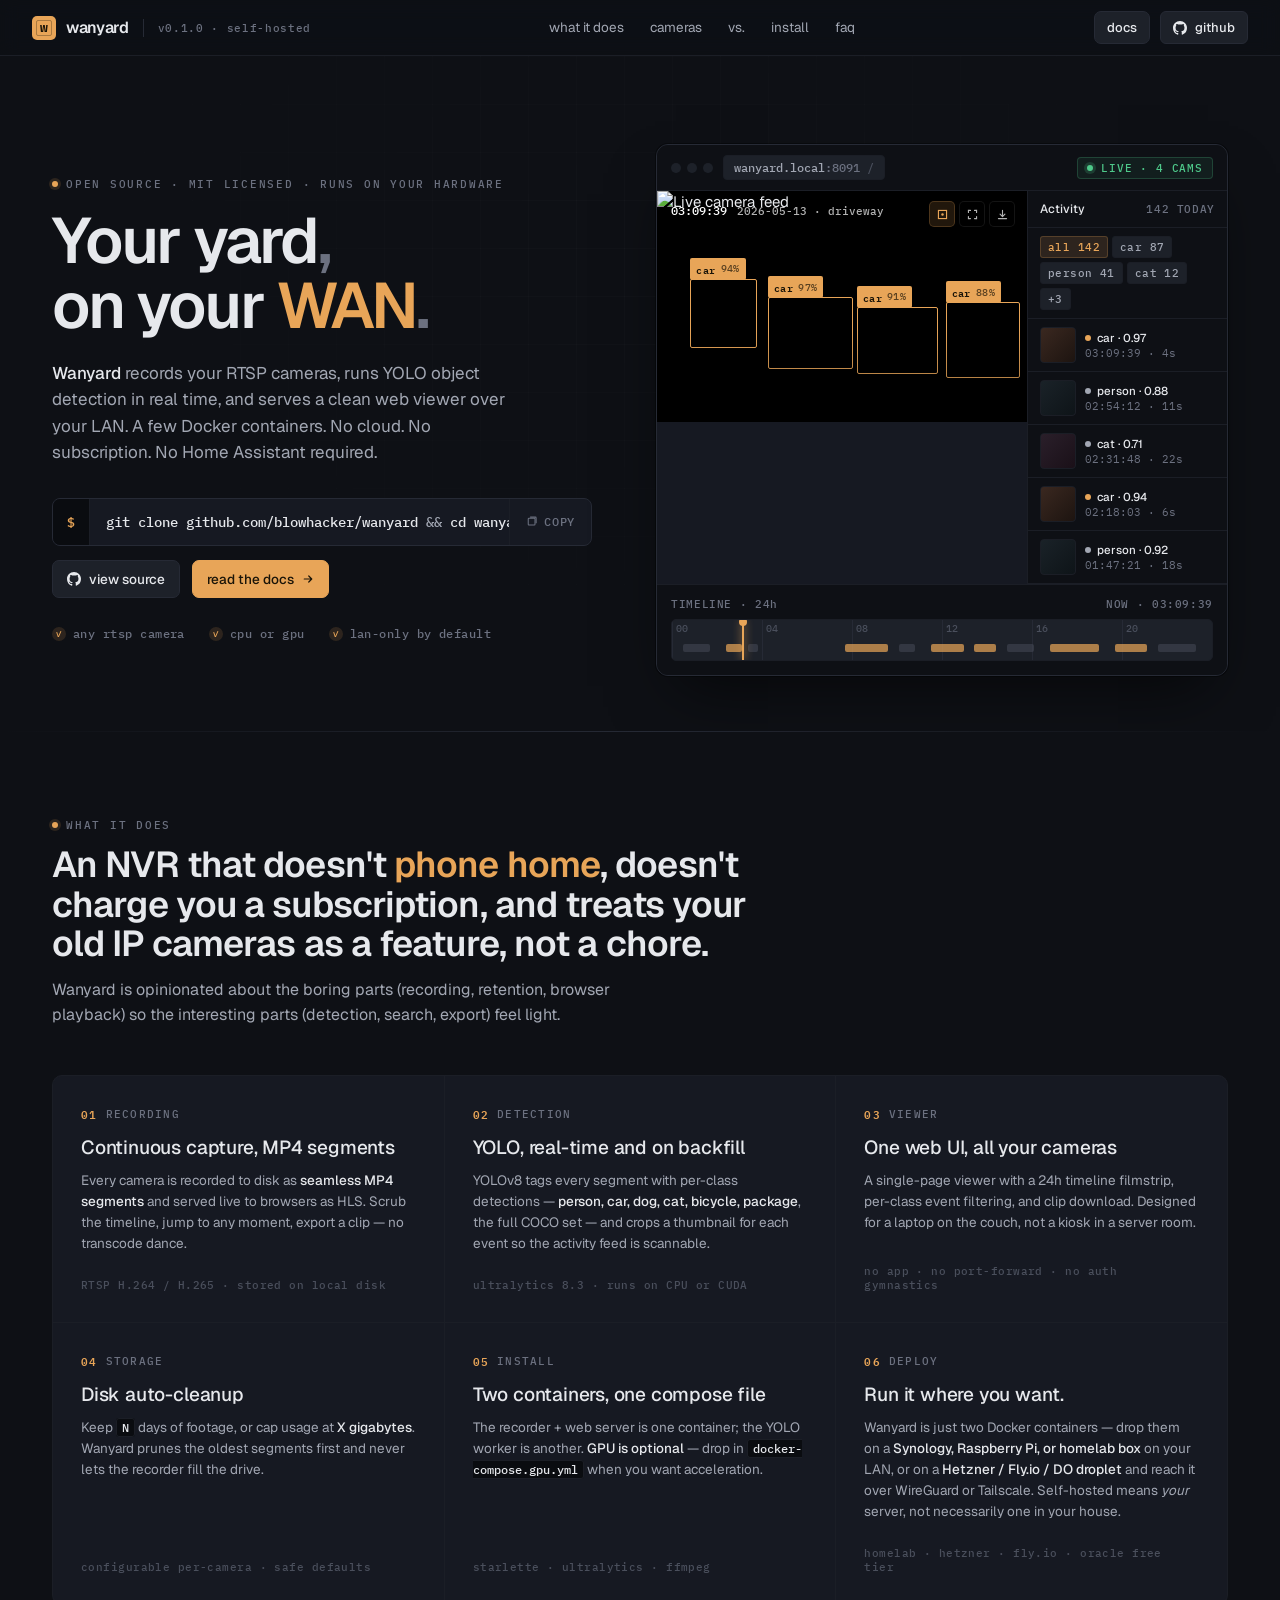
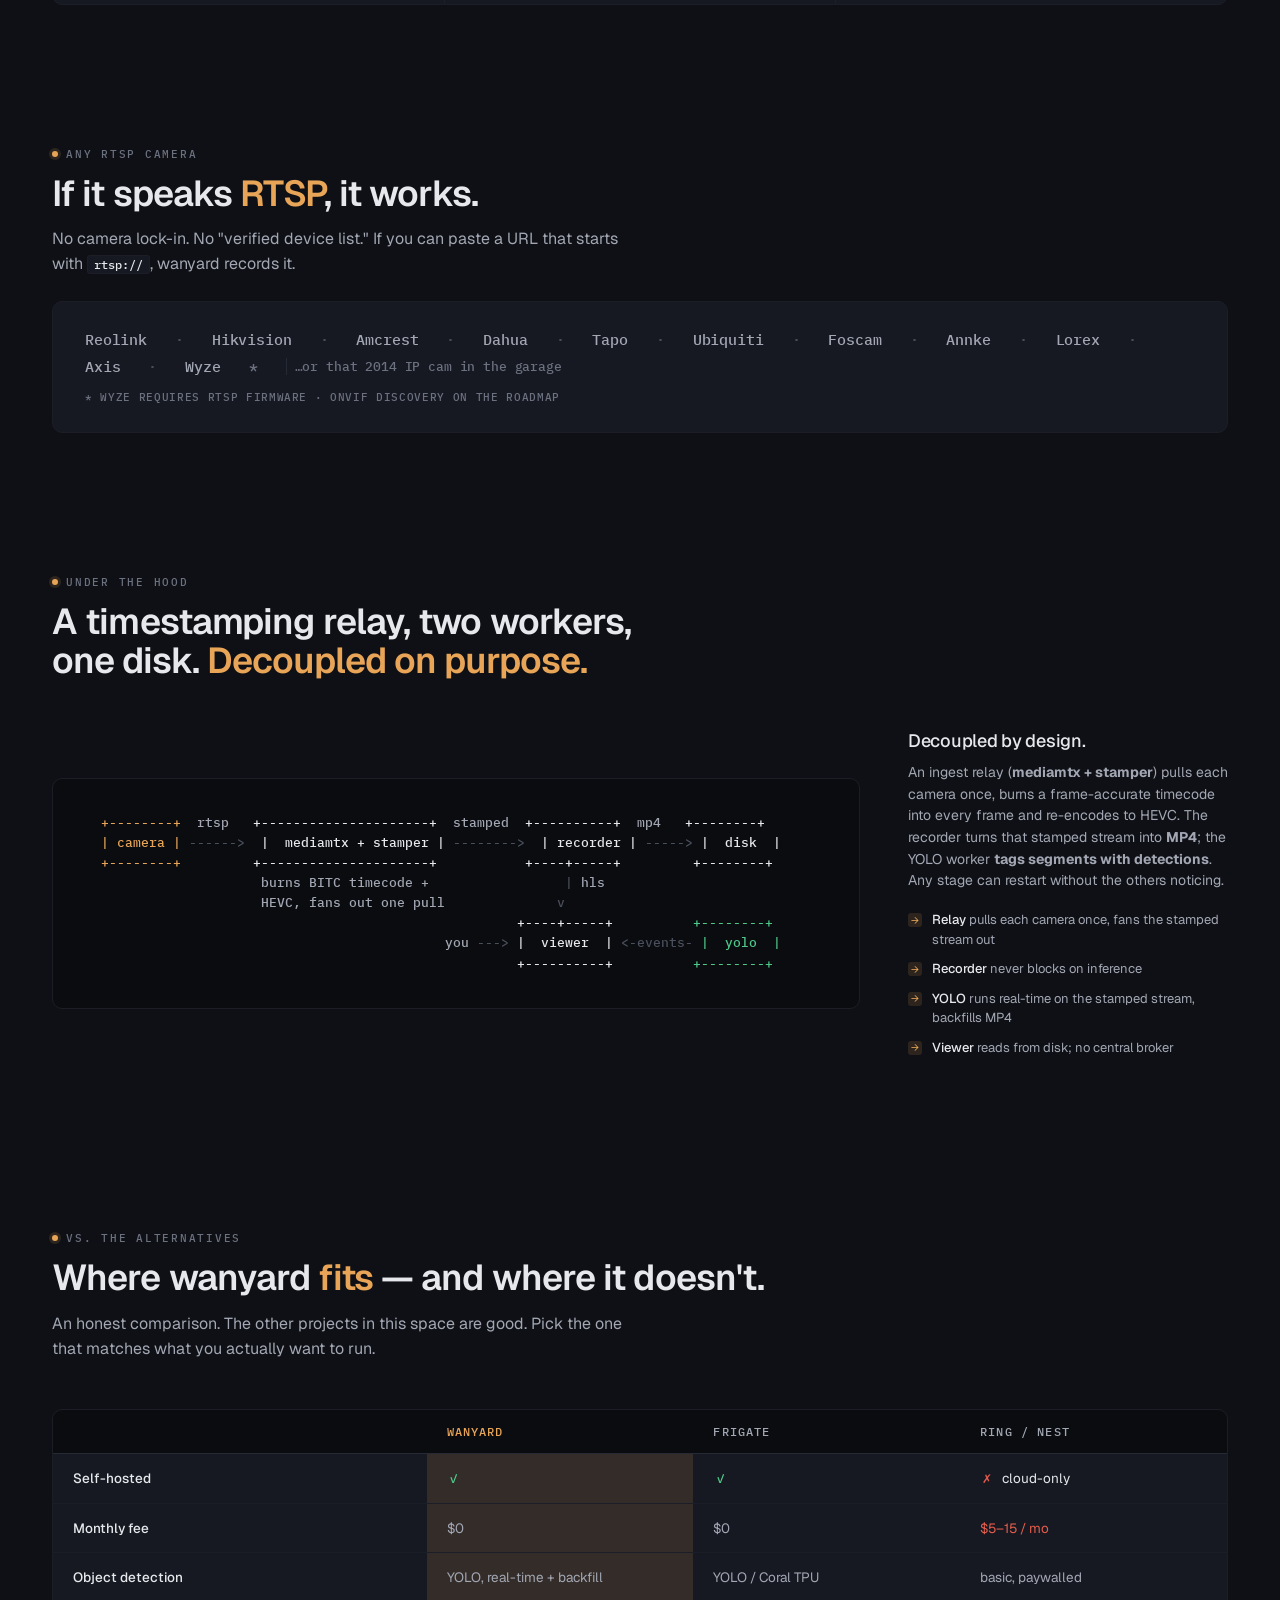
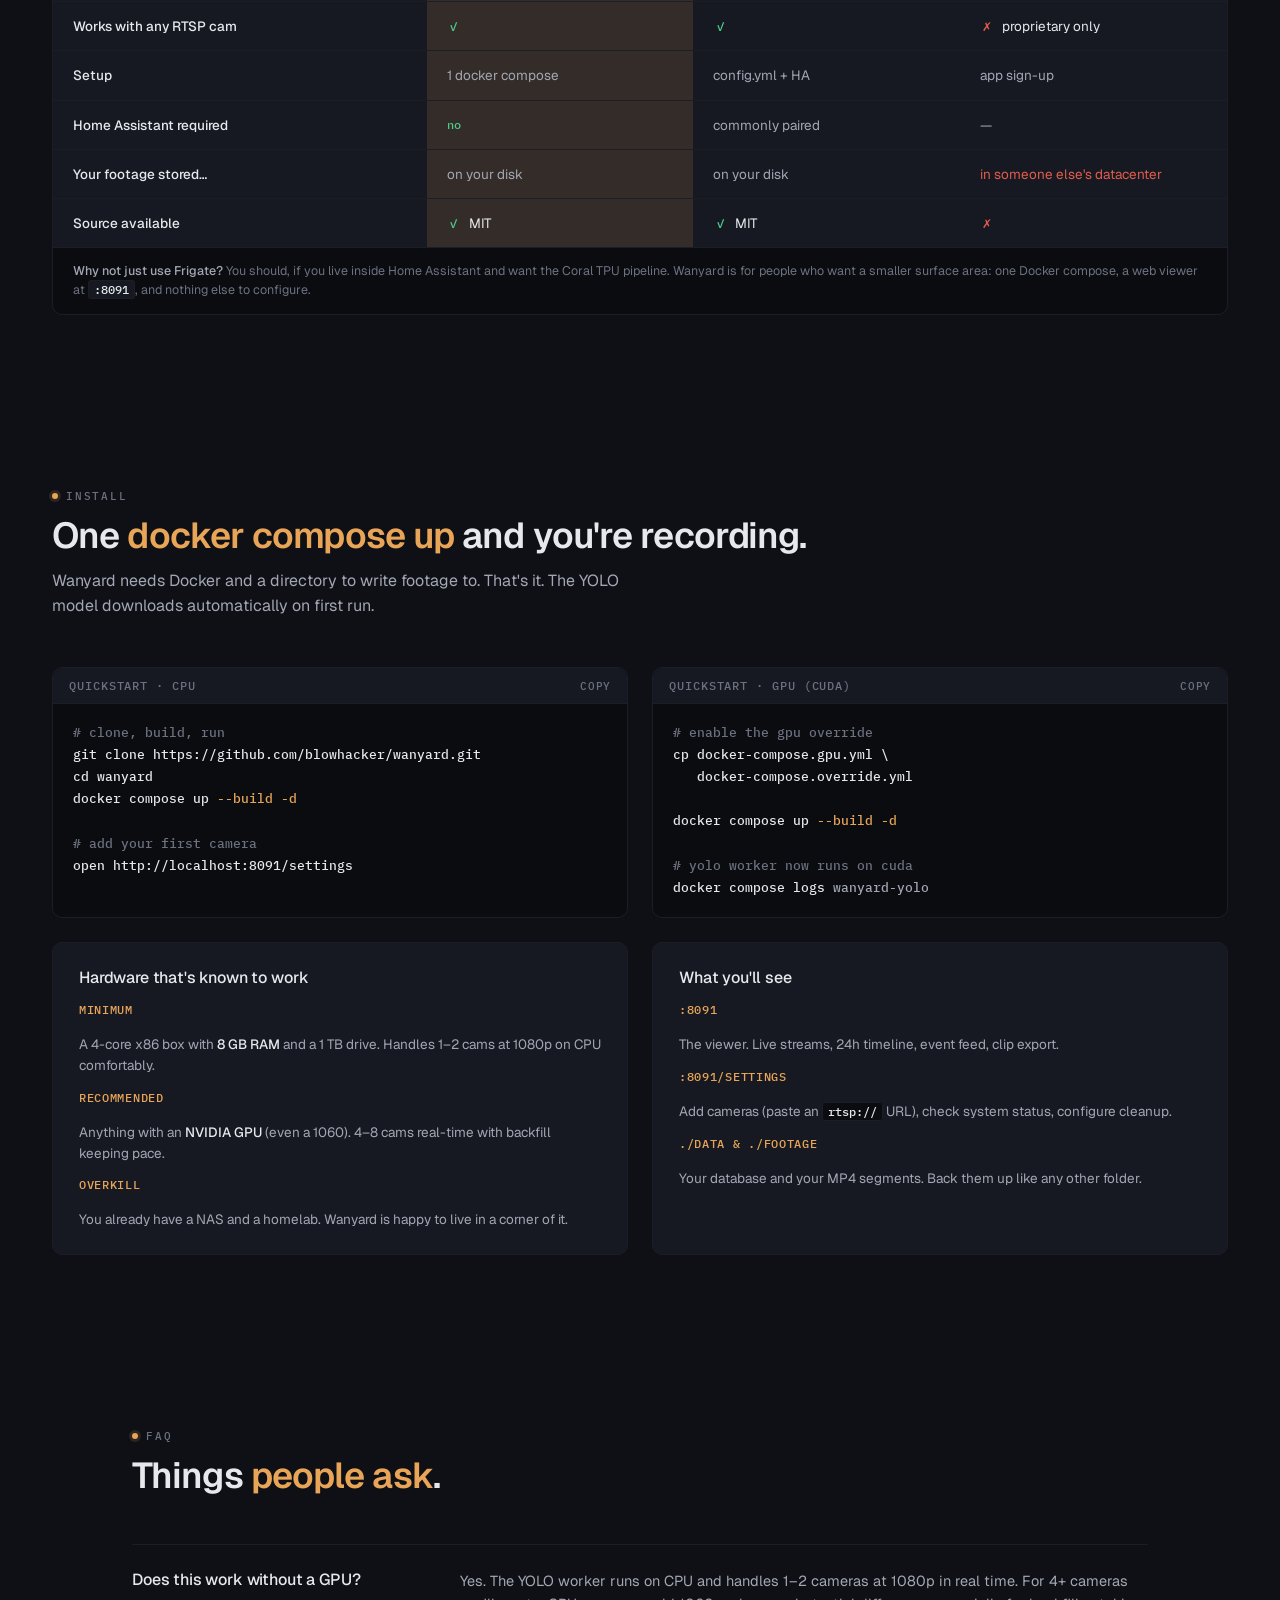
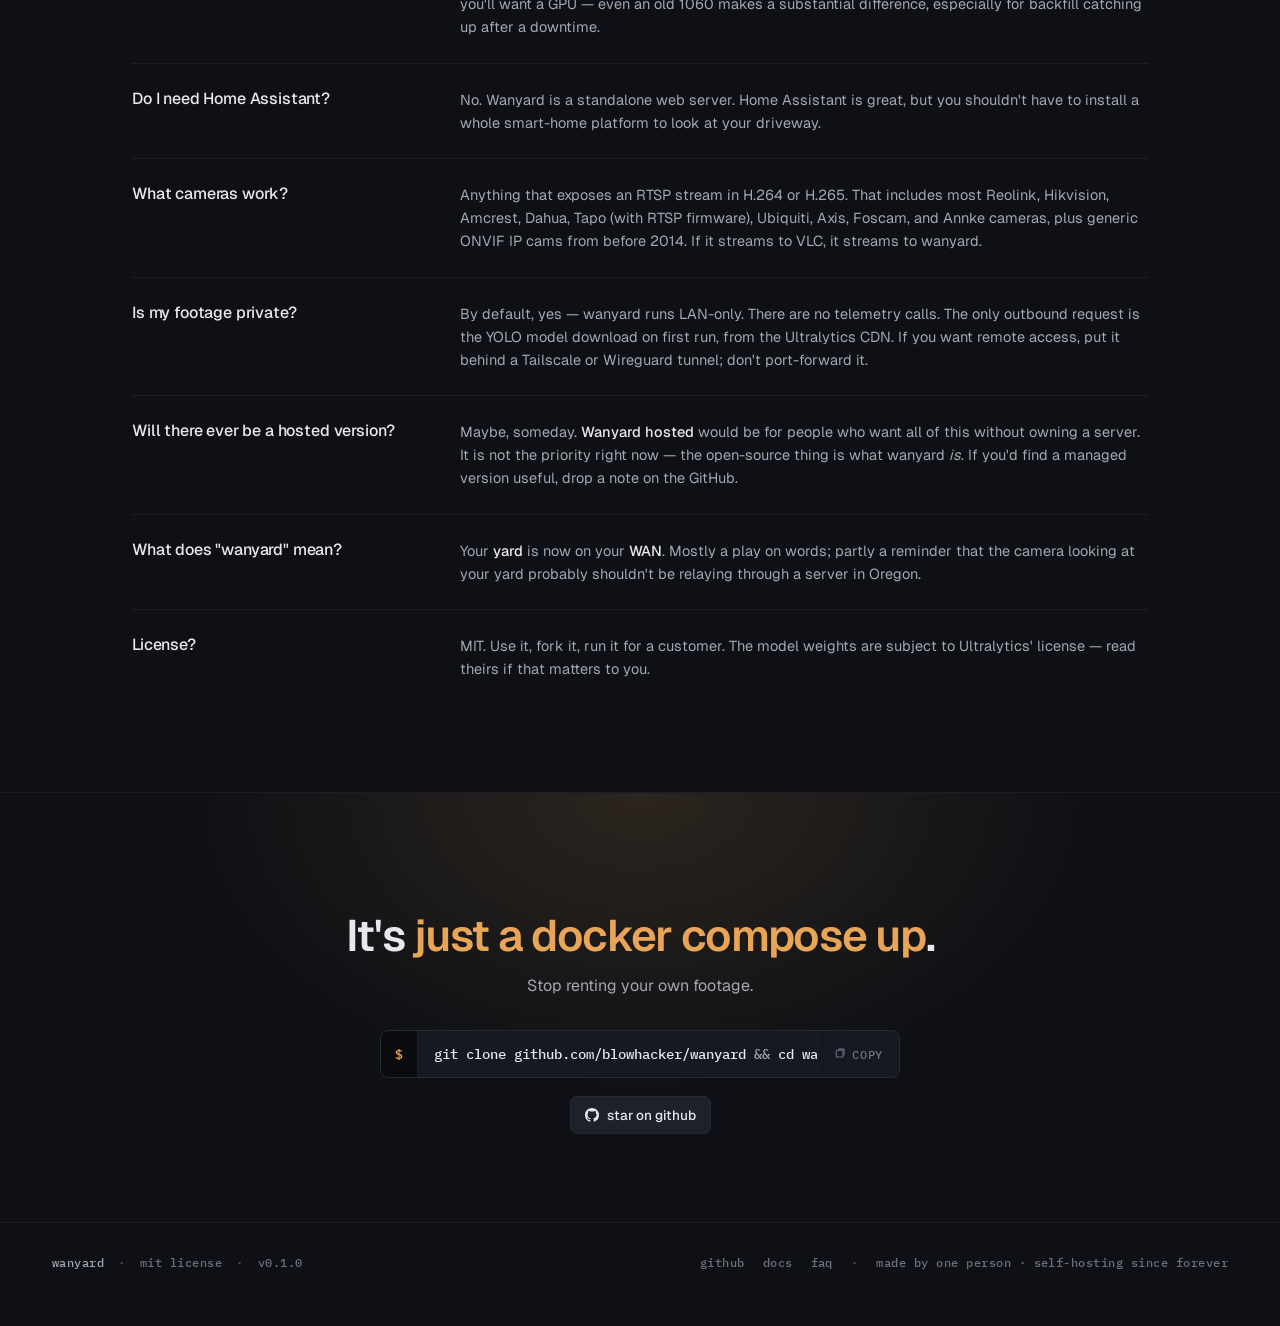
==== site/index.html @ 299e64e2 "site: style horizontal-scroll scrollbars; fix stale architecture docs CSS: the .cmd/.flow/.code-bloc" ====
<!doctype html>
<html lang="en">
<head>
<meta charset="utf-8">
<meta name="viewport" content="width=1440">
<title>wanyard — self-hosted NVR with YOLO detection</title>
<meta name="description" content="Wanyard records your RTSP cameras, runs YOLO object detection in real time, and serves a clean web viewer over your LAN. Self-hosted. No cloud. No subscription.">
<meta name="theme-color" content="#e8a558">

<!-- Favicons -->
<link rel="icon" href="favicon.ico" sizes="any">
<link rel="icon" type="image/svg+xml" href="assets/favicon.svg">
<link rel="apple-touch-icon" href="assets/apple-touch-icon.png">
<link rel="manifest" href="site.webmanifest">

<!-- Open Graph / social -->
<meta property="og:title" content="wanyard — self-hosted NVR with YOLO detection">
<meta property="og:description" content="Records your RTSP cameras, runs YOLO in real time, serves a clean web viewer over your LAN. One docker compose up.">
<meta property="og:type" content="website">
<meta property="og:url" content="https://wanyard.com">
<meta property="og:image" content="https://wanyard.com/assets/og-mark.png">
<meta name="twitter:card" content="summary">

<link rel="preconnect" href="https://fonts.googleapis.com">
<link rel="preconnect" href="https://fonts.gstatic.com" crossorigin>
<link href="https://fonts.googleapis.com/css2?family=IBM+Plex+Mono:wght@400;500;600&family=Geist:wght@400;500;600;700&display=swap" rel="stylesheet">
<link rel="stylesheet" href="style.css">
</head>
<body>

  <!-- ─────────── Top bar ─────────── -->
  <header class="topbar" data-comment-anchor="topbar">
    <div class="tb-l">
      <a href="#" class="brand">
        <div class="mark">w</div>
        <div class="word">wanyard</div>
      </a>
      <div class="tb-sep"></div>
      <div class="ver">v0.1.0 · self-hosted</div>
    </div>
    <nav class="tb-nav">
      <a href="#what">what it does</a>
      <a href="#cameras">cameras</a>
      <a href="#compare">vs.</a>
      <a href="#install">install</a>
      <a href="#faq">faq</a>
    </nav>
    <div class="tb-r">
      <a href="#install" class="btn" style="padding:7px 12px;font-size:13px">docs</a>
      <a href="https://github.com/blowhacker/wanyard" class="gh">
        <svg width="14" height="14" viewBox="0 0 16 16" fill="currentColor" aria-hidden="true"><path d="M8 0C3.58 0 0 3.58 0 8a8 8 0 0 0 5.47 7.59c.4.07.55-.17.55-.38 0-.19-.01-.82-.01-1.49-2.01.37-2.53-.49-2.69-.94-.09-.23-.48-.94-.82-1.13-.28-.15-.68-.52-.01-.53.63-.01 1.08.58 1.23.82.72 1.21 1.87.87 2.33.66.07-.52.28-.87.51-1.07-1.78-.2-3.64-.89-3.64-3.95 0-.87.31-1.59.82-2.15-.08-.2-.36-1.02.08-2.12 0 0 .67-.21 2.2.82.64-.18 1.32-.27 2-.27.68 0 1.36.09 2 .27 1.53-1.04 2.2-.82 2.2-.82.44 1.1.16 1.92.08 2.12.51.56.82 1.27.82 2.15 0 3.07-1.87 3.75-3.65 3.95.29.25.54.73.54 1.48 0 1.07-.01 1.93-.01 2.2 0 .21.15.46.55.38A8.01 8.01 0 0 0 16 8c0-4.42-3.58-8-8-8Z"/></svg>
        github
      </a>
    </div>
  </header>

  <!-- ─────────── Hero ─────────── -->
  <section class="hero" data-screen-label="01 Hero" data-comment-anchor="hero">
    <div class="wrap">
      <div class="hero-grid">
        <div class="hero-copy">
          <div class="eyebrow"><span class="dot"></span>open source · mit licensed · runs on your hardware</div>
          <h1 class="h1">
            Your yard<span class="punct">,</span><br>
            on your <span class="accent">WAN</span><span class="punct">.</span>
          </h1>
          <p class="h-sub">
            <b>Wanyard</b> records your RTSP cameras, runs YOLO object detection in real time, and serves a clean web viewer over your LAN. A few Docker containers. No cloud. No subscription. No Home Assistant required.
          </p>

          <div class="cta-block">
            <div class="cmd" data-copy-target="install-cmd">
              <span class="prompt">$</span>
              <code id="install-cmd">git clone github.com/blowhacker/wanyard <span class="arg">&amp;&amp;</span> cd wanyard <span class="arg">&amp;&amp;</span> docker compose up <span class="flag">-d</span></code>
              <button class="copy" data-copy="install-cmd">
                <svg width="12" height="12" viewBox="0 0 16 16" fill="none" aria-hidden="true"><rect x="3" y="3" width="9" height="9" rx="1" stroke="currentColor" stroke-width="1.4"/><path d="M5.5 1.5h7a1 1 0 0 1 1 1v7" stroke="currentColor" stroke-width="1.4"/></svg>
                <span>COPY</span>
              </button>
            </div>
            <div class="cta-row">
              <a href="https://github.com/blowhacker/wanyard" class="btn">
                <svg width="14" height="14" viewBox="0 0 16 16" fill="currentColor" aria-hidden="true"><path d="M8 0C3.58 0 0 3.58 0 8a8 8 0 0 0 5.47 7.59c.4.07.55-.17.55-.38 0-.19-.01-.82-.01-1.49-2.01.37-2.53-.49-2.69-.94-.09-.23-.48-.94-.82-1.13-.28-.15-.68-.52-.01-.53.63-.01 1.08.58 1.23.82.72 1.21 1.87.87 2.33.66.07-.52.28-.87.51-1.07-1.78-.2-3.64-.89-3.64-3.95 0-.87.31-1.59.82-2.15-.08-.2-.36-1.02.08-2.12 0 0 .67-.21 2.2.82.64-.18 1.32-.27 2-.27.68 0 1.36.09 2 .27 1.53-1.04 2.2-.82 2.2-.82.44 1.1.16 1.92.08 2.12.51.56.82 1.27.82 2.15 0 3.07-1.87 3.75-3.65 3.95.29.25.54.73.54 1.48 0 1.07-.01 1.93-.01 2.2 0 .21.15.46.55.38A8.01 8.01 0 0 0 16 8c0-4.42-3.58-8-8-8Z"/></svg>
                view source
              </a>
              <a href="#install" class="btn primary">
                read the docs
                <svg width="12" height="12" viewBox="0 0 16 16" fill="none" aria-hidden="true"><path d="M3 8h10M9 4l4 4-4 4" stroke="currentColor" stroke-width="1.6" stroke-linecap="round" stroke-linejoin="round"/></svg>
              </a>
            </div>
          </div>

          <ul class="h-foot">
            <li><span class="tick">✓</span> any rtsp camera</li>
            <li><span class="tick">✓</span> cpu or gpu</li>
            <li><span class="tick">✓</span> lan-only by default</li>
          </ul>
        </div>

        <!-- viewer mockup -->
        <div class="viewer" data-comment-anchor="hero-viewer">
          <div class="v-bar">
            <div class="v-bar-l">
              <div class="v-traffic"><span></span><span></span><span></span></div>
              <div class="v-url"><b>wanyard.local</b>:8091<span style="color:var(--txt-4)"> /</span></div>
            </div>
            <div class="v-bar-r"><span class="pulse"></span>LIVE · 4 CAMS</div>
          </div>
          <div class="v-body">
            <div class="v-stage">
              <img src="assets/feed.jpg" alt="Live camera feed">
              <!-- YOLO detection boxes overlaid -->
              <div class="v-box" style="left:9%;top:38%;width:18%;height:30%">
                <div class="lbl">car <span class="pct">94%</span></div>
              </div>
              <div class="v-box" style="left:30%;top:46%;width:23%;height:31%">
                <div class="lbl">car <span class="pct">97%</span></div>
              </div>
              <div class="v-box" style="left:54%;top:50%;width:22%;height:29%">
                <div class="lbl">car <span class="pct">91%</span></div>
              </div>
              <div class="v-box" style="left:78%;top:48%;width:20%;height:33%">
                <div class="lbl">car <span class="pct">88%</span></div>
              </div>
              <div class="v-ts">
                <span>03:09:39</span>
                <span class="sub">2026-05-13 · driveway</span>
              </div>
              <div class="v-tools">
                <div class="b active" title="Boxes">
                  <svg width="13" height="13" viewBox="0 0 16 16" fill="none"><rect x="3" y="3" width="10" height="10" stroke="currentColor" stroke-width="1.4"/><circle cx="8" cy="8" r="1.5" fill="currentColor"/></svg>
                </div>
                <div class="b" title="Fullscreen">
                  <svg width="13" height="13" viewBox="0 0 16 16" fill="none"><path d="M3 5.5V3h2.5M13 5.5V3h-2.5M3 10.5V13h2.5M13 10.5V13h-2.5" stroke="currentColor" stroke-width="1.4" stroke-linecap="round"/></svg>
                </div>
                <div class="b" title="Clip">
                  <svg width="13" height="13" viewBox="0 0 16 16" fill="none"><path d="M8 3v7M5 7.5l3 3 3-3M3 13h10" stroke="currentColor" stroke-width="1.4" stroke-linecap="round" stroke-linejoin="round"/></svg>
                </div>
              </div>
            </div>
            <div class="v-events">
              <div class="ev-h">
                <h4>Activity</h4>
                <div class="ct">142 TODAY</div>
              </div>
              <div class="chips">
                <span class="chip on">all 142</span>
                <span class="chip">car 87</span>
                <span class="chip">person 41</span>
                <span class="chip">cat 12</span>
                <span class="chip">+3</span>
              </div>
              <div class="ev-list">
                <div class="ev">
                  <div class="thumb car"></div>
                  <div class="meta"><div class="cls"><span class="sw"></span>car · 0.97</div><div class="time">03:09:39 · 4s</div></div>
                </div>
                <div class="ev">
                  <div class="thumb person"></div>
                  <div class="meta"><div class="cls"><span class="sw" style="background:var(--txt-2)"></span>person · 0.88</div><div class="time">02:54:12 · 11s</div></div>
                </div>
                <div class="ev">
                  <div class="thumb cat"></div>
                  <div class="meta"><div class="cls"><span class="sw" style="background:var(--txt-2)"></span>cat · 0.71</div><div class="time">02:31:48 · 22s</div></div>
                </div>
                <div class="ev">
                  <div class="thumb car"></div>
                  <div class="meta"><div class="cls"><span class="sw"></span>car · 0.94</div><div class="time">02:18:03 · 6s</div></div>
                </div>
                <div class="ev">
                  <div class="thumb person"></div>
                  <div class="meta"><div class="cls"><span class="sw" style="background:var(--txt-2)"></span>person · 0.92</div><div class="time">01:47:21 · 18s</div></div>
                </div>
              </div>
            </div>
          </div>
          <div class="v-tl">
            <div class="v-tl-h">
              <span>TIMELINE · 24h</span>
              <span>NOW · 03:09:39</span>
            </div>
            <div class="v-ruler">
              <div class="tick" style="left:0%"><span class="lbl">00</span></div>
              <div class="tick" style="left:16.6%"><span class="lbl">04</span></div>
              <div class="tick" style="left:33.3%"><span class="lbl">08</span></div>
              <div class="tick" style="left:50%"><span class="lbl">12</span></div>
              <div class="tick" style="left:66.6%"><span class="lbl">16</span></div>
              <div class="tick" style="left:83.3%"><span class="lbl">20</span></div>
              <div class="seg dim" style="left:2%;width:5%"></div>
              <div class="seg" style="left:10%;width:3%"></div>
              <div class="seg dim" style="left:14%;width:2%"></div>
              <div class="seg" style="left:32%;width:8%"></div>
              <div class="seg dim" style="left:42%;width:3%"></div>
              <div class="seg" style="left:48%;width:6%"></div>
              <div class="seg" style="left:56%;width:4%"></div>
              <div class="seg dim" style="left:62%;width:5%"></div>
              <div class="seg" style="left:70%;width:9%"></div>
              <div class="seg" style="left:82%;width:6%"></div>
              <div class="seg dim" style="left:90%;width:7%"></div>
              <div class="playhead" style="left:13%"></div>
            </div>
          </div>
        </div>
      </div>
    </div>
  </section>

  <!-- ─────────── What it does ─────────── -->
  <section class="sec" id="what" data-screen-label="02 What">
    <div class="wrap">
      <div class="sec-h">
        <span class="eyebrow"><span class="dot"></span>what it does</span>
        <h2>An NVR that doesn't <span class="accent">phone home</span>, doesn't charge you a subscription, and treats your old IP cameras as a feature, not a chore.</h2>
        <p class="lede">Wanyard is opinionated about the boring parts (recording, retention, browser playback) so the interesting parts (detection, search, export) feel light.</p>
      </div>

      <div class="feat-grid">
        <div class="feat">
          <div class="lbl"><span class="n">01</span> RECORDING</div>
          <h3>Continuous capture, MP4 segments</h3>
          <p>Every camera is recorded to disk as <b>seamless MP4 segments</b> and served live to browsers as HLS. Scrub the timeline, jump to any moment, export a clip — no transcode dance.</p>
          <div class="gloss">RTSP H.264 / H.265 · stored on local disk</div>
        </div>
        <div class="feat">
          <div class="lbl"><span class="n">02</span> DETECTION</div>
          <h3>YOLO, real-time and on backfill</h3>
          <p>YOLOv8 tags every segment with per-class detections — <b>person, car, dog, cat, bicycle, package</b>, the full COCO set — and crops a thumbnail for each event so the activity feed is scannable.</p>
          <div class="gloss">ultralytics 8.3 · runs on CPU or CUDA</div>
        </div>
        <div class="feat">
          <div class="lbl"><span class="n">03</span> VIEWER</div>
          <h3>One web UI, all your cameras</h3>
          <p>A single-page viewer with a 24h timeline filmstrip, per-class event filtering, and clip download. Designed for a laptop on the couch, not a kiosk in a server room.</p>
          <div class="gloss">no app · no port-forward · no auth gymnastics</div>
        </div>
        <div class="feat">
          <div class="lbl"><span class="n">04</span> STORAGE</div>
          <h3>Disk auto-cleanup</h3>
          <p>Keep <code style="font:500 11.5px var(--font-mono);background:var(--bg-2);padding:1px 5px;border-radius:3px;border:1px solid var(--line-soft);color:var(--txt)">N</code> days of footage, or cap usage at <b>X gigabytes</b>. Wanyard prunes the oldest segments first and never lets the recorder fill the drive.</p>
          <div class="gloss">configurable per-camera · safe defaults</div>
        </div>
        <div class="feat">
          <div class="lbl"><span class="n">05</span> INSTALL</div>
          <h3>Two containers, one compose file</h3>
          <p>The recorder + web server is one container; the YOLO worker is another. <b>GPU is optional</b> — drop in <code style="font:500 11.5px var(--font-mono);background:var(--bg-2);padding:1px 5px;border-radius:3px;border:1px solid var(--line-soft);color:var(--txt)">docker-compose.gpu.yml</code> when you want acceleration.</p>
          <div class="gloss">starlette · ultralytics · ffmpeg</div>
        </div>
        <div class="feat">
          <div class="lbl"><span class="n">06</span> DEPLOY</div>
          <h3>Run it where you want.</h3>
          <p>Wanyard is just two Docker containers — drop them on a <b>Synology, Raspberry Pi, or homelab box</b> on your LAN, or on a <b>Hetzner / Fly.io / DO droplet</b> and reach it over WireGuard or Tailscale. Self-hosted means <i>your</i> server, not necessarily one in your house.</p>
          <div class="gloss">homelab · hetzner · fly.io · oracle free tier</div>
        </div>
      </div>
    </div>
  </section>

  <!-- ─────────── Cameras strip ─────────── -->
  <section class="sec thin" id="cameras" data-screen-label="03 Cameras">
    <div class="wrap">
      <div class="sec-h" style="margin-bottom:24px">
        <span class="eyebrow"><span class="dot"></span>any rtsp camera</span>
        <h2>If it speaks <span class="accent">RTSP</span>, it works.</h2>
        <p class="lede">No camera lock-in. No "verified device list." If you can paste a URL that starts with <code style="font:500 12px var(--font-mono);color:var(--txt);background:var(--surf);padding:1px 6px;border-radius:3px;border:1px solid var(--line-soft)">rtsp://</code>, wanyard records it.</p>
      </div>
      <div class="cams">
        <div class="row">
          <span>Reolink</span><span class="dot">·</span>
          <span>Hikvision</span><span class="dot">·</span>
          <span>Amcrest</span><span class="dot">·</span>
          <span>Dahua</span><span class="dot">·</span>
          <span>Tapo</span><span class="dot">·</span>
          <span>Ubiquiti</span><span class="dot">·</span>
          <span>Foscam</span><span class="dot">·</span>
          <span>Annke</span><span class="dot">·</span>
          <span>Lorex</span><span class="dot">·</span>
          <span>Axis</span><span class="dot">·</span>
          <span>Wyze</span><span style="color:var(--txt-3)">*</span>
          <span class="more">…or that 2014 IP cam in the garage</span>
        </div>
        <div class="hint">* wyze requires rtsp firmware · onvif discovery on the roadmap</div>
      </div>
    </div>
  </section>

  <!-- ─────────── Flow ASCII ─────────── -->
  <section class="sec" id="how" data-screen-label="04 How">
    <div class="wrap">
      <div class="sec-h">
        <span class="eyebrow"><span class="dot"></span>under the hood</span>
        <h2>A timestamping relay, two workers, one disk. <span class="accent">Decoupled on purpose.</span></h2>
      </div>
      <div class="flow-wrap">
        <pre class="flow">  <span class="cam">+--------+</span>  rtsp   <span class="core">+---------------------+</span>  stamped  <span class="core">+----------+</span>  mp4   <span class="core">+--------+</span>
  <span class="cam">| camera |</span> <span class="arrow">------&gt;</span>  <span class="core">|  mediamtx + stamper |</span> <span class="arrow">--------&gt;</span>  <span class="core">| recorder |</span> <span class="arrow">-----&gt;</span> <span class="core">|  disk  |</span>
  <span class="cam">+--------+</span>         <span class="core">+---------------------+</span>           <span class="core">+----+-----+</span>         <span class="core">+--------+</span>
                      burns BITC timecode +                 <span class="arrow">|</span> hls
                      HEVC, fans out one pull              <span class="arrow">v</span>
                                                      <span class="core">+----+-----+</span>          <span class="yolo">+--------+</span>
                                             you <span class="arrow">---&gt;</span> <span class="core">|  viewer  |</span> <span class="arrow">&lt;-events-</span> <span class="yolo">|  yolo  |</span>
                                                      <span class="core">+----------+</span>          <span class="yolo">+--------+</span></pre>

        <div class="flow-side">
          <h3>Decoupled by design.</h3>
          <p>An ingest relay (<b>mediamtx + stamper</b>) pulls each camera once, burns a frame-accurate timecode into every frame and re-encodes to HEVC. The recorder turns that stamped stream into <b>MP4</b>; the YOLO worker <b>tags segments with detections</b>. Any stage can restart without the others noticing.</p>
          <ul>
            <li><span class="tick">→</span><span><b>Relay</b> pulls each camera once, fans the stamped stream out</span></li>
            <li><span class="tick">→</span><span><b>Recorder</b> never blocks on inference</span></li>
            <li><span class="tick">→</span><span><b>YOLO</b> runs real-time on the stamped stream, backfills MP4</span></li>
            <li><span class="tick">→</span><span><b>Viewer</b> reads from disk; no central broker</span></li>
          </ul>
        </div>
      </div>
    </div>
  </section>

  <!-- ─────────── Comparison ─────────── -->
  <section class="sec" id="compare" data-screen-label="05 Compare">
    <div class="wrap">
      <div class="sec-h">
        <span class="eyebrow"><span class="dot"></span>vs. the alternatives</span>
        <h2>Where wanyard <span class="accent">fits</span> — and where it doesn't.</h2>
        <p class="lede">An honest comparison. The other projects in this space are good. Pick the one that matches what you actually want to run.</p>
      </div>

      <div class="cmp">
        <div class="cmp-tbl">
          <div class="head">&nbsp;</div>
          <div class="head">wanyard</div>
          <div class="head" style="color:var(--txt-2)">Frigate</div>
          <div class="head" style="color:var(--txt-2)">Ring / Nest</div>

          <div class="row-l">Self-hosted</div>
          <div><span class="sym yes">✓</span></div>
          <div><span class="sym yes">✓</span></div>
          <div><span class="sym no">✗</span> cloud-only</div>

          <div class="row-l">Monthly fee</div>
          <div><span class="mid">$0</span></div>
          <div><span class="mid">$0</span></div>
          <div><span class="mid" style="color:var(--red)">$5–15 / mo</span></div>

          <div class="row-l">Object detection</div>
          <div><span class="mid">YOLO, real-time + backfill</span></div>
          <div><span class="mid">YOLO / Coral TPU</span></div>
          <div><span class="mid">basic, paywalled</span></div>

          <div class="row-l">Works with any RTSP cam</div>
          <div><span class="sym yes">✓</span></div>
          <div><span class="sym yes">✓</span></div>
          <div><span class="sym no">✗</span> proprietary only</div>

          <div class="row-l">Setup</div>
          <div><span class="mid">1 docker compose</span></div>
          <div><span class="mid">config.yml + HA</span></div>
          <div><span class="mid">app sign-up</span></div>

          <div class="row-l">Home Assistant required</div>
          <div><span class="sym no" style="color:var(--green)">no</span></div>
          <div><span class="mid">commonly paired</span></div>
          <div><span class="mid">—</span></div>

          <div class="row-l">Your footage stored…</div>
          <div><span class="mid">on your disk</span></div>
          <div><span class="mid">on your disk</span></div>
          <div><span class="mid" style="color:var(--red)">in someone else's datacenter</span></div>

          <div class="row-l" style="border-bottom:none">Source available</div>
          <div style="border-bottom:none"><span class="sym yes">✓</span> MIT</div>
          <div style="border-bottom:none"><span class="sym yes">✓</span> MIT</div>
          <div style="border-bottom:none"><span class="sym no">✗</span></div>
        </div>
        <div class="cmp-foot">
          <b>Why not just use Frigate?</b> You should, if you live inside Home Assistant and want the Coral TPU pipeline. Wanyard is for people who want a smaller surface area: one Docker compose, a web viewer at <code style="font:500 12px var(--font-mono);color:var(--txt);background:var(--surf);padding:1px 5px;border-radius:3px;border:1px solid var(--line-soft)">:8091</code>, and nothing else to configure.
        </div>
      </div>
    </div>
  </section>

  <!-- ─────────── Quickstart ─────────── -->
  <section class="sec" id="install" data-screen-label="06 Install">
    <div class="wrap">
      <div class="sec-h">
        <span class="eyebrow"><span class="dot"></span>install</span>
        <h2>One <span class="accent">docker compose up</span> and you're recording.</h2>
        <p class="lede">Wanyard needs Docker and a directory to write footage to. That's it. The YOLO model downloads automatically on first run.</p>
      </div>

      <div class="qs">
        <div class="code-block">
          <div class="head">
            <span class="ttl">QUICKSTART · CPU</span>
            <button class="copy" data-copy="qs-cpu">COPY</button>
          </div>
          <pre id="qs-cpu"><span class="cmt"># clone, build, run</span>
git clone https://github.com/blowhacker/wanyard.git
cd wanyard
docker compose up <span class="prm">--build</span> <span class="prm">-d</span>

<span class="cmt"># add your first camera</span>
open http://localhost:8091/settings</pre>
        </div>

        <div class="code-block">
          <div class="head">
            <span class="ttl">QUICKSTART · GPU (CUDA)</span>
            <button class="copy" data-copy="qs-gpu">COPY</button>
          </div>
          <pre id="qs-gpu"><span class="cmt"># enable the gpu override</span>
cp docker-compose.gpu.yml \
   docker-compose.override.yml

docker compose up <span class="prm">--build</span> <span class="prm">-d</span>

<span class="cmt"># yolo worker now runs on cuda</span>
docker compose logs <span class="arg">wanyard-yolo</span></pre>
        </div>
      </div>

      <div class="qs" style="margin-top:24px">
        <div class="qs-notes">
          <h3>Hardware that's known to work</h3>
          <dl>
            <dt>MINIMUM</dt>
            <dd>A 4-core x86 box with <b>8 GB RAM</b> and a 1 TB drive. Handles 1–2 cams at 1080p on CPU comfortably.</dd>
            <dt>RECOMMENDED</dt>
            <dd>Anything with an <b>NVIDIA GPU</b> (even a 1060). 4–8 cams real-time with backfill keeping pace.</dd>
            <dt>OVERKILL</dt>
            <dd>You already have a NAS and a homelab. Wanyard is happy to live in a corner of it.</dd>
          </dl>
        </div>

        <div class="qs-notes">
          <h3>What you'll see</h3>
          <dl>
            <dt>:8091</dt>
            <dd>The viewer. Live streams, 24h timeline, event feed, clip export.</dd>
            <dt>:8091/settings</dt>
            <dd>Add cameras (paste an <code>rtsp://</code> URL), check system status, configure cleanup.</dd>
            <dt>./data &amp; ./footage</dt>
            <dd>Your database and your MP4 segments. Back them up like any other folder.</dd>
          </dl>
        </div>
      </div>
    </div>
  </section>

  <!-- ─────────── FAQ ─────────── -->
  <section class="sec" id="faq" data-screen-label="07 FAQ">
    <div class="wrap" style="max-width:1080px">
      <div class="sec-h">
        <span class="eyebrow"><span class="dot"></span>faq</span>
        <h2>Things <span class="accent">people ask</span>.</h2>
      </div>

      <div class="faq">
        <div class="faq-row">
          <div class="q">Does this work without a GPU?</div>
          <div class="a">Yes. The YOLO worker runs on CPU and handles 1–2 cameras at 1080p in real time. For 4+ cameras you'll want a GPU — even an old 1060 makes a substantial difference, especially for backfill catching up after a downtime.</div>
        </div>
        <div class="faq-row">
          <div class="q">Do I need Home Assistant?</div>
          <div class="a">No. Wanyard is a standalone web server. Home Assistant is great, but you shouldn't have to install a whole smart-home platform to look at your driveway.</div>
        </div>
        <div class="faq-row">
          <div class="q">What cameras work?</div>
          <div class="a">Anything that exposes an RTSP stream in H.264 or H.265. That includes most Reolink, Hikvision, Amcrest, Dahua, Tapo (with RTSP firmware), Ubiquiti, Axis, Foscam, and Annke cameras, plus generic ONVIF IP cams from before 2014. If it streams to VLC, it streams to wanyard.</div>
        </div>
        <div class="faq-row">
          <div class="q">Is my footage private?</div>
          <div class="a">By default, yes — wanyard runs LAN-only. There are no telemetry calls. The only outbound request is the YOLO model download on first run, from the Ultralytics CDN. If you want remote access, put it behind a Tailscale or Wireguard tunnel; don't port-forward it.</div>
        </div>
        <div class="faq-row">
          <div class="q">Will there ever be a hosted version?</div>
          <div class="a">Maybe, someday. <b>Wanyard hosted</b> would be for people who want all of this without owning a server. It is not the priority right now — the open-source thing is what wanyard <em>is</em>. If you'd find a managed version useful, drop a note on the GitHub.</div>
        </div>
        <div class="faq-row">
          <div class="q">What does "wanyard" mean?</div>
          <div class="a">Your <b>yard</b> is now on your <b>WAN</b>. Mostly a play on words; partly a reminder that the camera looking at your yard probably shouldn't be relaying through a server in Oregon.</div>
        </div>
        <div class="faq-row" style="border-bottom:none">
          <div class="q">License?</div>
          <div class="a">MIT. Use it, fork it, run it for a customer. The model weights are subject to Ultralytics' license — read theirs if that matters to you.</div>
        </div>
      </div>
    </div>
  </section>

  <!-- ─────────── Closer ─────────── -->
  <section class="closer" data-screen-label="08 Closer">
    <div class="wrap">
      <h2>It's <span class="accent">just a docker compose up</span>.</h2>
      <p>Stop renting your own footage.</p>
      <div class="cmd" data-copy-target="closer-cmd">
        <span class="prompt">$</span>
        <code id="closer-cmd">git clone github.com/blowhacker/wanyard <span style="color:var(--txt-2)">&amp;&amp;</span> cd wanyard <span style="color:var(--txt-2)">&amp;&amp;</span> docker compose up <span style="color:var(--accent)">-d</span></code>
        <button class="copy" data-copy="closer-cmd">
          <svg width="12" height="12" viewBox="0 0 16 16" fill="none" aria-hidden="true"><rect x="3" y="3" width="9" height="9" rx="1" stroke="currentColor" stroke-width="1.4"/><path d="M5.5 1.5h7a1 1 0 0 1 1 1v7" stroke="currentColor" stroke-width="1.4"/></svg>
          <span>COPY</span>
        </button>
      </div>
      <div class="cta-row">
        <a href="https://github.com/blowhacker/wanyard" class="btn">
          <svg width="14" height="14" viewBox="0 0 16 16" fill="currentColor" aria-hidden="true"><path d="M8 0C3.58 0 0 3.58 0 8a8 8 0 0 0 5.47 7.59c.4.07.55-.17.55-.38 0-.19-.01-.82-.01-1.49-2.01.37-2.53-.49-2.69-.94-.09-.23-.48-.94-.82-1.13-.28-.15-.68-.52-.01-.53.63-.01 1.08.58 1.23.82.72 1.21 1.87.87 2.33.66.07-.52.28-.87.51-1.07-1.78-.2-3.64-.89-3.64-3.95 0-.87.31-1.59.82-2.15-.08-.2-.36-1.02.08-2.12 0 0 .67-.21 2.2.82.64-.18 1.32-.27 2-.27.68 0 1.36.09 2 .27 1.53-1.04 2.2-.82 2.2-.82.44 1.1.16 1.92.08 2.12.51.56.82 1.27.82 2.15 0 3.07-1.87 3.75-3.65 3.95.29.25.54.73.54 1.48 0 1.07-.01 1.93-.01 2.2 0 .21.15.46.55.38A8.01 8.01 0 0 0 16 8c0-4.42-3.58-8-8-8Z"/></svg>
          star on github
        </a>
      </div>
    </div>
  </section>

  <!-- ─────────── Footer ─────────── -->
  <footer class="foot">
    <div class="wrap" style="display:flex;align-items:center;justify-content:space-between;width:100%">
      <div class="l">
        <span style="color:var(--txt-2)">wanyard</span>
        <span style="color:var(--txt-4)">·</span>
        <span>mit license</span>
        <span style="color:var(--txt-4)">·</span>
        <span>v0.1.0</span>
      </div>
      <div class="r">
        <a href="https://github.com/blowhacker/wanyard">github</a>
        <a href="#install">docs</a>
        <a href="#faq">faq</a>
        <span style="color:var(--txt-4)">·</span>
        <span>made by one person · self-hosting since forever</span>
      </div>
    </div>
  </footer>

  <!-- copy buttons -->
  <script>
    document.querySelectorAll('[data-copy]').forEach(btn=>{
      btn.addEventListener('click', ()=>{
        const id = btn.getAttribute('data-copy');
        const el = document.getElementById(id);
        if(!el) return;
        const text = el.innerText.replace(/\s+/g,' ').trim();
        navigator.clipboard.writeText(text).then(()=>{
          btn.classList.add('copied');
          const span = btn.querySelector('span');
          const old = span ? span.textContent : btn.textContent;
          if(span){ span.textContent = 'COPIED'; } else { btn.textContent = 'COPIED'; }
          setTimeout(()=>{
            btn.classList.remove('copied');
            if(span){ span.textContent = old; } else { btn.textContent = old; }
          }, 1400);
        });
      });
    });
  </script>

  </body>
</html>
---- site/style.css ----
:root{
  --bg:#0e1015;
  --bg-2:#0a0c10;
  --surf:#161922;
  --surf-2:#1d2129;
  --line:#262a35;
  --line-soft:#1b1e26;
  --txt:#e6e8ec;
  --txt-2:#a2a7b3;
  --txt-3:#6c7180;
  --txt-4:#4a4f5c;

  --accent:#e8a558;
  --accent-ink:#1a1408;
  --accent-soft:rgba(232,165,88,0.14);
  --accent-ring:rgba(232,165,88,0.40);
  --accent-line:rgba(232,165,88,0.22);

  --green:#4ec98a;
  --red:#e25c4c;

  --font-ui:'Geist',system-ui,-apple-system,sans-serif;
  --font-mono:'IBM Plex Mono',ui-monospace,monospace;
}
[data-accent="green"]{
  --accent:#4ec98a; --accent-ink:#06180e;
  --accent-soft:rgba(78,201,138,0.13);
  --accent-ring:rgba(78,201,138,0.38);
  --accent-line:rgba(78,201,138,0.22);
}
[data-accent="blue"]{
  --accent:#6aa7f2; --accent-ink:#06121e;
  --accent-soft:rgba(106,167,242,0.13);
  --accent-ring:rgba(106,167,242,0.38);
  --accent-line:rgba(106,167,242,0.22);
}
[data-accent="red"]{
  --accent:#e25c4c; --accent-ink:#1a0606;
  --accent-soft:rgba(226,92,76,0.13);
  --accent-ring:rgba(226,92,76,0.38);
  --accent-line:rgba(226,92,76,0.22);
}

*,*::before,*::after{box-sizing:border-box;margin:0;padding:0}
html{scroll-behavior:smooth}
body{
  background:var(--bg); color:var(--txt);
  font:15px/1.5 var(--font-ui);
  -webkit-font-smoothing:antialiased;
  text-rendering:optimizeLegibility;
  overflow-x:hidden;
}
a{color:inherit;text-decoration:none}
img{display:block;max-width:100%}
button{font:inherit;cursor:pointer;color:inherit;background:none;border:none}
hr{border:none;border-top:1px solid var(--line-soft);margin:0}

.wrap{max-width:1240px;margin:0 auto;padding:0 32px}
.eyebrow{
  font:500 11px/1 var(--font-mono);
  letter-spacing:0.16em; text-transform:uppercase;
  color:var(--txt-3);
}
.eyebrow .dot{
  display:inline-block;width:6px;height:6px;border-radius:50%;
  background:var(--accent); margin-right:8px; vertical-align:1px;
  box-shadow:0 0 0 3px var(--accent-soft);
}
.mono{font-family:var(--font-mono)}

/* ─────────── Top bar ─────────── */
.topbar{
  position:sticky; top:0; z-index:50;
  height:56px;
  display:flex; align-items:center; justify-content:space-between;
  padding:0 32px;
  background:rgba(14,16,21,0.78);
  backdrop-filter:blur(10px) saturate(140%);
  -webkit-backdrop-filter:blur(10px) saturate(140%);
  border-bottom:1px solid var(--line-soft);
}
.tb-l{display:flex;align-items:center;gap:14px}
.brand{display:flex;align-items:center;gap:10px}
.brand .mark{
  width:24px;height:24px;border-radius:5px;
  background:var(--accent);
  display:flex;align-items:center;justify-content:center;
  font:700 13px var(--font-mono);
  color:var(--accent-ink);
  letter-spacing:-0.02em;
  position:relative;
}
.brand .mark::after{
  /* aperture-style inner ring, evokes a camera iris without being literal */
  content:''; position:absolute; inset:4px;
  border:1px solid var(--accent-ink); opacity:0.3; border-radius:2px;
}
.brand .word{
  font:600 16px var(--font-ui); letter-spacing:-0.02em; color:var(--txt);
}
.brand .word b{color:var(--accent);font-weight:600}
.tb-sep{width:1px;height:18px;background:var(--line)}
.ver{
  font:500 11px var(--font-mono); color:var(--txt-3);
  letter-spacing:0.06em;
}
.tb-nav{display:flex;align-items:center;gap:2px}
.tb-nav a{
  padding:8px 12px; border-radius:6px;
  font-size:13.5px; color:var(--txt-2);
}
.tb-nav a:hover{color:var(--txt);background:var(--surf)}
.tb-r{display:flex;align-items:center;gap:10px}
.gh{
  display:inline-flex;align-items:center;gap:8px;
  padding:7px 12px; border-radius:6px;
  border:1px solid var(--line);
  background:var(--surf-2);
  font:500 13px var(--font-ui);
  color:var(--txt);
}
.gh:hover{background:var(--surf);border-color:var(--accent-line)}
.gh .stars{
  font:500 11px var(--font-mono); color:var(--txt-3);
  padding-left:8px; border-left:1px solid var(--line);
}

/* ─────────── Hero ─────────── */
.hero{
  position:relative;
  padding:88px 0 56px;
  overflow:hidden;
}
.hero::before{
  /* subtle grid backdrop */
  content:''; position:absolute; inset:0;
  background-image:
    linear-gradient(to right, rgba(255,255,255,0.018) 1px, transparent 1px),
    linear-gradient(to bottom, rgba(255,255,255,0.018) 1px, transparent 1px);
  background-size:48px 48px;
  mask-image:radial-gradient(ellipse at 50% 30%, rgba(0,0,0,0.9), transparent 70%);
  pointer-events:none;
}
.hero::after{
  content:''; position:absolute; left:0; right:0; bottom:0; height:1px;
  background:linear-gradient(90deg, transparent, var(--line), transparent);
}
.hero-grid{
  position:relative; z-index:1;
  display:grid; grid-template-columns:minmax(0, 540px) 1fr;
  gap:64px; align-items:center;
}
.h1{
  font:600 64px/1.02 var(--font-ui);
  letter-spacing:-0.035em;
  margin:18px 0 22px;
  color:var(--txt);
  text-wrap:balance;
}
.h1 .accent{color:var(--accent)}
.h1 .punct{color:var(--txt-3)}
.h-sub{
  font-size:17px; line-height:1.55; color:var(--txt-2);
  max-width:480px;
  text-wrap:pretty;
}
.h-sub b{color:var(--txt);font-weight:500}

.cta-block{margin-top:32px;display:flex;flex-direction:column;gap:14px}
.cmd{
  display:flex; align-items:stretch;
  background:var(--surf); border:1px solid var(--line);
  border-radius:8px; overflow:hidden;
  max-width:560px;
}
.cmd .prompt{
  display:flex; align-items:center;
  padding:0 14px;
  font:600 13px var(--font-mono); color:var(--accent);
  border-right:1px solid var(--line-soft);
  background:var(--bg-2);
}
.cmd code{
  flex:1; padding:14px 16px;
  font:500 13.5px/1.4 var(--font-mono);
  color:var(--txt); letter-spacing:0;
  white-space:nowrap; overflow-x:auto;
}
.cmd code .arg{color:var(--txt-2)}
.cmd code .flag{color:var(--accent)}
.cmd .copy{
  display:flex; align-items:center; gap:6px;
  padding:0 16px;
  border-left:1px solid var(--line-soft);
  font:500 12px var(--font-mono);
  color:var(--txt-3);
  letter-spacing:0.06em;
}
.cmd .copy:hover{color:var(--txt);background:var(--surf-2)}
.cmd .copy.copied{color:var(--green)}

/* Themed thin scrollbars for the horizontal-scroll code/diagram blocks —
   the browser default is a fat grey bar that reads as "unstyled". */
.cmd code,.flow,.code-block pre{
  scrollbar-width:thin;
  scrollbar-color:var(--line) transparent;
}
.cmd code::-webkit-scrollbar,
.flow::-webkit-scrollbar,
.code-block pre::-webkit-scrollbar{height:8px}
.cmd code::-webkit-scrollbar-track,
.flow::-webkit-scrollbar-track,
.code-block pre::-webkit-scrollbar-track{background:transparent}
.cmd code::-webkit-scrollbar-thumb,
.flow::-webkit-scrollbar-thumb,
.code-block pre::-webkit-scrollbar-thumb{
  background:var(--line);border-radius:4px;
}
.cmd code::-webkit-scrollbar-thumb:hover,
.flow::-webkit-scrollbar-thumb:hover,
.code-block pre::-webkit-scrollbar-thumb:hover{background:var(--txt-4)}
.cta-row{display:flex;align-items:center;gap:12px;flex-wrap:wrap}
.btn{
  display:inline-flex;align-items:center;gap:8px;
  padding:9px 14px; border-radius:7px;
  font:500 13.5px var(--font-ui);
  border:1px solid var(--line);
  background:var(--surf-2); color:var(--txt);
  transition:background 120ms, border-color 120ms;
}
.btn:hover{background:var(--surf);border-color:var(--accent-line)}
.btn.primary{
  background:var(--accent); color:var(--accent-ink); border-color:var(--accent);
}
.btn.primary:hover{filter:brightness(1.06)}
.btn .kbd{
  font:500 10.5px var(--font-mono);
  padding:1px 5px; border:1px solid currentColor;
  border-radius:3px; opacity:0.55;
}

.h-foot{
  margin-top:28px;
  display:flex; gap:24px; flex-wrap:wrap;
  font:500 11.5px var(--font-mono); color:var(--txt-3);
  letter-spacing:0.04em;
}
.h-foot li{list-style:none;display:flex;align-items:center;gap:7px}
.h-foot .tick{
  width:14px;height:14px;border-radius:50%;
  background:var(--accent-soft); color:var(--accent);
  display:flex;align-items:center;justify-content:center;
  font-size:9px;
}

/* ─────────── Hero viewer mockup ─────────── */
.viewer{
  position:relative;
  background:var(--surf);
  border:1px solid var(--line);
  border-radius:12px;
  overflow:hidden;
  box-shadow:
    0 1px 0 rgba(255,255,255,0.03) inset,
    0 30px 60px -20px rgba(0,0,0,0.6),
    0 0 0 1px rgba(0,0,0,0.4);
}
.v-bar{
  display:flex; align-items:center; justify-content:space-between;
  padding:10px 14px;
  border-bottom:1px solid var(--line-soft);
  background:var(--bg);
}
.v-bar-l{display:flex;align-items:center;gap:10px}
.v-traffic{display:flex;gap:6px}
.v-traffic span{
  width:10px;height:10px;border-radius:50%;background:var(--surf-2);
}
.v-url{
  font:500 11.5px var(--font-mono); color:var(--txt-3);
  background:var(--surf-2); border:1px solid var(--line-soft);
  padding:4px 10px; border-radius:4px;
}
.v-url b{color:var(--txt-2);font-weight:500}
.v-bar-r{
  display:flex;align-items:center;gap:8px;
  font:500 10.5px var(--font-mono); color:var(--green); letter-spacing:0.08em;
  padding:3px 9px; border-radius:4px;
  background:rgba(78,201,138,0.08); border:1px solid rgba(78,201,138,0.22);
}
.v-bar-r .pulse{width:6px;height:6px;border-radius:50%;background:var(--green);box-shadow:0 0 0 3px rgba(78,201,138,0.18)}

.v-body{
  display:grid; grid-template-columns: 1fr 200px;
}
.v-stage{
  position:relative;
  aspect-ratio: 16/10;
  background:#000 center/cover;
  overflow:hidden;
}
.v-stage img{
  position:absolute;inset:0;width:100%;height:100%;object-fit:cover;
  filter:contrast(1.02) saturate(0.95);
}
.v-stage::after{
  content:''; position:absolute; inset:0;
  background:linear-gradient(180deg, transparent 0%, transparent 60%, rgba(0,0,0,0.4) 100%);
}
.v-box{
  position:absolute;
  border:1.5px solid var(--accent);
  border-radius:2px;
  box-shadow:0 0 0 1px rgba(0,0,0,0.4);
}
.v-box .lbl{
  position:absolute; top:-22px; left:-1px;
  background:var(--accent); color:var(--accent-ink);
  font:600 10px var(--font-mono); letter-spacing:0.04em;
  padding:2px 6px; border-radius:2px;
  display:flex;align-items:center;gap:5px;
  white-space:nowrap;
}
.v-box .lbl .pct{opacity:0.7;font-weight:500}
.v-ts{
  position:absolute; left:14px; top:12px;
  font:500 12px var(--font-mono); color:#fff;
  text-shadow:0 1px 2px rgba(0,0,0,0.6);
  display:flex; gap:10px; align-items:baseline;
}
.v-ts .sub{font-size:10.5px;color:rgba(255,255,255,0.7)}
.v-tools{
  position:absolute; right:12px; top:10px;
  display:flex; gap:4px;
}
.v-tools .b{
  width:26px;height:26px;border-radius:5px;
  background:rgba(0,0,0,0.45); border:1px solid rgba(255,255,255,0.08);
  display:flex;align-items:center;justify-content:center;
  color:rgba(255,255,255,0.7);
}
.v-tools .b.active{background:var(--accent-soft);border-color:var(--accent-line);color:var(--accent)}

.v-events{
  border-left:1px solid var(--line-soft);
  background:var(--bg);
  display:flex; flex-direction:column;
  min-width:0;
}
.v-events .ev-h{
  padding:10px 12px;
  border-bottom:1px solid var(--line-soft);
  display:flex;align-items:center;justify-content:space-between;
}
.v-events .ev-h h4{font:500 12px var(--font-ui);color:var(--txt)}
.v-events .ev-h .ct{font:500 10.5px var(--font-mono);color:var(--txt-3);letter-spacing:0.06em}
.chips{
  display:flex; flex-wrap:wrap; gap:4px;
  padding:8px 12px; border-bottom:1px solid var(--line-soft);
}
.chip{
  font:500 10.5px var(--font-mono);
  padding:3px 7px; border-radius:3px;
  background:var(--surf-2); color:var(--txt-2);
  border:1px solid var(--line-soft);
  letter-spacing:0.04em;
}
.chip.on{background:var(--accent-soft);color:var(--accent);border-color:var(--accent-line)}
.ev-list{flex:1; overflow:hidden}
.ev{
  display:grid; grid-template-columns:36px 1fr; gap:9px; align-items:center;
  padding:8px 12px; border-bottom:1px solid var(--line-soft);
}
.ev .thumb{
  width:36px;height:36px;border-radius:4px;
  background:var(--surf-2) center/cover; border:1px solid var(--line-soft);
  position:relative; overflow:hidden;
}
.ev .thumb::after{
  content:''; position:absolute; inset:0;
  background:
    linear-gradient(45deg, rgba(255,255,255,0.04) 25%, transparent 25%) 0 0/8px 8px,
    var(--surf-2);
}
.ev .thumb.car::after{background:linear-gradient(135deg,#3a2820,#1d1410)}
.ev .thumb.person::after{background:linear-gradient(135deg,#1a2228,#0e1418)}
.ev .thumb.cat::after{background:linear-gradient(135deg,#2a1f2a,#1a1018)}
.ev .meta{min-width:0}
.ev .cls{
  font:500 11.5px var(--font-ui); color:var(--txt);
  display:flex; align-items:center; gap:6px;
}
.ev .cls .sw{width:6px;height:6px;border-radius:50%;background:var(--accent)}
.ev .time{font:400 10.5px var(--font-mono);color:var(--txt-3);margin-top:1px}

.v-tl{
  border-top:1px solid var(--line-soft);
  background:var(--bg);
  padding:12px 14px 14px;
}
.v-tl-h{
  display:flex; align-items:center; justify-content:space-between;
  font:500 10.5px var(--font-mono); color:var(--txt-3); letter-spacing:0.06em;
  margin-bottom:8px;
}
.v-ruler{
  position:relative;
  height:42px;
  background:var(--surf-2);
  border:1px solid var(--line-soft);
  border-radius:5px;
  overflow:hidden;
}
.v-ruler .tick{
  position:absolute; top:0; bottom:0; width:1px;
  background:var(--line);
}
.v-ruler .tick .lbl{
  position:absolute; top:2px; left:4px;
  font:500 9.5px var(--font-mono); color:var(--txt-4); letter-spacing:0.04em;
}
.v-ruler .seg{
  position:absolute; top:24px; height:8px;
  background:var(--accent); opacity:0.7; border-radius:2px;
}
.v-ruler .seg.dim{background:var(--txt-4);opacity:0.5}
.v-ruler .playhead{
  position:absolute; top:0; bottom:0; width:1.5px;
  background:var(--accent);
  box-shadow:0 0 8px var(--accent);
}
.v-ruler .playhead::before{
  content:''; position:absolute; top:-2px; left:-3.5px;
  width:8px; height:8px; border-radius:50%; background:var(--accent);
}

/* ─────────── Section shell ─────────── */
.sec{padding:88px 0;position:relative}
.sec.thin{padding:56px 0}
.sec-h{margin-bottom:48px;max-width:760px}
.sec-h .eyebrow{margin-bottom:14px;display:block}
.sec-h h2{
  font:600 36px/1.1 var(--font-ui);
  letter-spacing:-0.025em;
  color:var(--txt);
  text-wrap:balance;
}
.sec-h h2 .accent{color:var(--accent)}
.sec-h .lede{
  margin-top:14px; max-width:580px;
  font-size:16px; line-height:1.55; color:var(--txt-2);
  text-wrap:pretty;
}

/* ─────────── Features grid ─────────── */
.feat-grid{
  display:grid;
  grid-template-columns:repeat(3,1fr);
  gap:1px;
  background:var(--line-soft);
  border:1px solid var(--line-soft);
  border-radius:10px;
  overflow:hidden;
}
.feat{
  background:var(--surf);
  padding:28px 28px 30px;
  display:flex;flex-direction:column;gap:10px;
  min-height:200px;
}
.feat .lbl{
  font:500 10.5px var(--font-mono); color:var(--txt-3);
  letter-spacing:0.12em; text-transform:uppercase;
  display:flex; align-items:center; gap:8px;
}
.feat .lbl .n{
  color:var(--accent); font-weight:600;
}
.feat h3{
  font:500 19px var(--font-ui);
  letter-spacing:-0.01em;
  color:var(--txt);
  margin-top:2px;
}
.feat p{
  font-size:13.5px; line-height:1.55; color:var(--txt-2);
  text-wrap:pretty;
}
.feat p b{color:var(--txt);font-weight:500}
.feat .gloss{
  margin-top:auto; padding-top:14px;
  font:500 11px var(--font-mono); color:var(--txt-4);
  letter-spacing:0.04em;
}

/* ─────────── Cameras strip ─────────── */
.cams{
  background:var(--surf);
  border:1px solid var(--line-soft);
  border-radius:10px;
  padding:28px 32px;
  margin-top:24px;
}
.cams .row{
  display:flex; flex-wrap:wrap; align-items:center; gap:8px 28px;
  font:500 14.5px var(--font-mono); color:var(--txt-2);
  letter-spacing:-0.01em;
}
.cams .row .dot{color:var(--txt-4)}
.cams .row .more{
  color:var(--txt-3); font-size:13px; padding-left:8px;
  border-left:1px solid var(--line);
}
.cams .hint{
  margin-top:14px;
  font:500 11px var(--font-mono); color:var(--txt-3);
  letter-spacing:0.06em; text-transform:uppercase;
}

/* ─────────── Flow ASCII ─────────── */
.flow-wrap{
  display:grid; grid-template-columns: 1fr 320px;
  gap:48px; align-items:center;
}
.flow{
  background:var(--bg-2);
  border:1px solid var(--line-soft);
  border-radius:10px;
  padding:34px 32px;
  font:500 13px/1.55 var(--font-mono);
  color:var(--txt-2);
  white-space:pre;
  overflow-x:auto;
}
.flow .cam{color:var(--accent)}
.flow .core{color:var(--txt)}
.flow .yolo{color:var(--green)}
.flow .arrow{color:var(--txt-4)}
.flow-side h3{
  font:500 18px var(--font-ui); letter-spacing:-0.015em; color:var(--txt);
  margin-bottom:10px;
}
.flow-side p{font-size:14px;line-height:1.55;color:var(--txt-2);text-wrap:pretty}
.flow-side ul{margin-top:18px;display:flex;flex-direction:column;gap:10px;list-style:none}
.flow-side li{
  display:grid; grid-template-columns:14px 1fr; gap:10px; align-items:start;
  font-size:13px; color:var(--txt-2); line-height:1.5;
}
.flow-side li b{color:var(--txt);font-weight:500}
.flow-side li .tick{
  width:14px;height:14px;border-radius:3px;
  background:var(--accent-soft); color:var(--accent);
  display:flex;align-items:center;justify-content:center;
  font-size:10px; margin-top:3px;
}

/* ─────────── Comparison ─────────── */
.cmp{
  background:var(--surf);
  border:1px solid var(--line-soft);
  border-radius:10px;
  overflow:hidden;
}
.cmp-tbl{
  display:grid;
  grid-template-columns: 1.4fr 1fr 1fr 1fr;
}
.cmp-tbl > div{
  padding:14px 20px;
  border-bottom:1px solid var(--line-soft);
  font-size:13.5px;
  display:flex;align-items:center;gap:8px;
}
.cmp-tbl > div:nth-child(4n+2){background:var(--accent-soft)}
.cmp-tbl .head{
  font:500 11.5px var(--font-mono); color:var(--txt-3);
  letter-spacing:0.1em; text-transform:uppercase;
  border-bottom:1px solid var(--line);
  background:var(--bg-2);
}
.cmp-tbl .head:nth-child(4n+2){background:var(--bg-2);color:var(--accent)}
.cmp-tbl .row-l{color:var(--txt);font-weight:500}
.cmp-tbl .yes{color:var(--green)}
.cmp-tbl .no{color:var(--red)}
.cmp-tbl .mid{color:var(--txt-2)}
.cmp-tbl .sym{
  width:14px; display:inline-flex; justify-content:center;
  font:500 12px var(--font-mono);
}
.cmp-foot{
  padding:14px 20px;
  font-size:12.5px; color:var(--txt-3); line-height:1.5;
  background:var(--bg-2);
  border-top:1px solid var(--line-soft);
}
.cmp-foot b{color:var(--txt-2);font-weight:500}

/* ─────────── Quickstart ─────────── */
.qs{
  display:grid; grid-template-columns: 1fr 1fr; gap:24px;
}
.code-block{
  background:var(--bg-2);
  border:1px solid var(--line-soft);
  border-radius:10px;
  overflow:hidden;
}
.code-block .head{
  display:flex;align-items:center;justify-content:space-between;
  padding:10px 16px;
  border-bottom:1px solid var(--line-soft);
  background:var(--surf);
}
.code-block .head .ttl{
  font:500 11.5px var(--font-mono); color:var(--txt-3);
  letter-spacing:0.08em; text-transform:uppercase;
}
.code-block .head .copy{
  font:500 11px var(--font-mono); color:var(--txt-3);
  letter-spacing:0.06em;
}
.code-block .head .copy:hover{color:var(--txt)}
.code-block .head .copy.copied{color:var(--green)}
.code-block pre{
  padding:18px 20px;
  font:500 13px/1.7 var(--font-mono);
  color:var(--txt);
  white-space:pre;
  overflow-x:auto;
}
.code-block pre .cmt{color:var(--txt-3)}
.code-block pre .prm{color:var(--accent)}
.code-block pre .arg{color:var(--txt-2)}

.qs-notes{
  background:var(--surf);
  border:1px solid var(--line-soft);
  border-radius:10px;
  padding:24px 26px;
}
.qs-notes h3{
  font:500 16px var(--font-ui); letter-spacing:-0.01em; color:var(--txt);
  margin-bottom:14px;
}
.qs-notes dl{display:flex;flex-direction:column;gap:14px}
.qs-notes dt{
  font:500 11.5px var(--font-mono); color:var(--accent);
  letter-spacing:0.06em; text-transform:uppercase;
  margin-bottom:3px;
}
.qs-notes dd{font-size:13.5px; line-height:1.55; color:var(--txt-2)}
.qs-notes dd b{color:var(--txt);font-weight:500}
.qs-notes dd code{
  font:500 12px var(--font-mono); color:var(--txt);
  background:var(--bg-2); padding:1px 5px; border-radius:3px;
  border:1px solid var(--line-soft);
}

/* ─────────── FAQ ─────────── */
.faq{display:flex;flex-direction:column;border-top:1px solid var(--line-soft)}
.faq-row{
  display:grid; grid-template-columns:280px 1fr; gap:48px;
  padding:24px 0;
  border-bottom:1px solid var(--line-soft);
  align-items:start;
}
.faq-row .q{
  font:500 16px var(--font-ui); letter-spacing:-0.01em; color:var(--txt);
}
.faq-row .a{
  font-size:14.5px; line-height:1.6; color:var(--txt-2);
  text-wrap:pretty;
}
.faq-row .a b{color:var(--txt);font-weight:500}
.faq-row .a code{
  font:500 12px var(--font-mono); color:var(--txt);
  background:var(--surf); padding:1px 5px; border-radius:3px;
  border:1px solid var(--line-soft);
}

/* ─────────── Closer ─────────── */
.closer{
  text-align:center;
  padding:120px 0 88px;
  border-top:1px solid var(--line-soft);
  background:
    radial-gradient(ellipse at 50% 0%, var(--accent-soft) 0%, transparent 50%),
    var(--bg);
  position:relative;
}
.closer h2{
  font:600 44px/1.05 var(--font-ui);
  letter-spacing:-0.03em; color:var(--txt);
  margin-bottom:14px;
  text-wrap:balance;
}
.closer h2 .accent{color:var(--accent)}
.closer p{
  font-size:16px; color:var(--txt-2); max-width:520px; margin:0 auto 32px;
  text-wrap:pretty;
}
.closer .cmd{margin:0 auto;max-width:520px}
.closer .cta-row{justify-content:center;margin-top:18px}

/* ─────────── Footer ─────────── */
.foot{
  padding:32px 0 56px;
  border-top:1px solid var(--line-soft);
  display:flex; align-items:center; justify-content:space-between;
  font:500 12px var(--font-mono); color:var(--txt-3);
  letter-spacing:0.04em;
}
.foot a:hover{color:var(--txt)}
.foot .l{display:flex;align-items:center;gap:14px}
.foot .r{display:flex;align-items:center;gap:18px}

/* ─────────── Misc ─────────── */
.divider-label{
  display:flex;align-items:center;gap:14px;
  margin:64px 0 24px;
  color:var(--txt-3);
  font:500 11px var(--font-mono); letter-spacing:0.14em; text-transform:uppercase;
}
.divider-label::before,.divider-label::after{
  content:''; flex:1; height:1px; background:var(--line-soft);
}
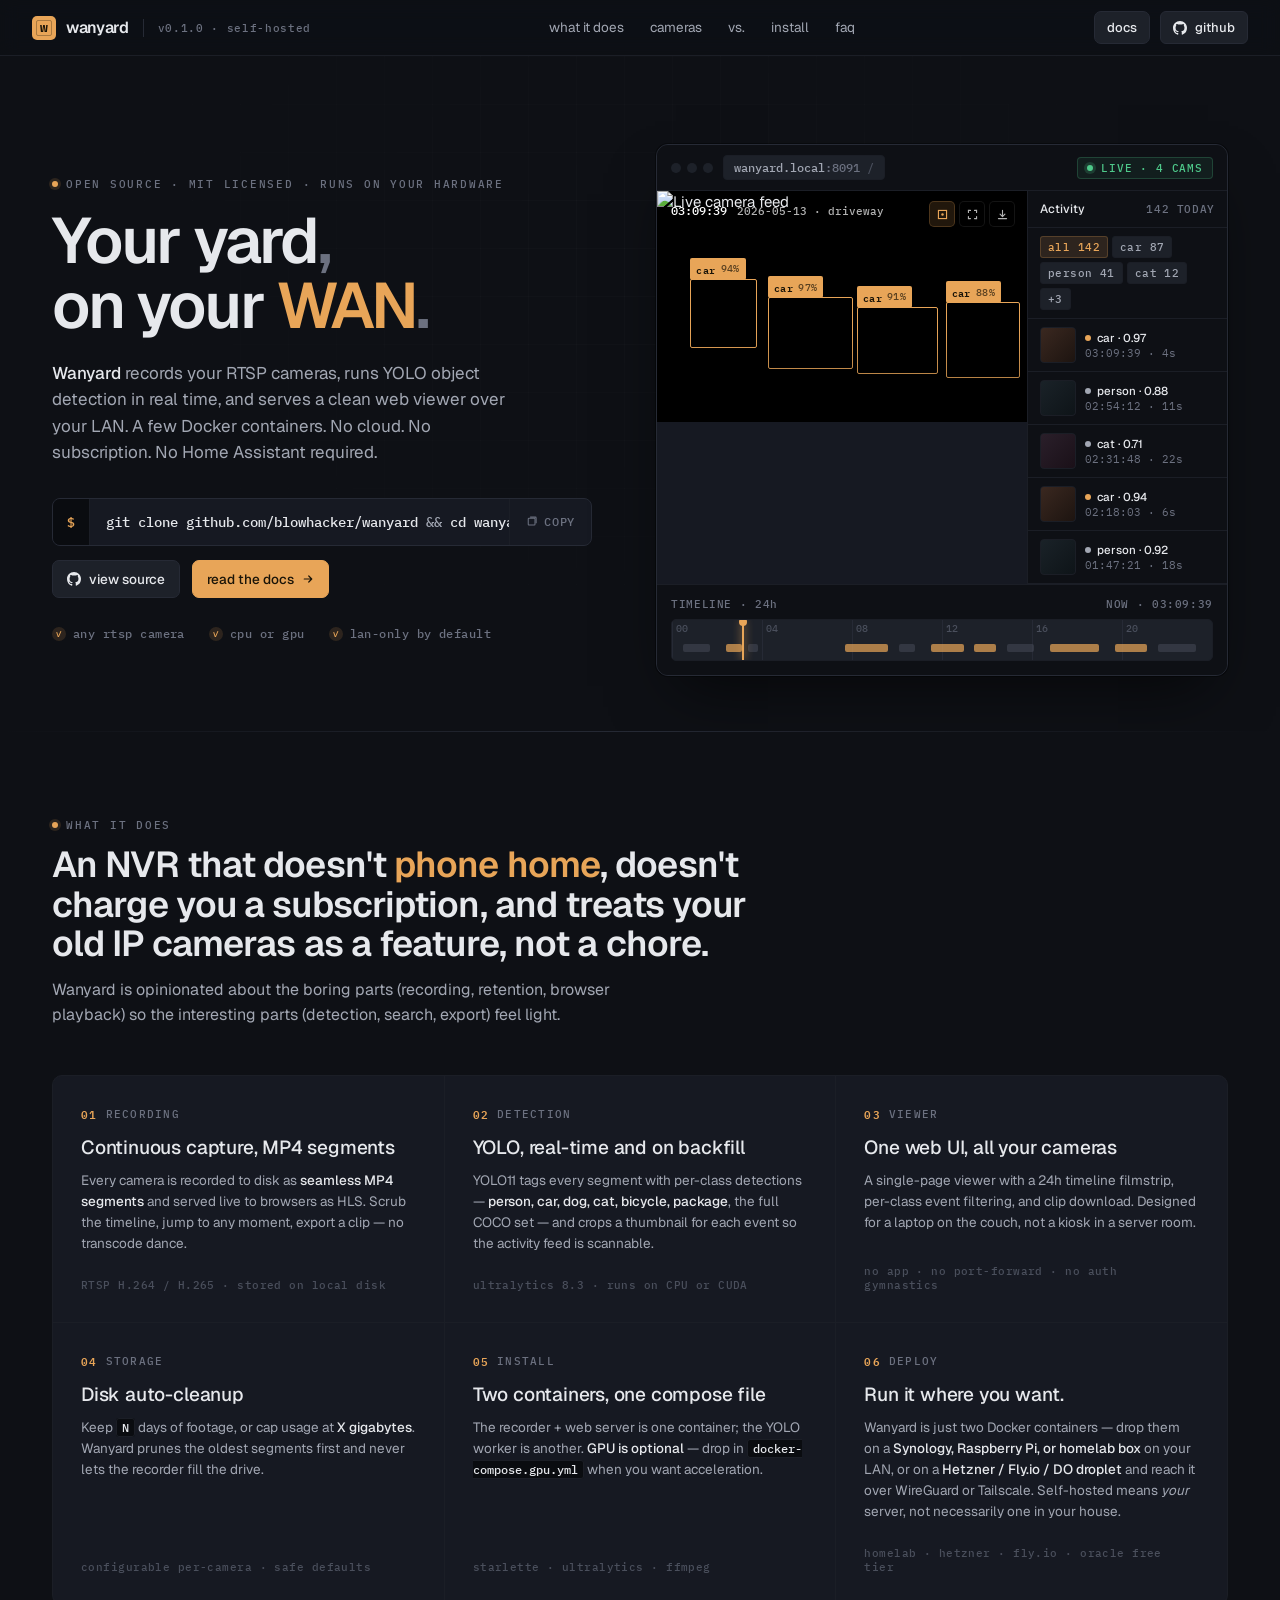
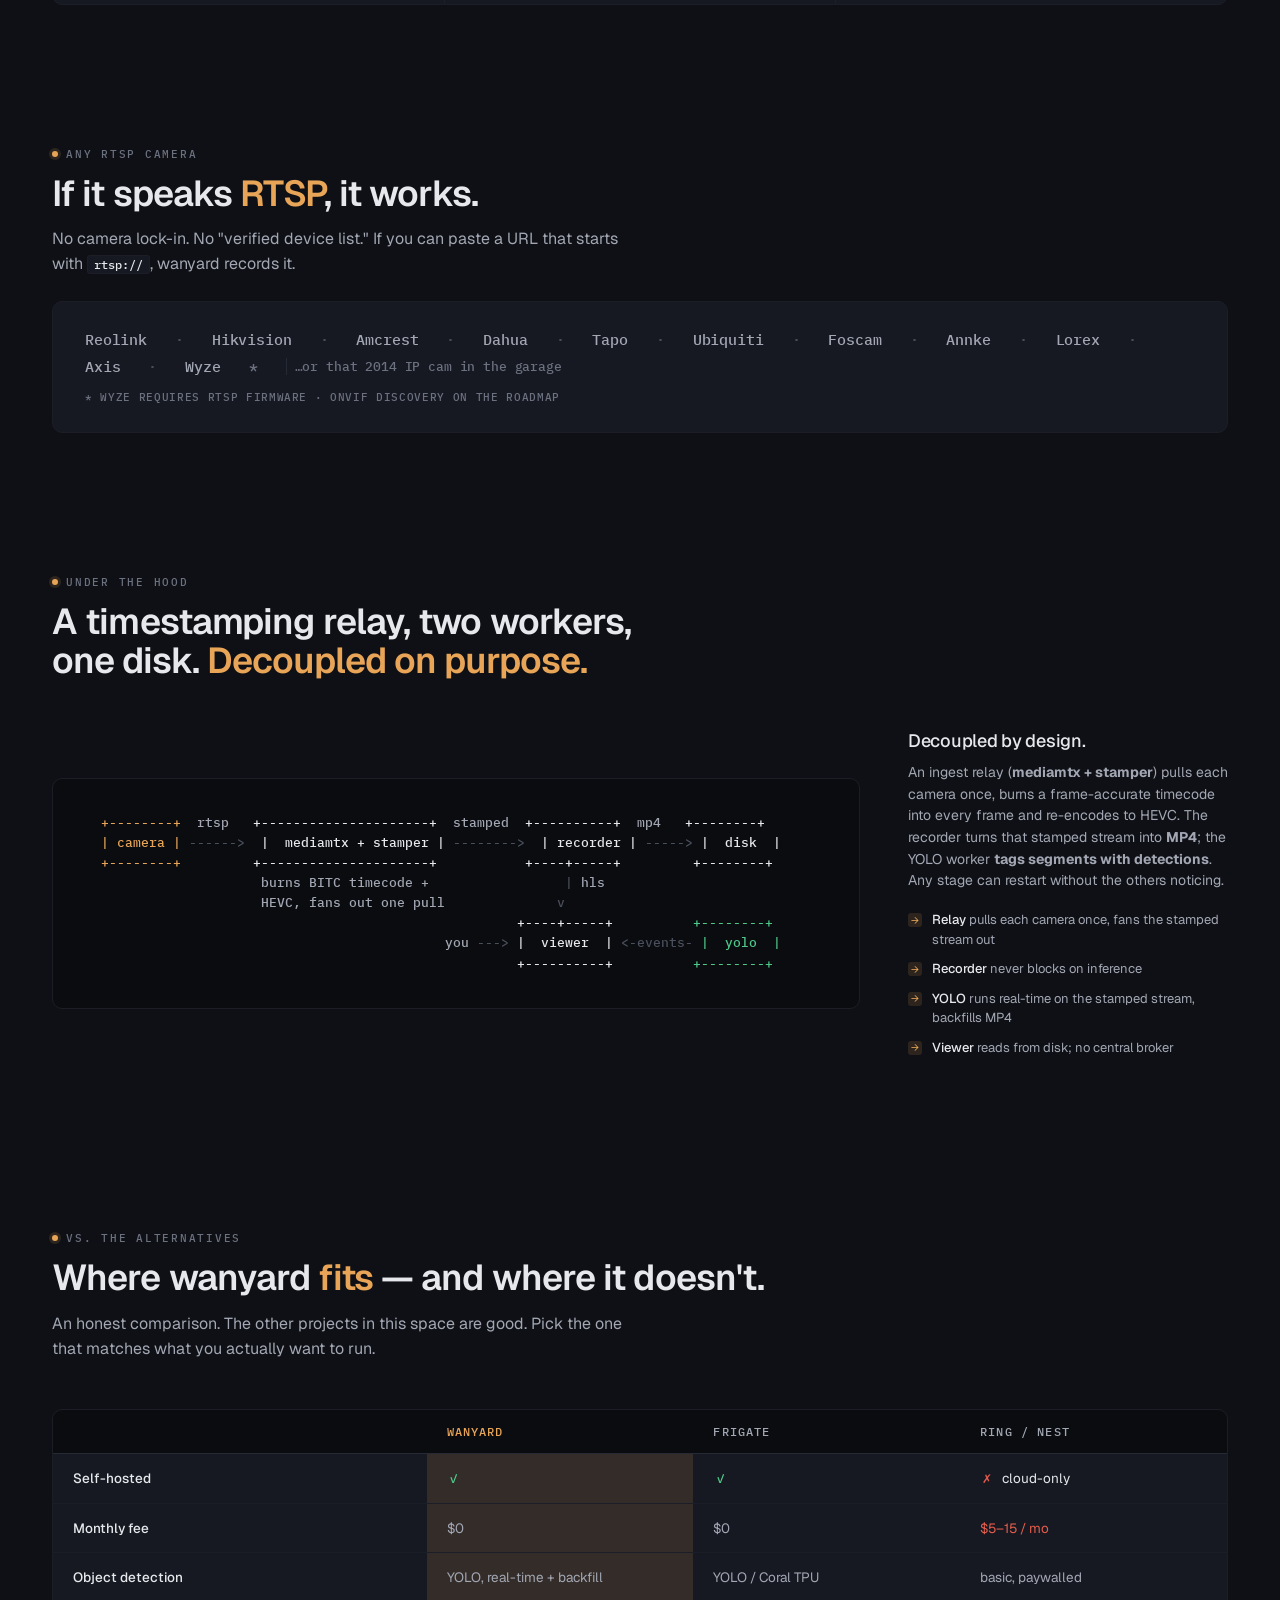
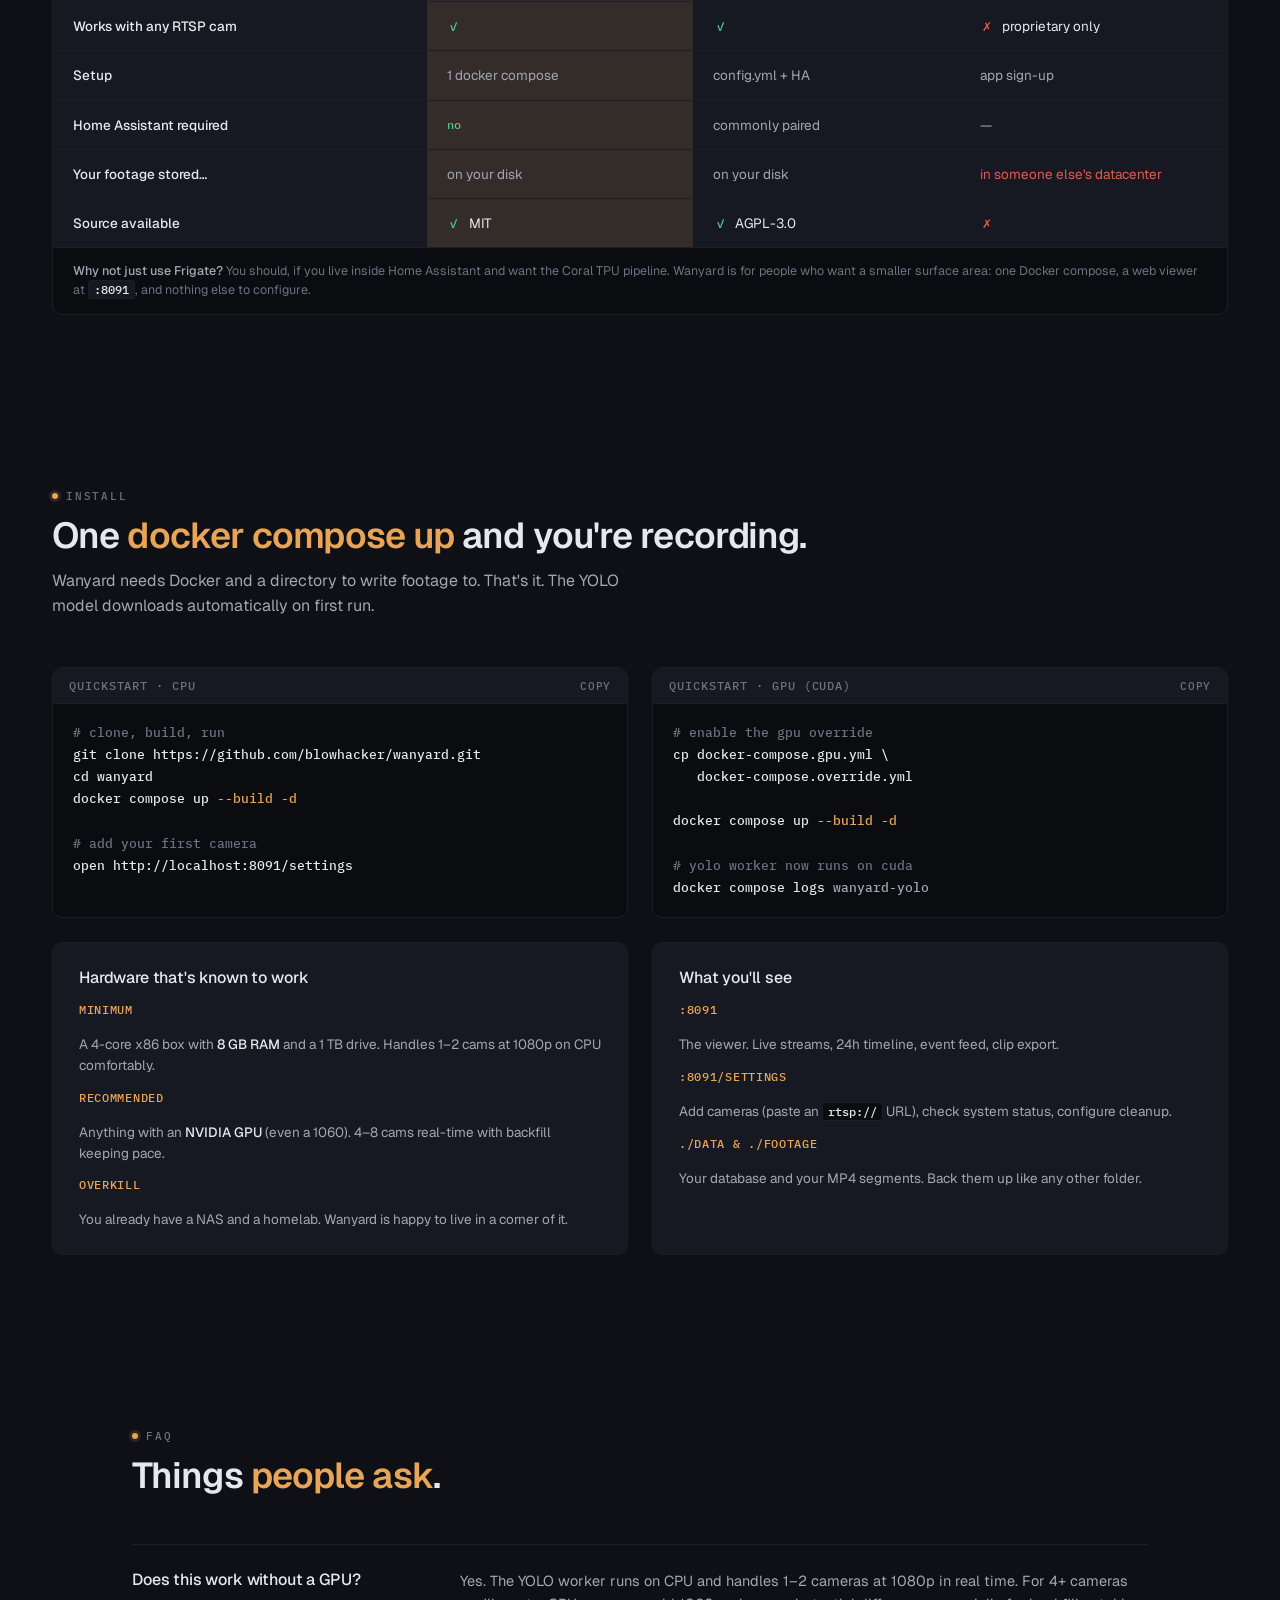
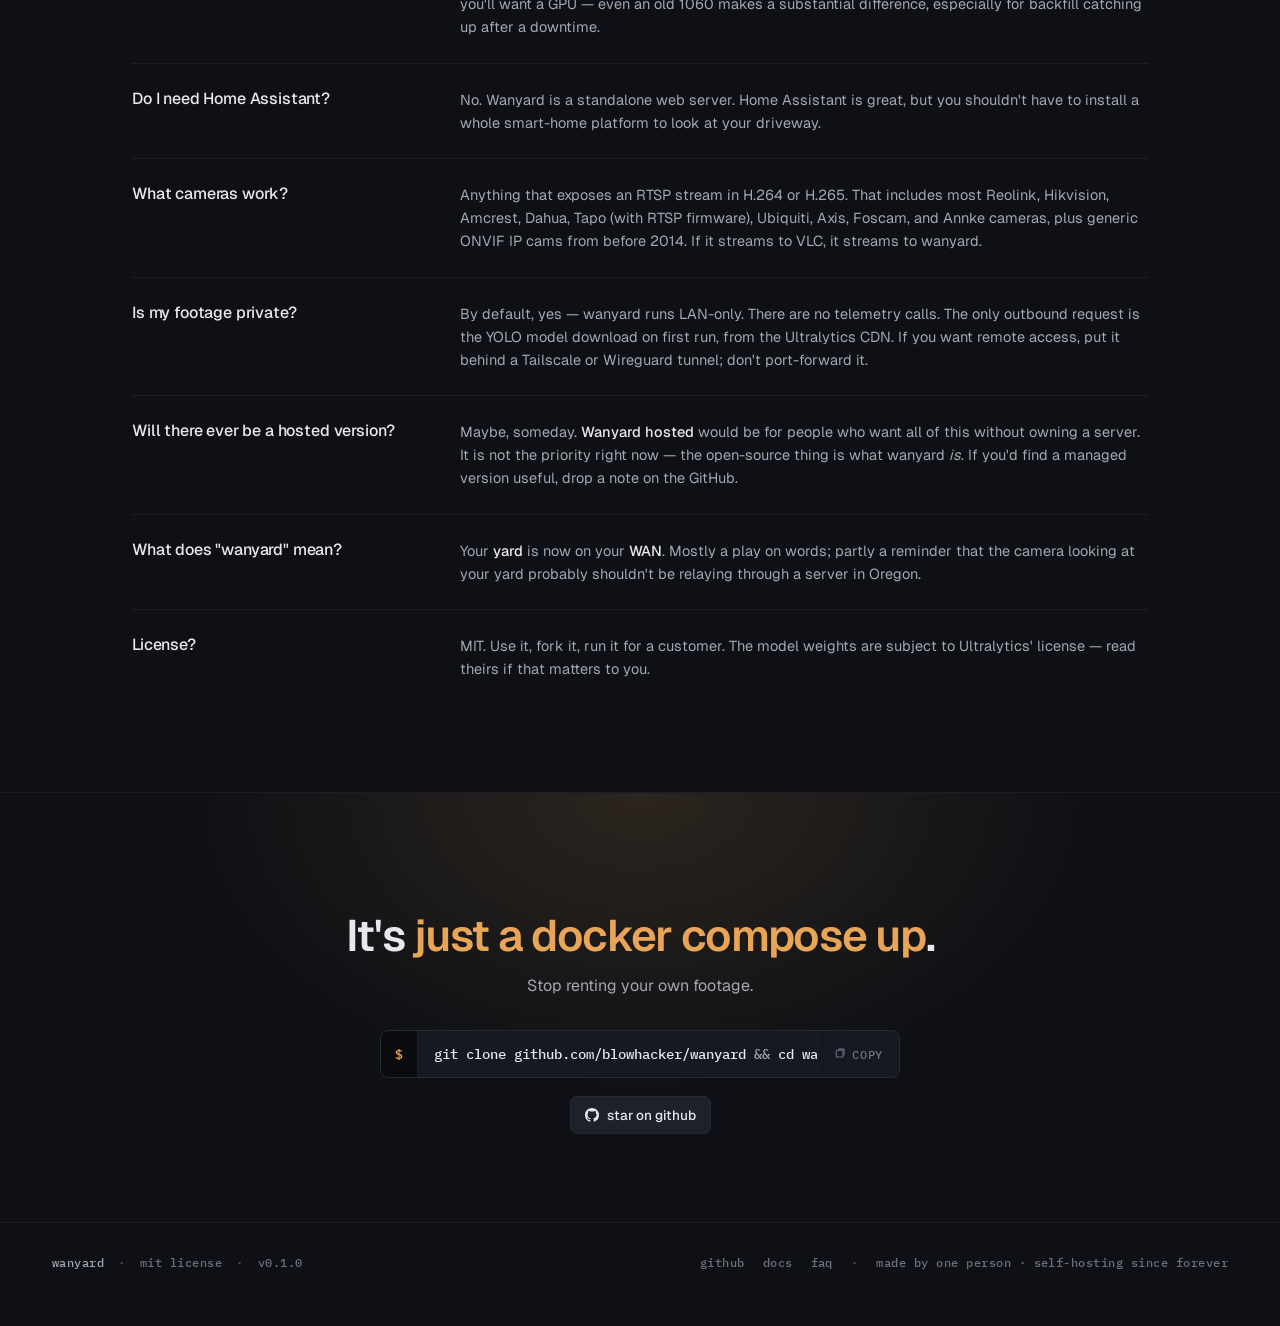
==== commit a9a29d36: "site: fix factual errors (YOLO11 not v8; Frigate is AGPL not MIT) Model is yolo11m.pt (YOLO11), not " ====
--- a/site/index.html
+++ b/site/index.html
@@ -223,7 +223,7 @@
         <div class="feat">
           <div class="lbl"><span class="n">02</span> DETECTION</div>
           <h3>YOLO, real-time and on backfill</h3>
-          <p>YOLOv8 tags every segment with per-class detections — <b>person, car, dog, cat, bicycle, package</b>, the full COCO set — and crops a thumbnail for each event so the activity feed is scannable.</p>
+          <p>YOLO11 tags every segment with per-class detections — <b>person, car, dog, cat, bicycle, package</b>, the full COCO set — and crops a thumbnail for each event so the activity feed is scannable.</p>
           <div class="gloss">ultralytics 8.3 · runs on CPU or CUDA</div>
         </div>
         <div class="feat">
@@ -366,7 +366,7 @@
 
           <div class="row-l" style="border-bottom:none">Source available</div>
           <div style="border-bottom:none"><span class="sym yes">✓</span> MIT</div>
-          <div style="border-bottom:none"><span class="sym yes">✓</span> MIT</div>
+          <div style="border-bottom:none"><span class="sym yes">✓</span> AGPL-3.0</div>
           <div style="border-bottom:none"><span class="sym no">✗</span></div>
         </div>
         <div class="cmp-foot">
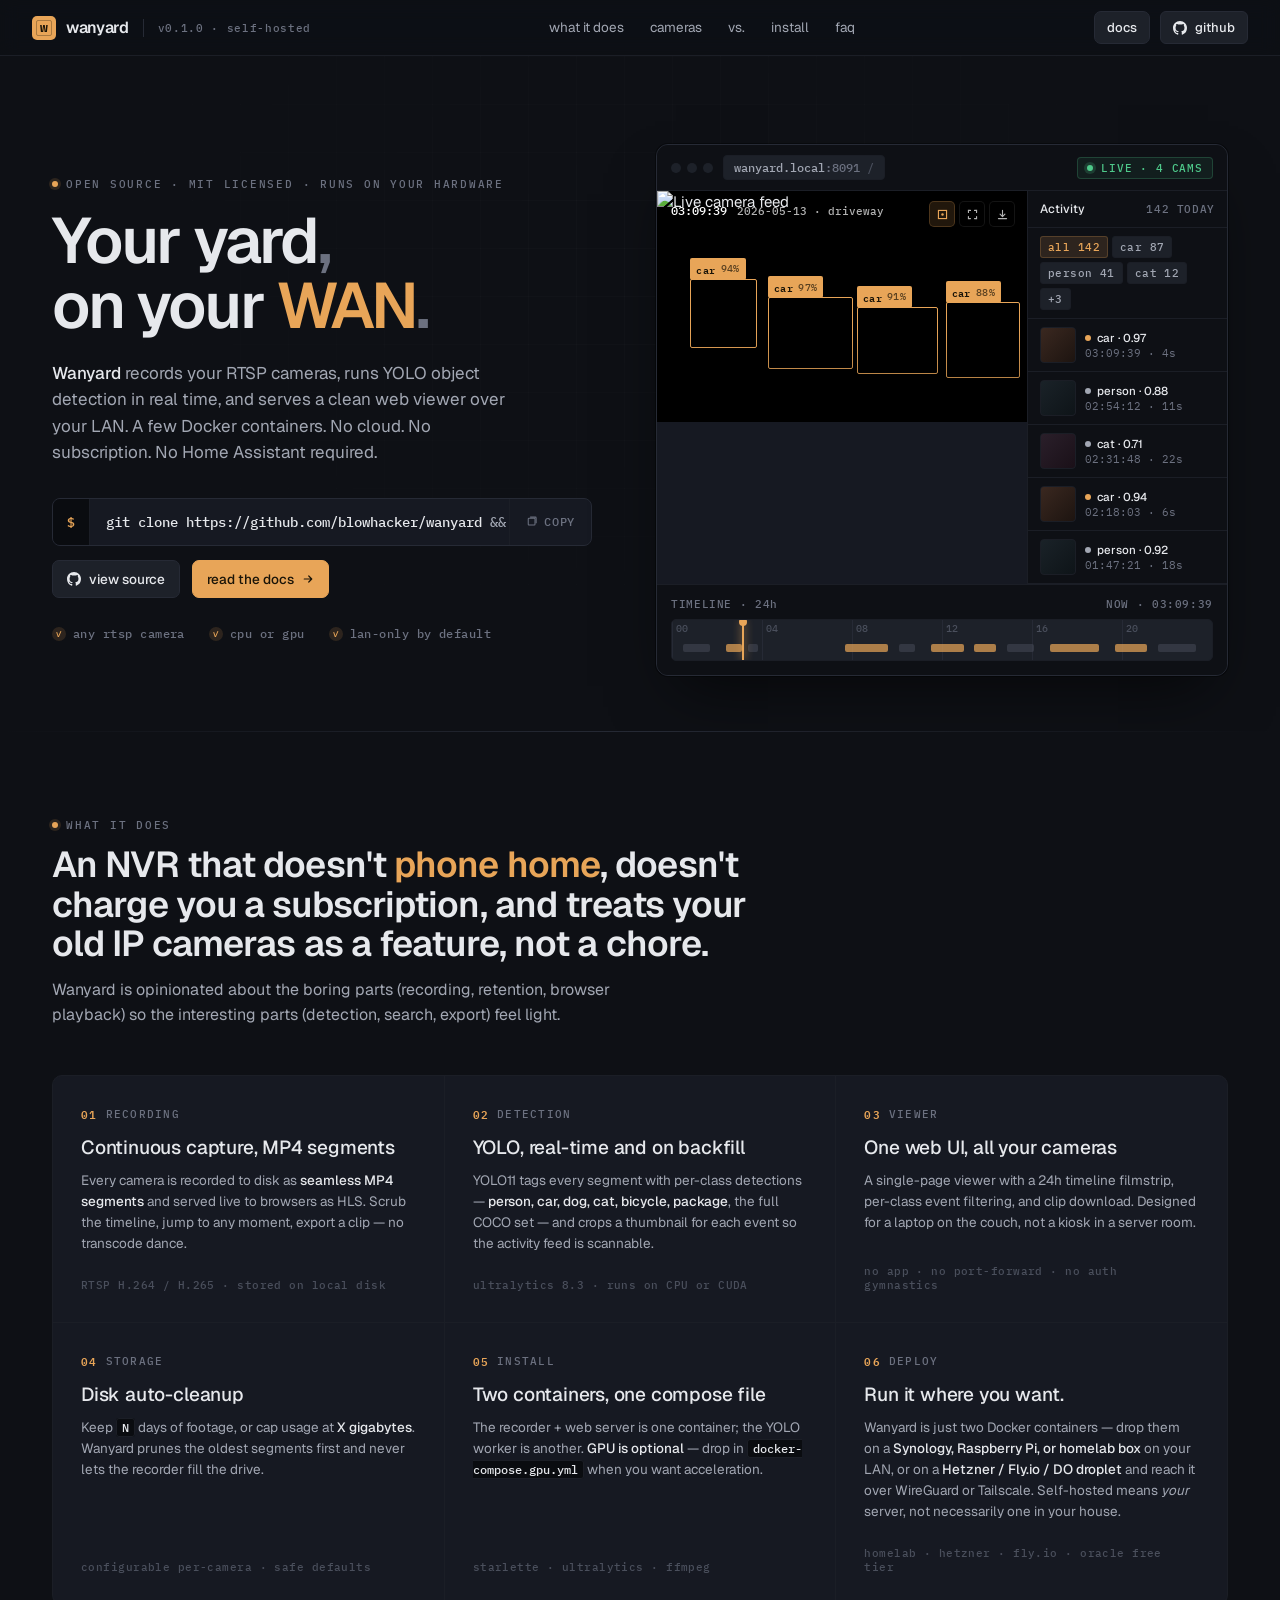
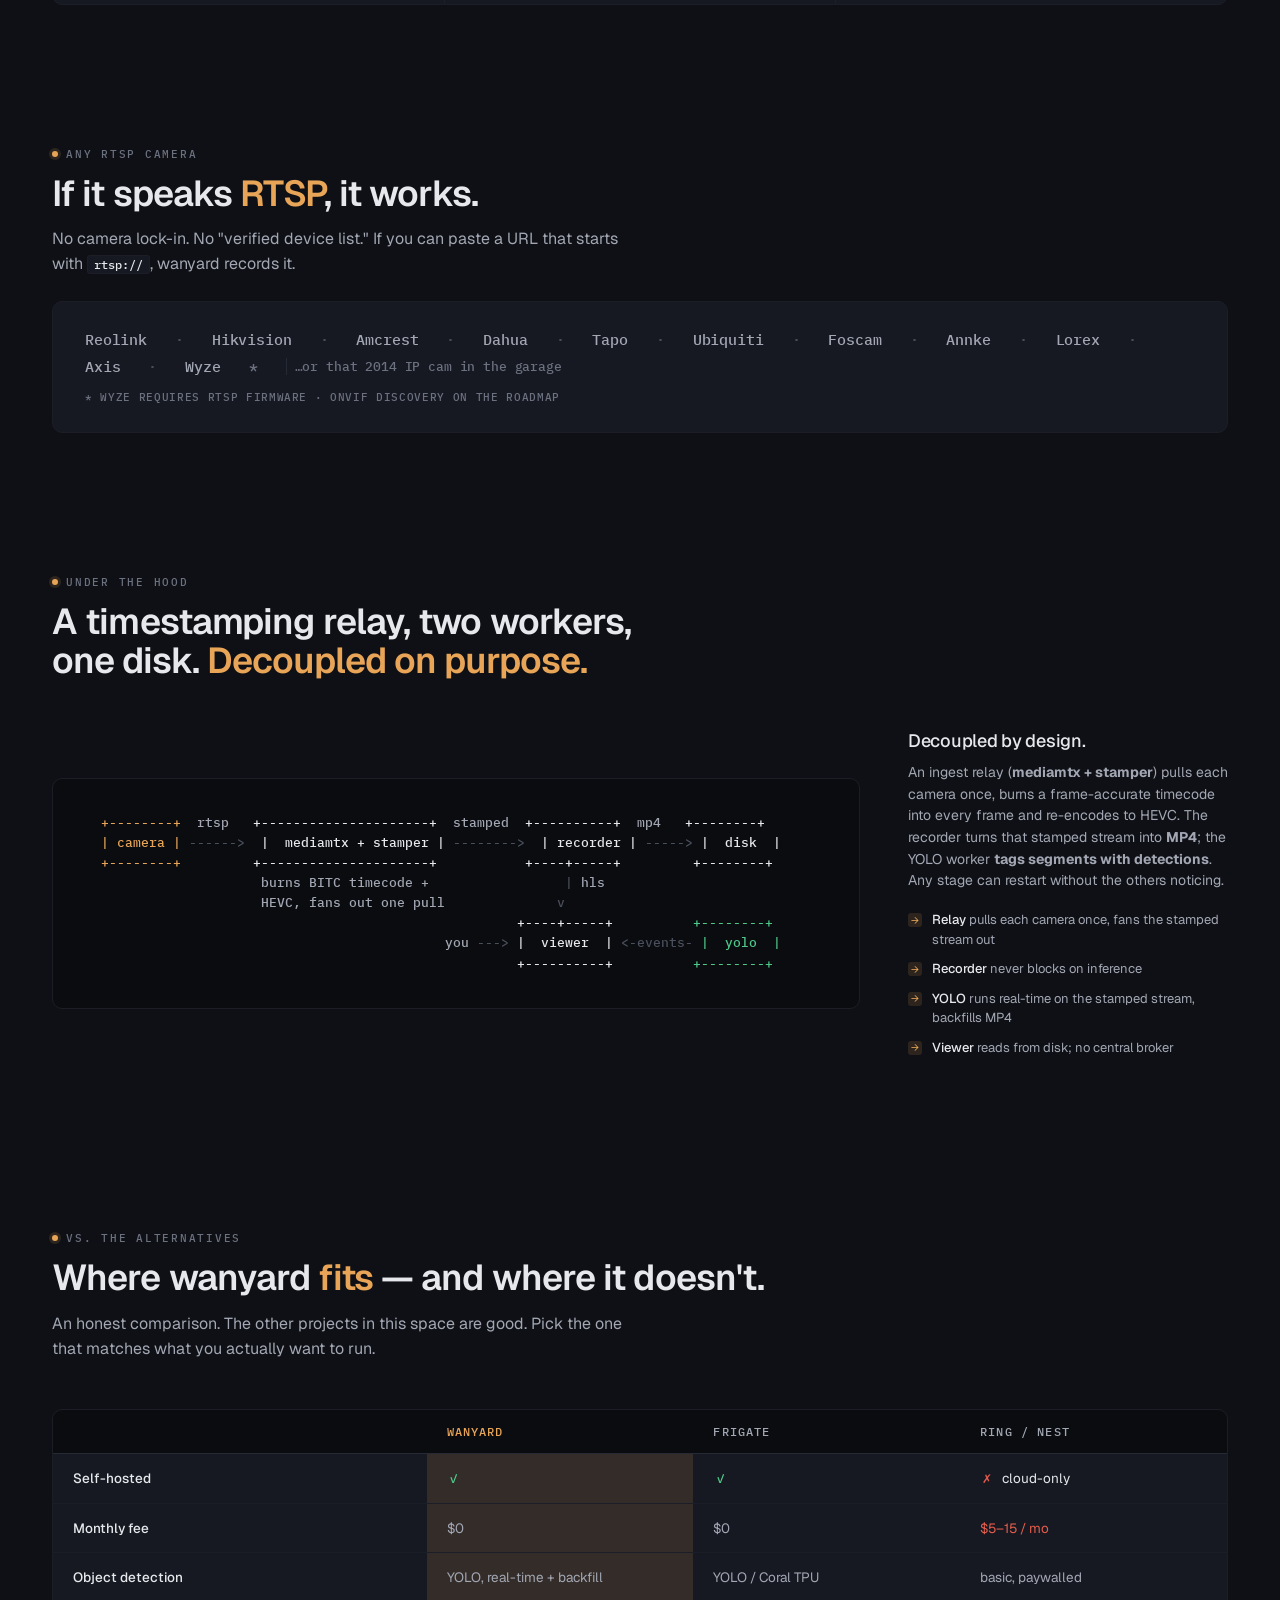
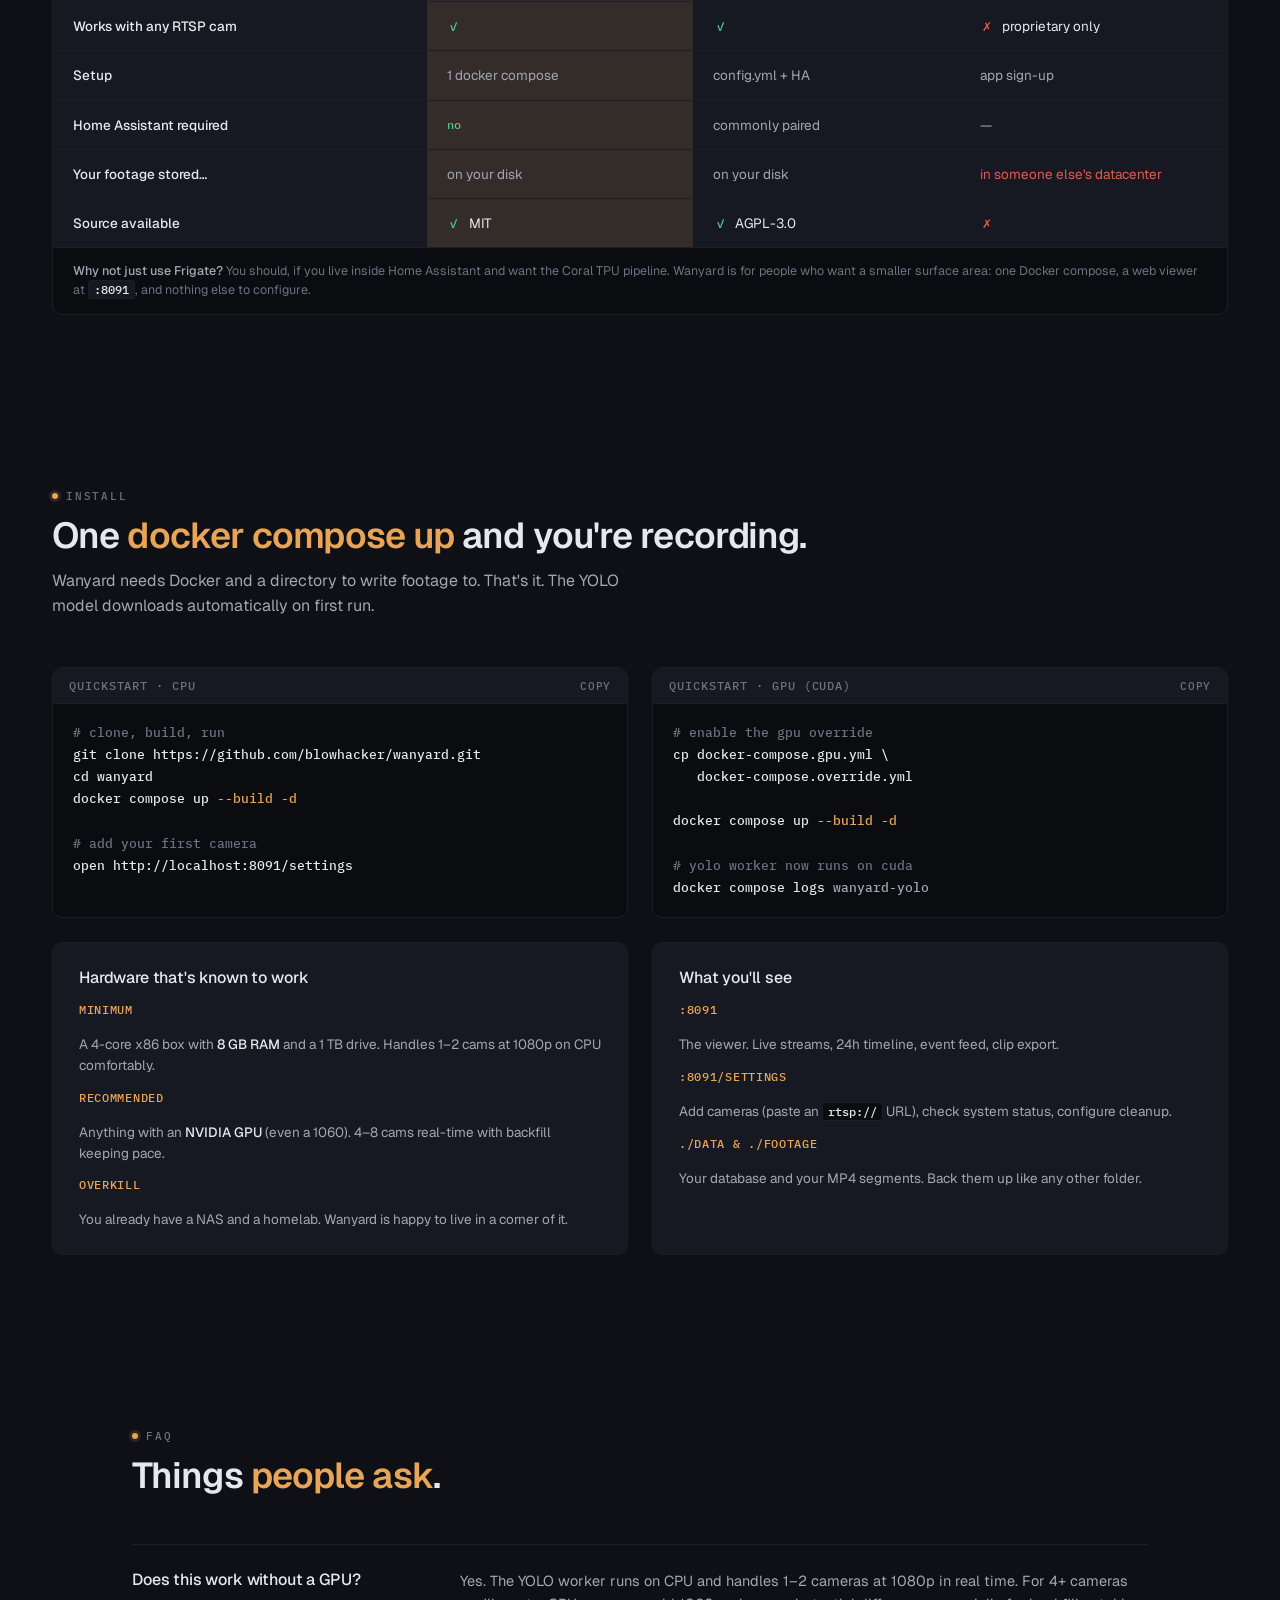
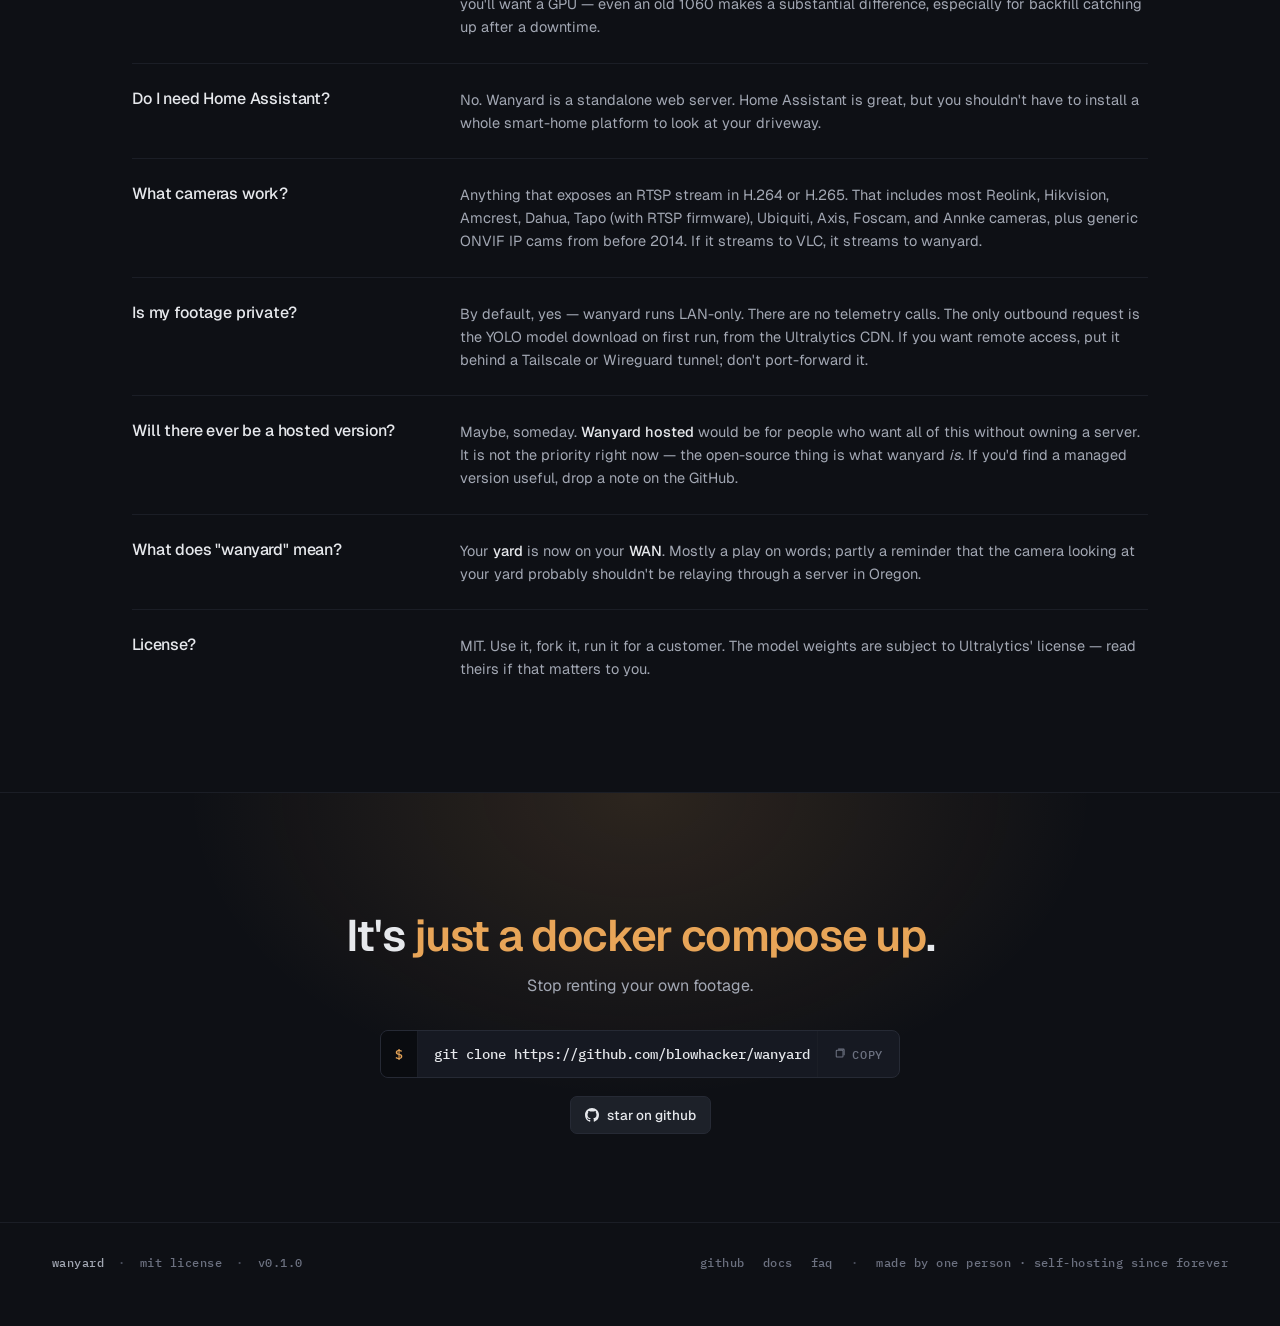
==== commit 78d3c37e: "text change on webpage" ====
--- a/site/index.html
+++ b/site/index.html
@@ -71,7 +71,7 @@
           <div class="cta-block">
             <div class="cmd" data-copy-target="install-cmd">
               <span class="prompt">$</span>
-              <code id="install-cmd">git clone github.com/blowhacker/wanyard <span class="arg">&amp;&amp;</span> cd wanyard <span class="arg">&amp;&amp;</span> docker compose up <span class="flag">-d</span></code>
+              <code id="install-cmd">git clone https://github.com/blowhacker/wanyard <span class="arg">&amp;&amp;</span> cd wanyard <span class="arg">&amp;&amp;</span> docker compose up <span class="flag">-d</span></code>
               <button class="copy" data-copy="install-cmd">
                 <svg width="12" height="12" viewBox="0 0 16 16" fill="none" aria-hidden="true"><rect x="3" y="3" width="9" height="9" rx="1" stroke="currentColor" stroke-width="1.4"/><path d="M5.5 1.5h7a1 1 0 0 1 1 1v7" stroke="currentColor" stroke-width="1.4"/></svg>
                 <span>COPY</span>
@@ -492,7 +492,7 @@
       <p>Stop renting your own footage.</p>
       <div class="cmd" data-copy-target="closer-cmd">
         <span class="prompt">$</span>
-        <code id="closer-cmd">git clone github.com/blowhacker/wanyard <span style="color:var(--txt-2)">&amp;&amp;</span> cd wanyard <span style="color:var(--txt-2)">&amp;&amp;</span> docker compose up <span style="color:var(--accent)">-d</span></code>
+        <code id="closer-cmd">git clone https://github.com/blowhacker/wanyard <span style="color:var(--txt-2)">&amp;&amp;</span> cd wanyard <span style="color:var(--txt-2)">&amp;&amp;</span> docker compose up <span style="color:var(--accent)">-d</span></code>
         <button class="copy" data-copy="closer-cmd">
           <svg width="12" height="12" viewBox="0 0 16 16" fill="none" aria-hidden="true"><rect x="3" y="3" width="9" height="9" rx="1" stroke="currentColor" stroke-width="1.4"/><path d="M5.5 1.5h7a1 1 0 0 1 1 1v7" stroke="currentColor" stroke-width="1.4"/></svg>
           <span>COPY</span>
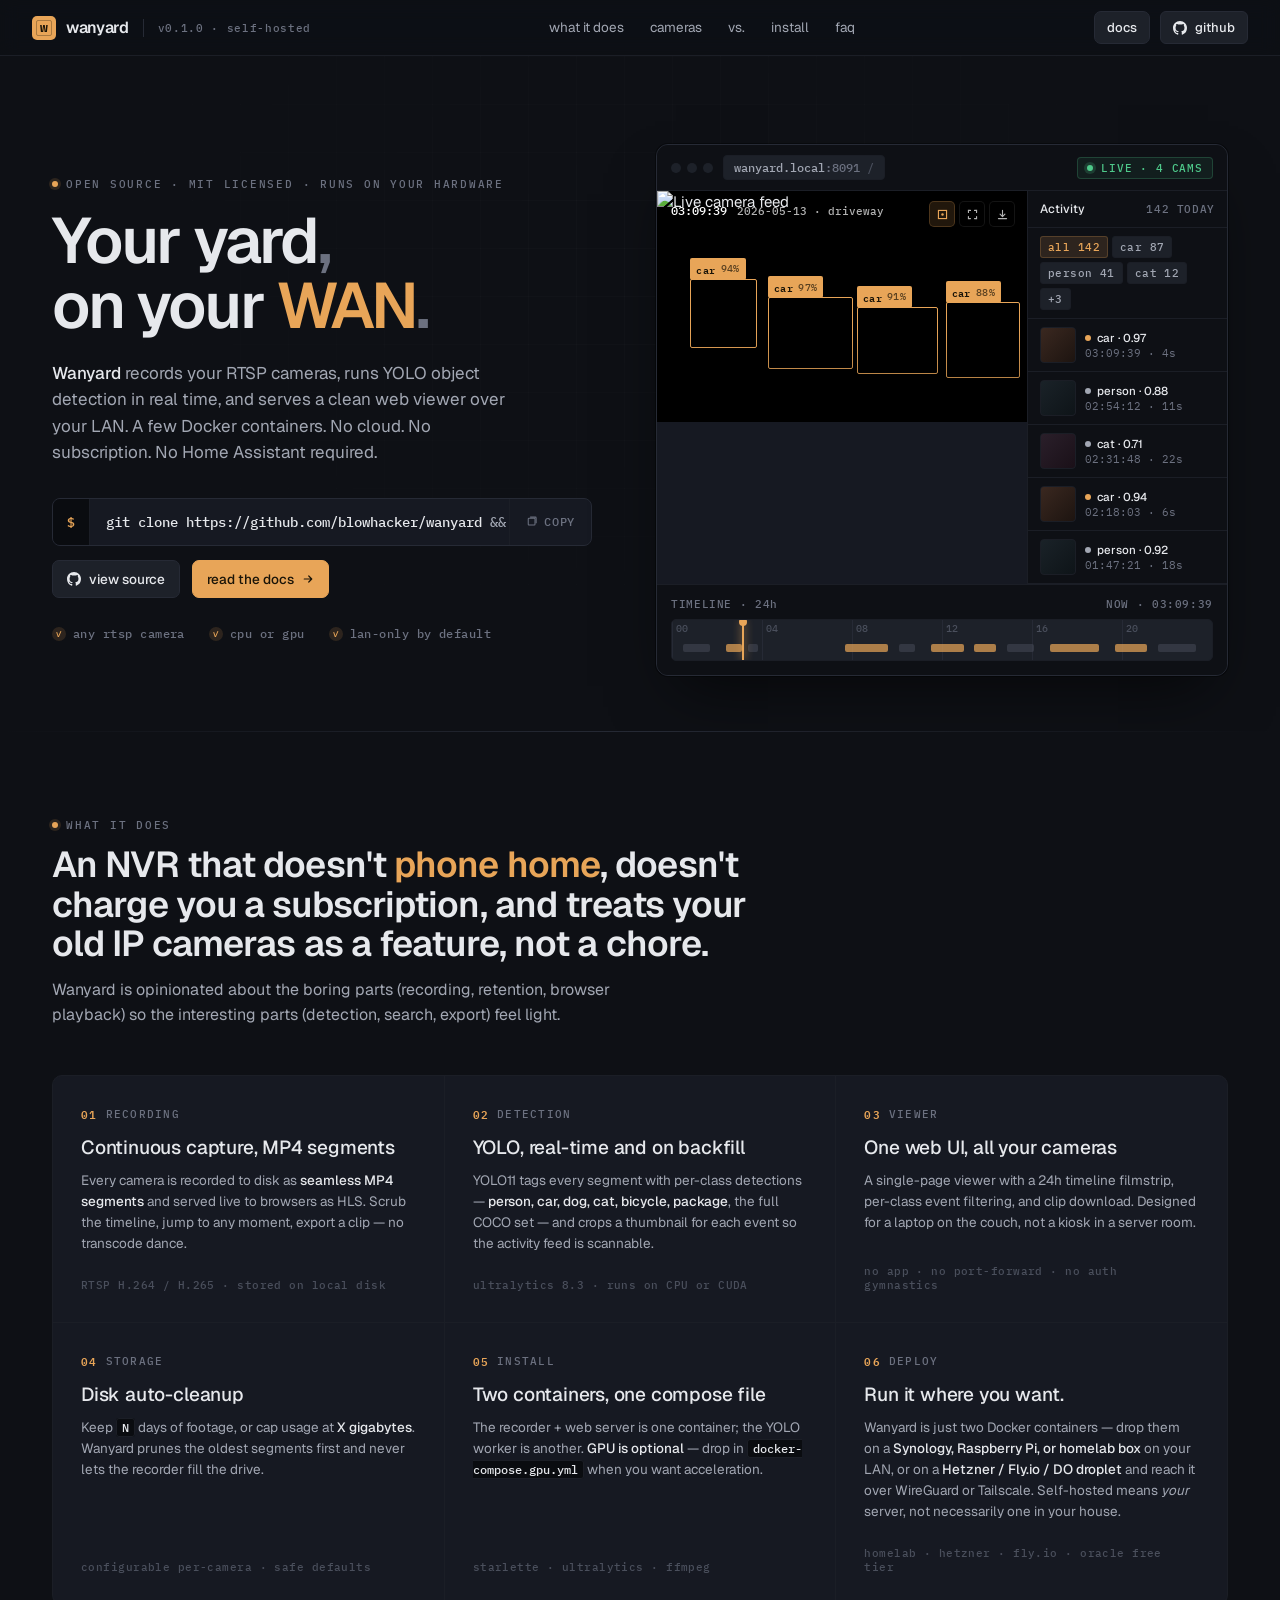
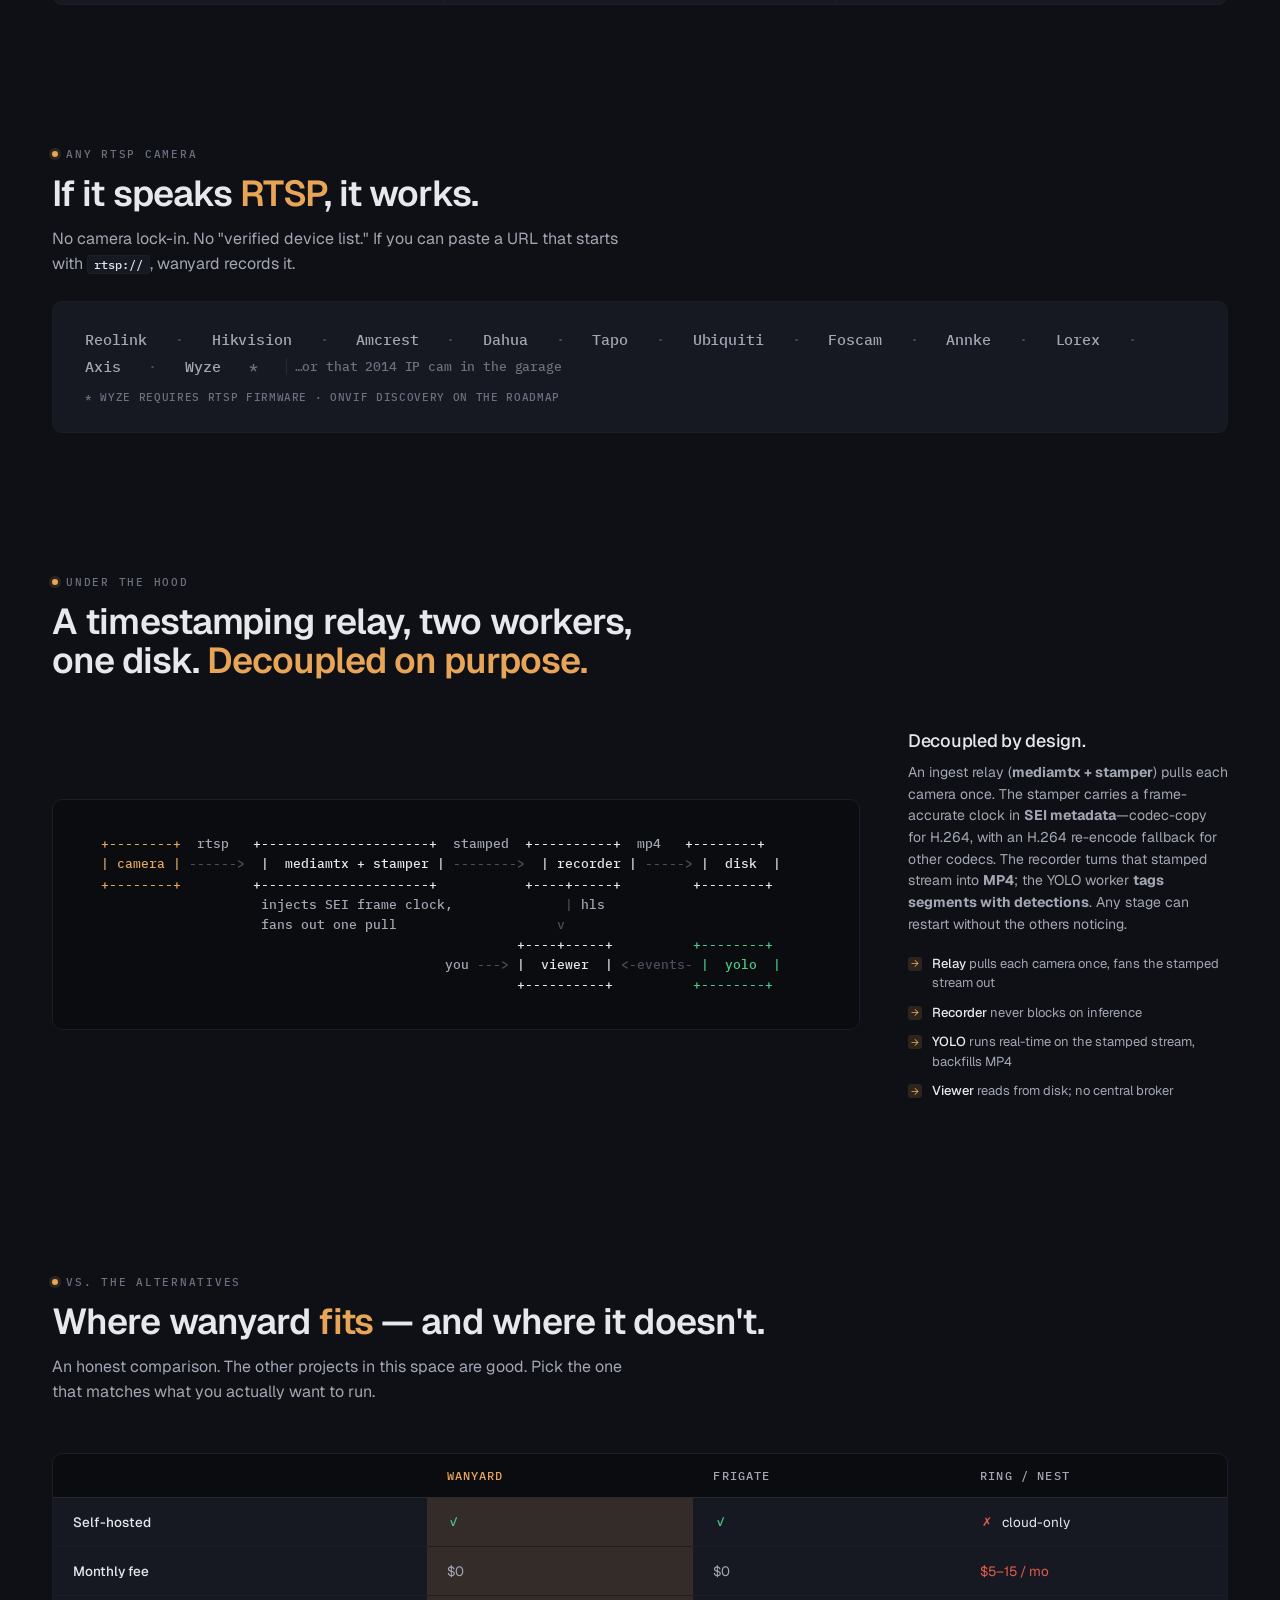
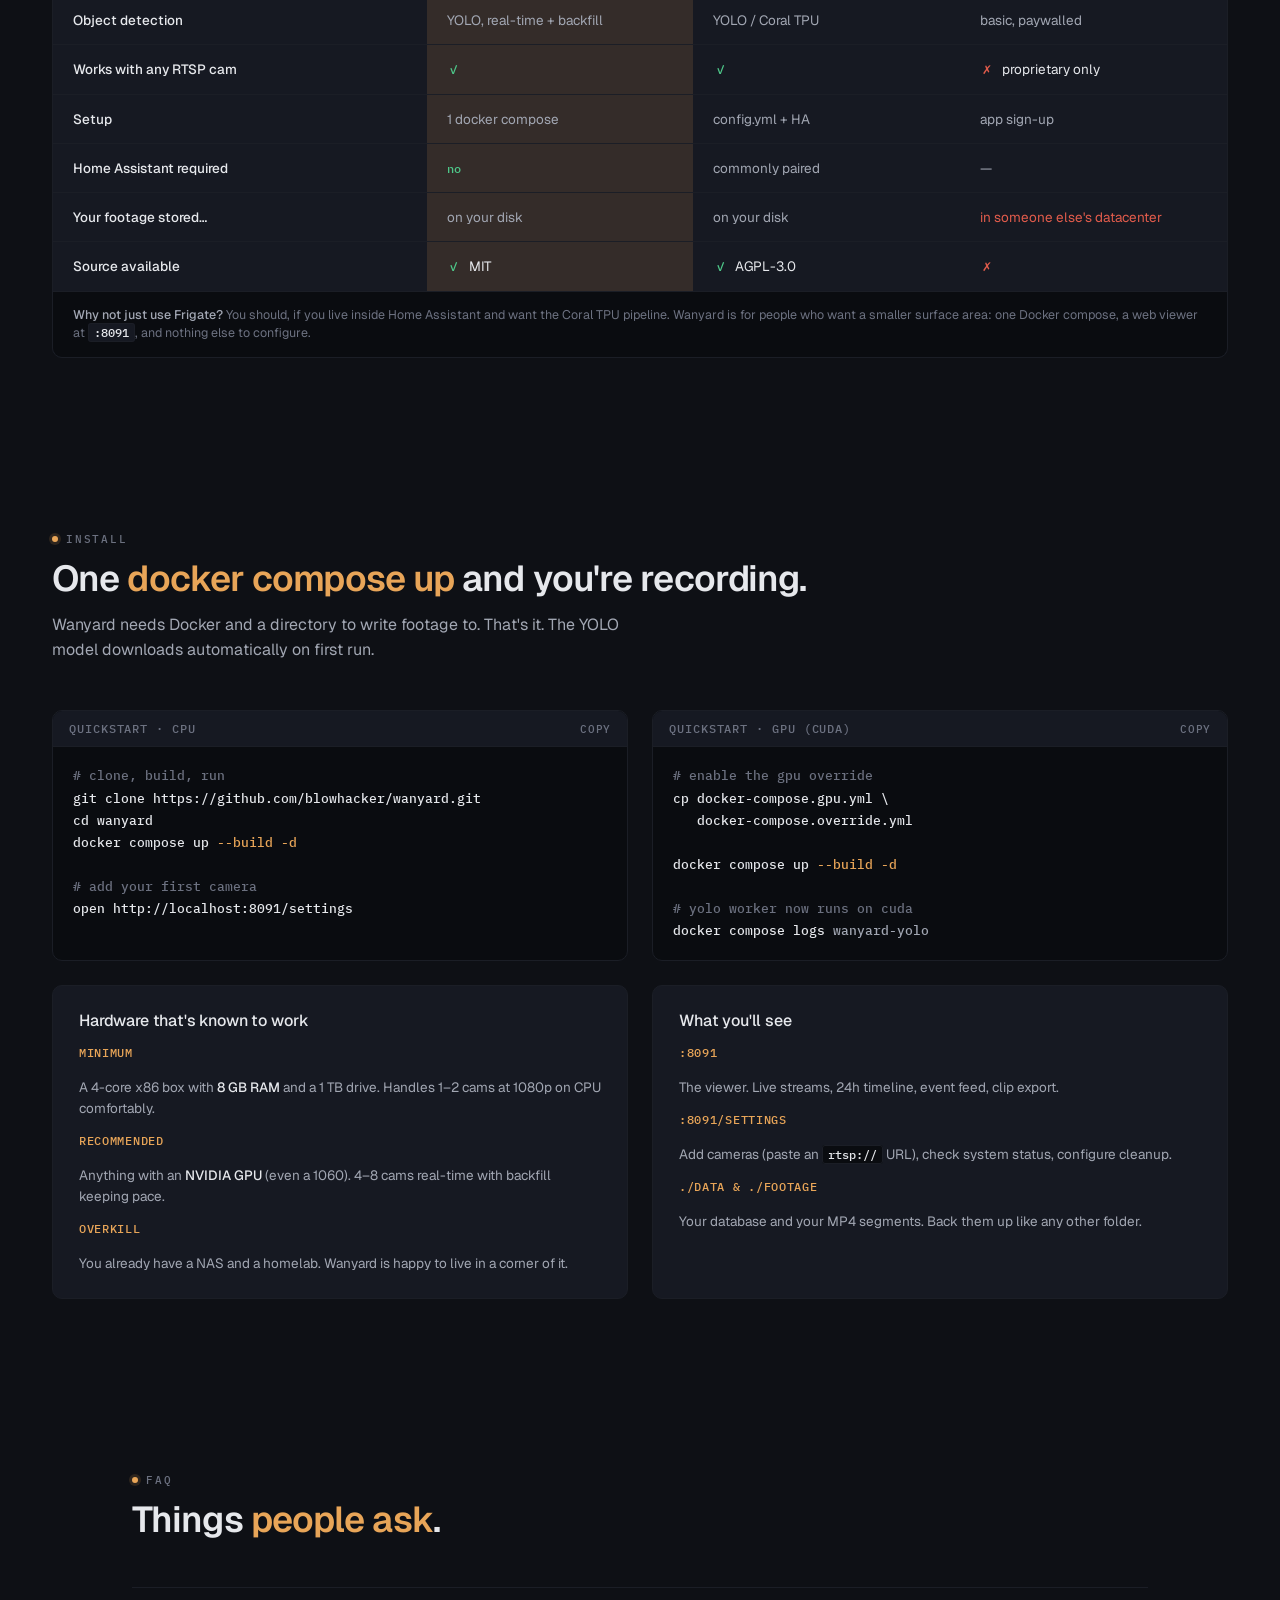
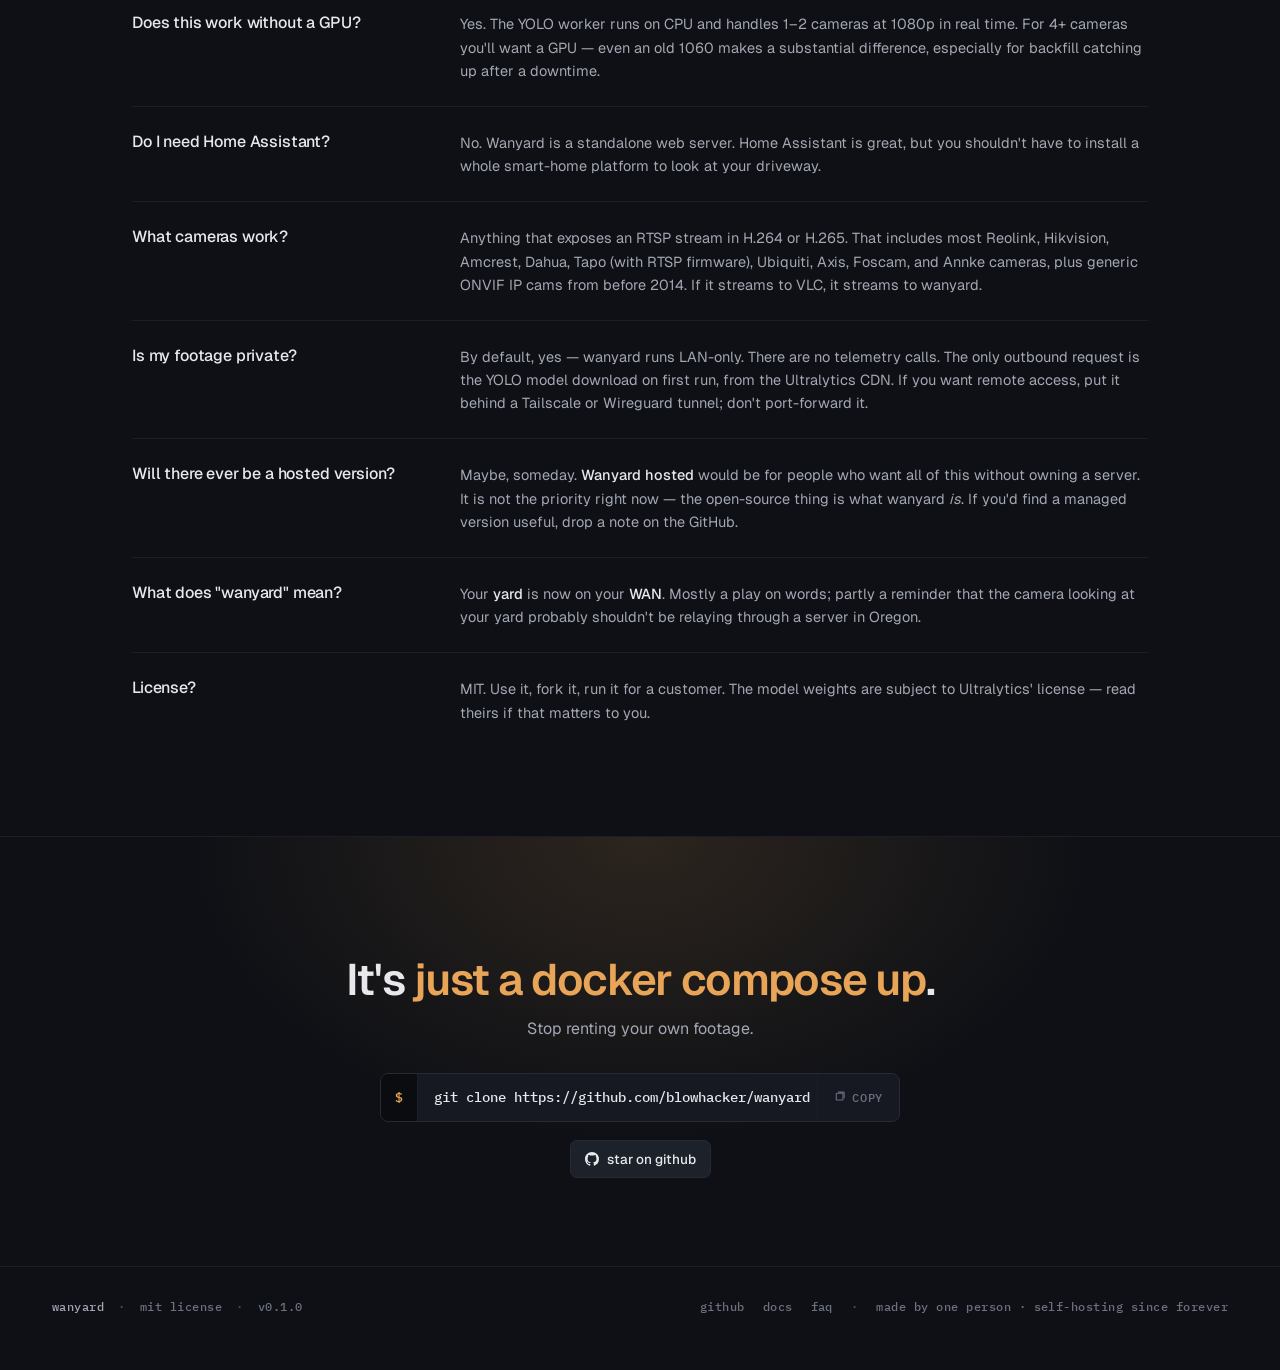
==== commit 25f00f0c: "Finish BITC cleanup" ====
--- a/site/index.html
+++ b/site/index.html
@@ -71,7 +71,7 @@
           <div class="cta-block">
             <div class="cmd" data-copy-target="install-cmd">
               <span class="prompt">$</span>
-              <code id="install-cmd">git clone https://github.com/blowhacker/wanyard <span class="arg">&amp;&amp;</span> cd wanyard <span class="arg">&amp;&amp;</span> docker compose up <span class="flag">-d</span></code>
+              <code id="install-cmd">git clone https://github.com/blowhacker/wanyard <span class="arg">&amp;&amp;</span> cd wanyard <span class="arg">&amp;&amp;</span> docker compose up <span class="flag">-d --build</span></code>
               <button class="copy" data-copy="install-cmd">
                 <svg width="12" height="12" viewBox="0 0 16 16" fill="none" aria-hidden="true"><rect x="3" y="3" width="9" height="9" rx="1" stroke="currentColor" stroke-width="1.4"/><path d="M5.5 1.5h7a1 1 0 0 1 1 1v7" stroke="currentColor" stroke-width="1.4"/></svg>
                 <span>COPY</span>
@@ -293,15 +293,15 @@
         <pre class="flow">  <span class="cam">+--------+</span>  rtsp   <span class="core">+---------------------+</span>  stamped  <span class="core">+----------+</span>  mp4   <span class="core">+--------+</span>
   <span class="cam">| camera |</span> <span class="arrow">------&gt;</span>  <span class="core">|  mediamtx + stamper |</span> <span class="arrow">--------&gt;</span>  <span class="core">| recorder |</span> <span class="arrow">-----&gt;</span> <span class="core">|  disk  |</span>
   <span class="cam">+--------+</span>         <span class="core">+---------------------+</span>           <span class="core">+----+-----+</span>         <span class="core">+--------+</span>
-                      burns BITC timecode +                 <span class="arrow">|</span> hls
-                      HEVC, fans out one pull              <span class="arrow">v</span>
+                      injects SEI frame clock,              <span class="arrow">|</span> hls
+                      fans out one pull                    <span class="arrow">v</span>
                                                       <span class="core">+----+-----+</span>          <span class="yolo">+--------+</span>
                                              you <span class="arrow">---&gt;</span> <span class="core">|  viewer  |</span> <span class="arrow">&lt;-events-</span> <span class="yolo">|  yolo  |</span>
                                                       <span class="core">+----------+</span>          <span class="yolo">+--------+</span></pre>
 
         <div class="flow-side">
           <h3>Decoupled by design.</h3>
-          <p>An ingest relay (<b>mediamtx + stamper</b>) pulls each camera once, burns a frame-accurate timecode into every frame and re-encodes to HEVC. The recorder turns that stamped stream into <b>MP4</b>; the YOLO worker <b>tags segments with detections</b>. Any stage can restart without the others noticing.</p>
+          <p>An ingest relay (<b>mediamtx + stamper</b>) pulls each camera once. The stamper carries a frame-accurate clock in <b>SEI metadata</b>—codec-copy for H.264, with an H.264 re-encode fallback for other codecs. The recorder turns that stamped stream into <b>MP4</b>; the YOLO worker <b>tags segments with detections</b>. Any stage can restart without the others noticing.</p>
           <ul>
             <li><span class="tick">→</span><span><b>Relay</b> pulls each camera once, fans the stamped stream out</span></li>
             <li><span class="tick">→</span><span><b>Recorder</b> never blocks on inference</span></li>
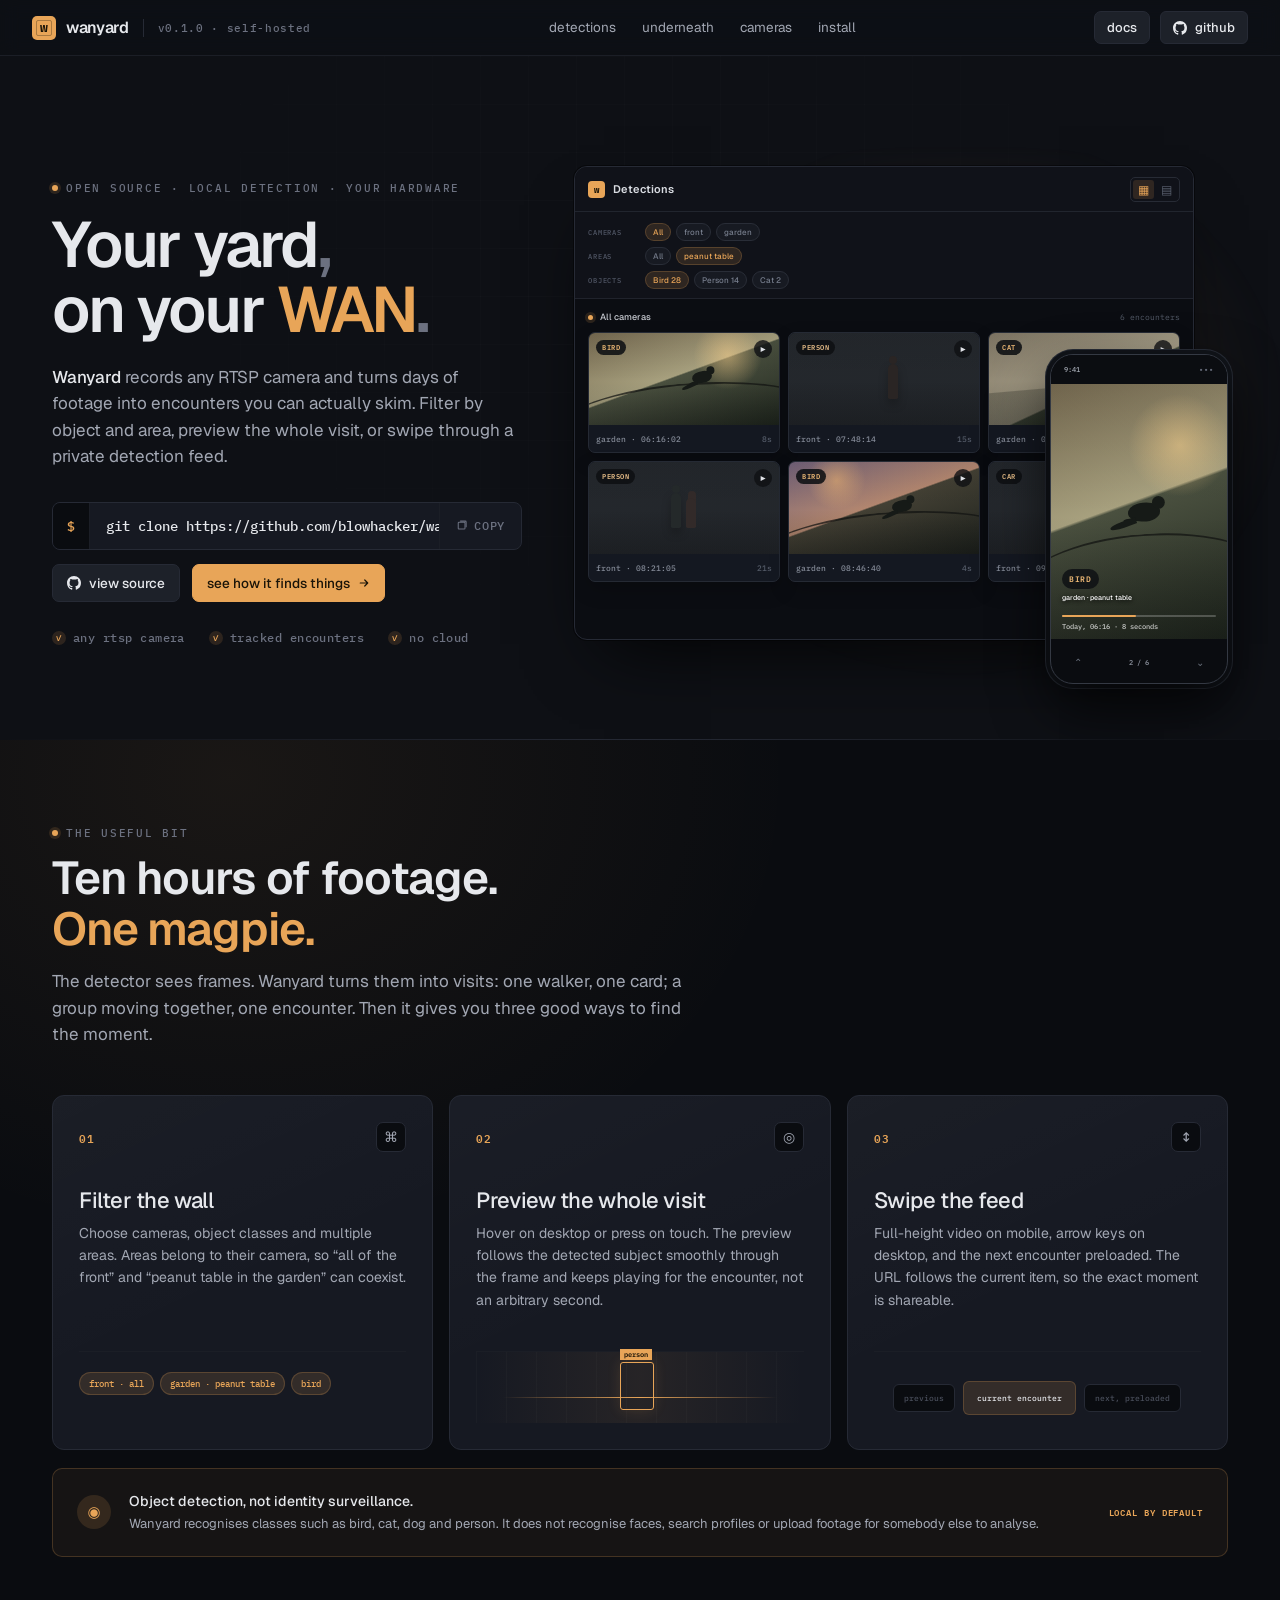
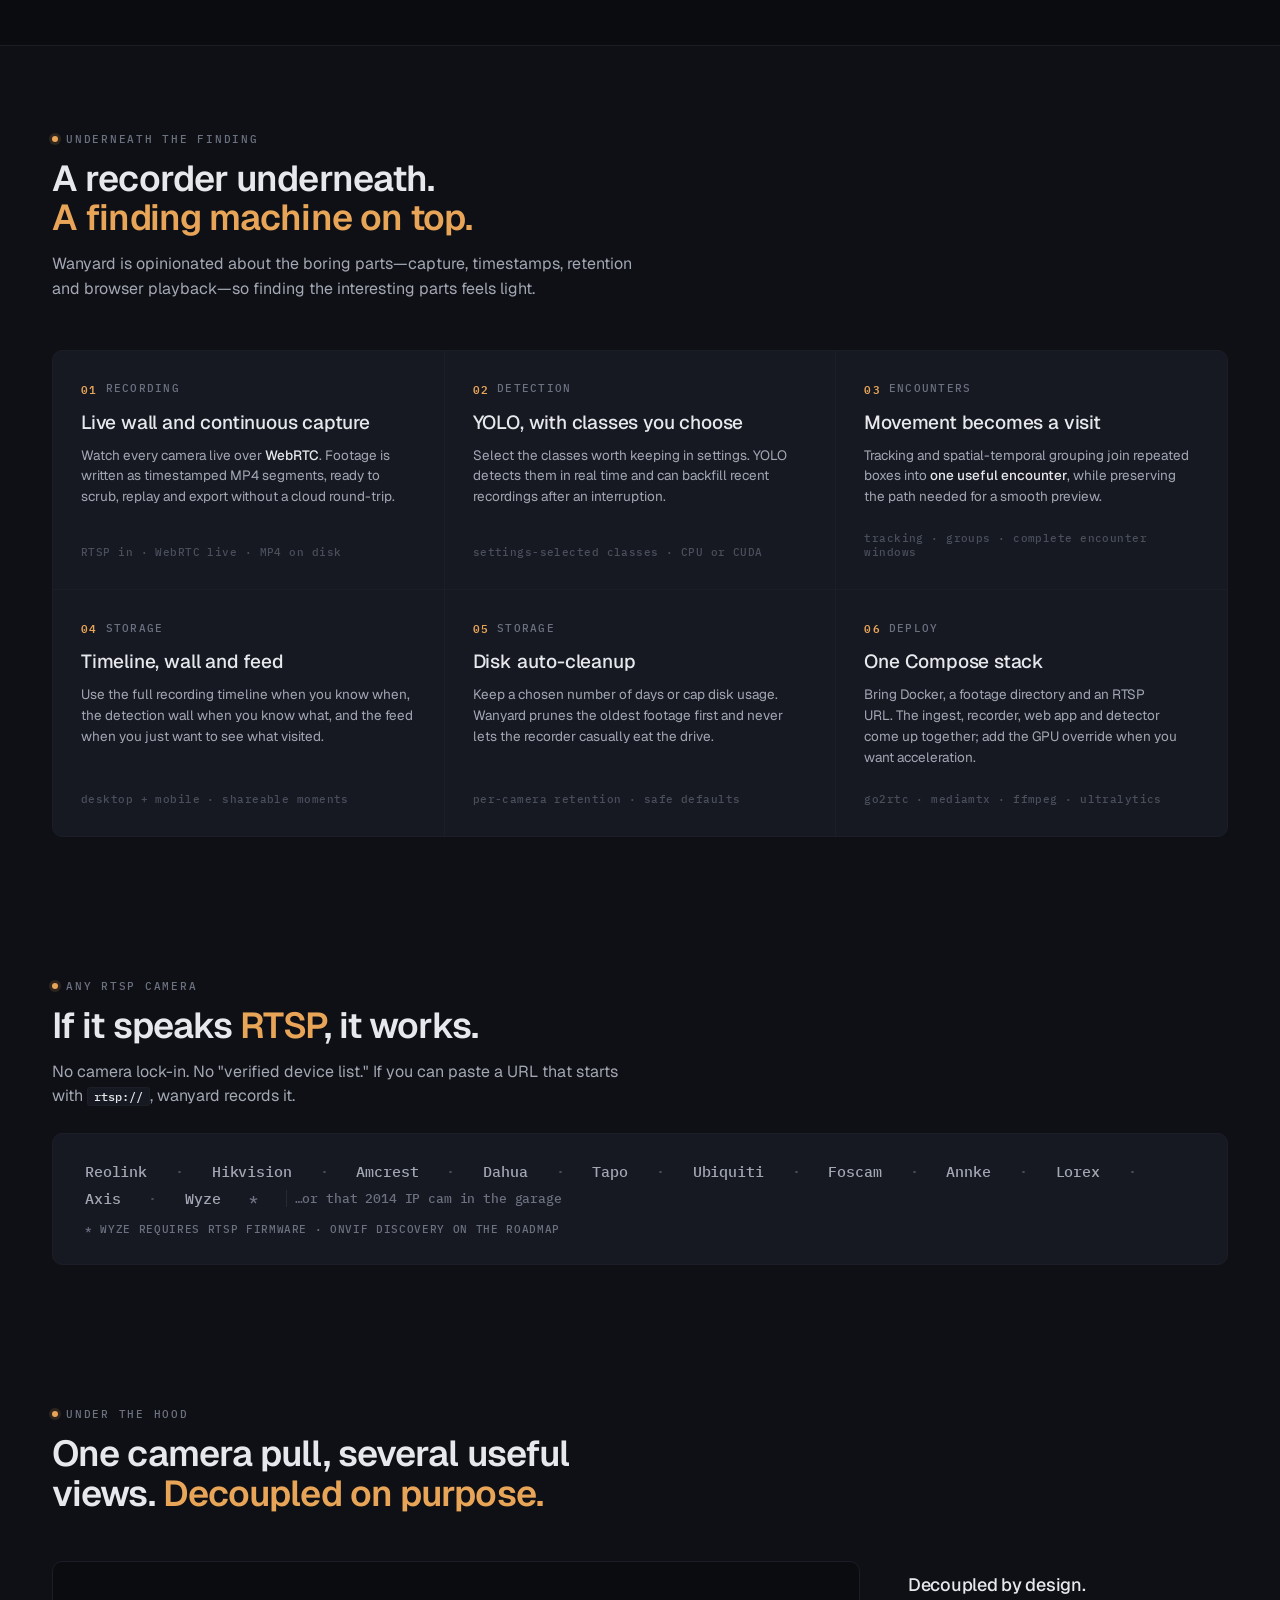
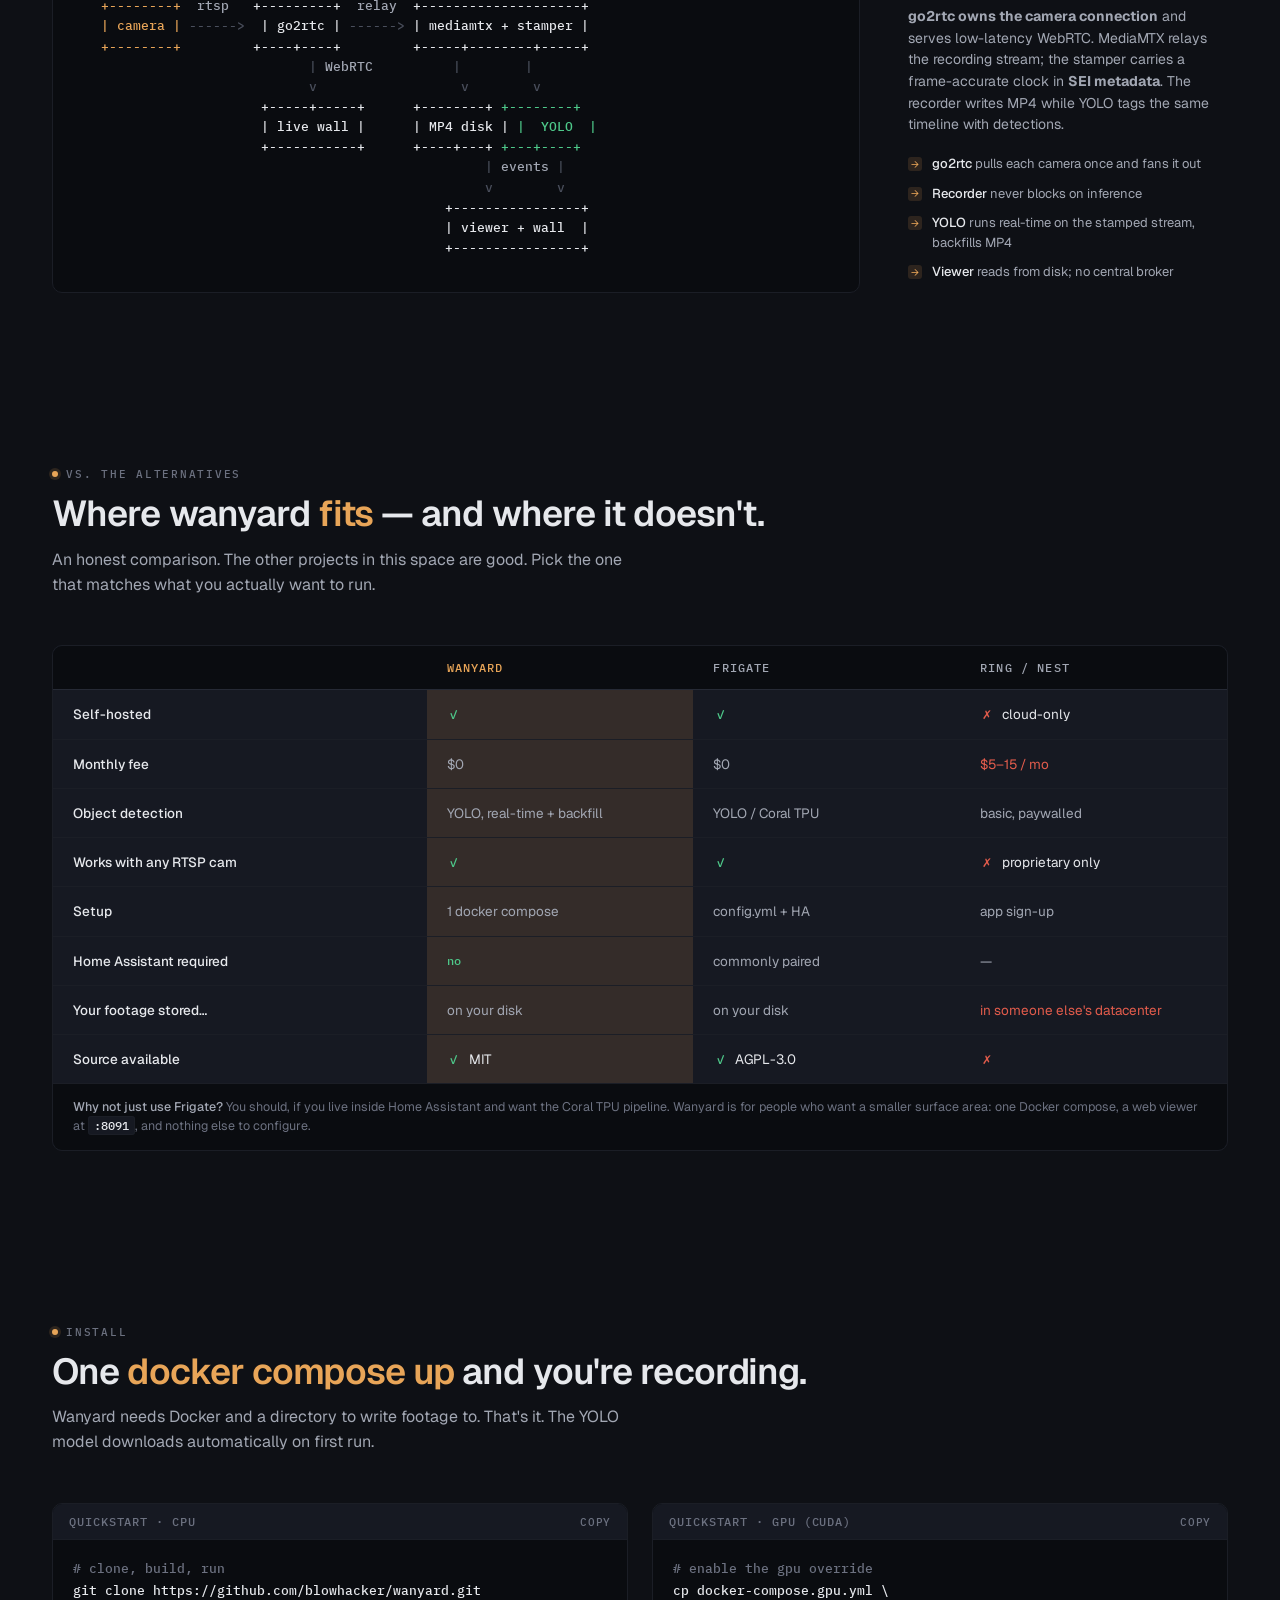
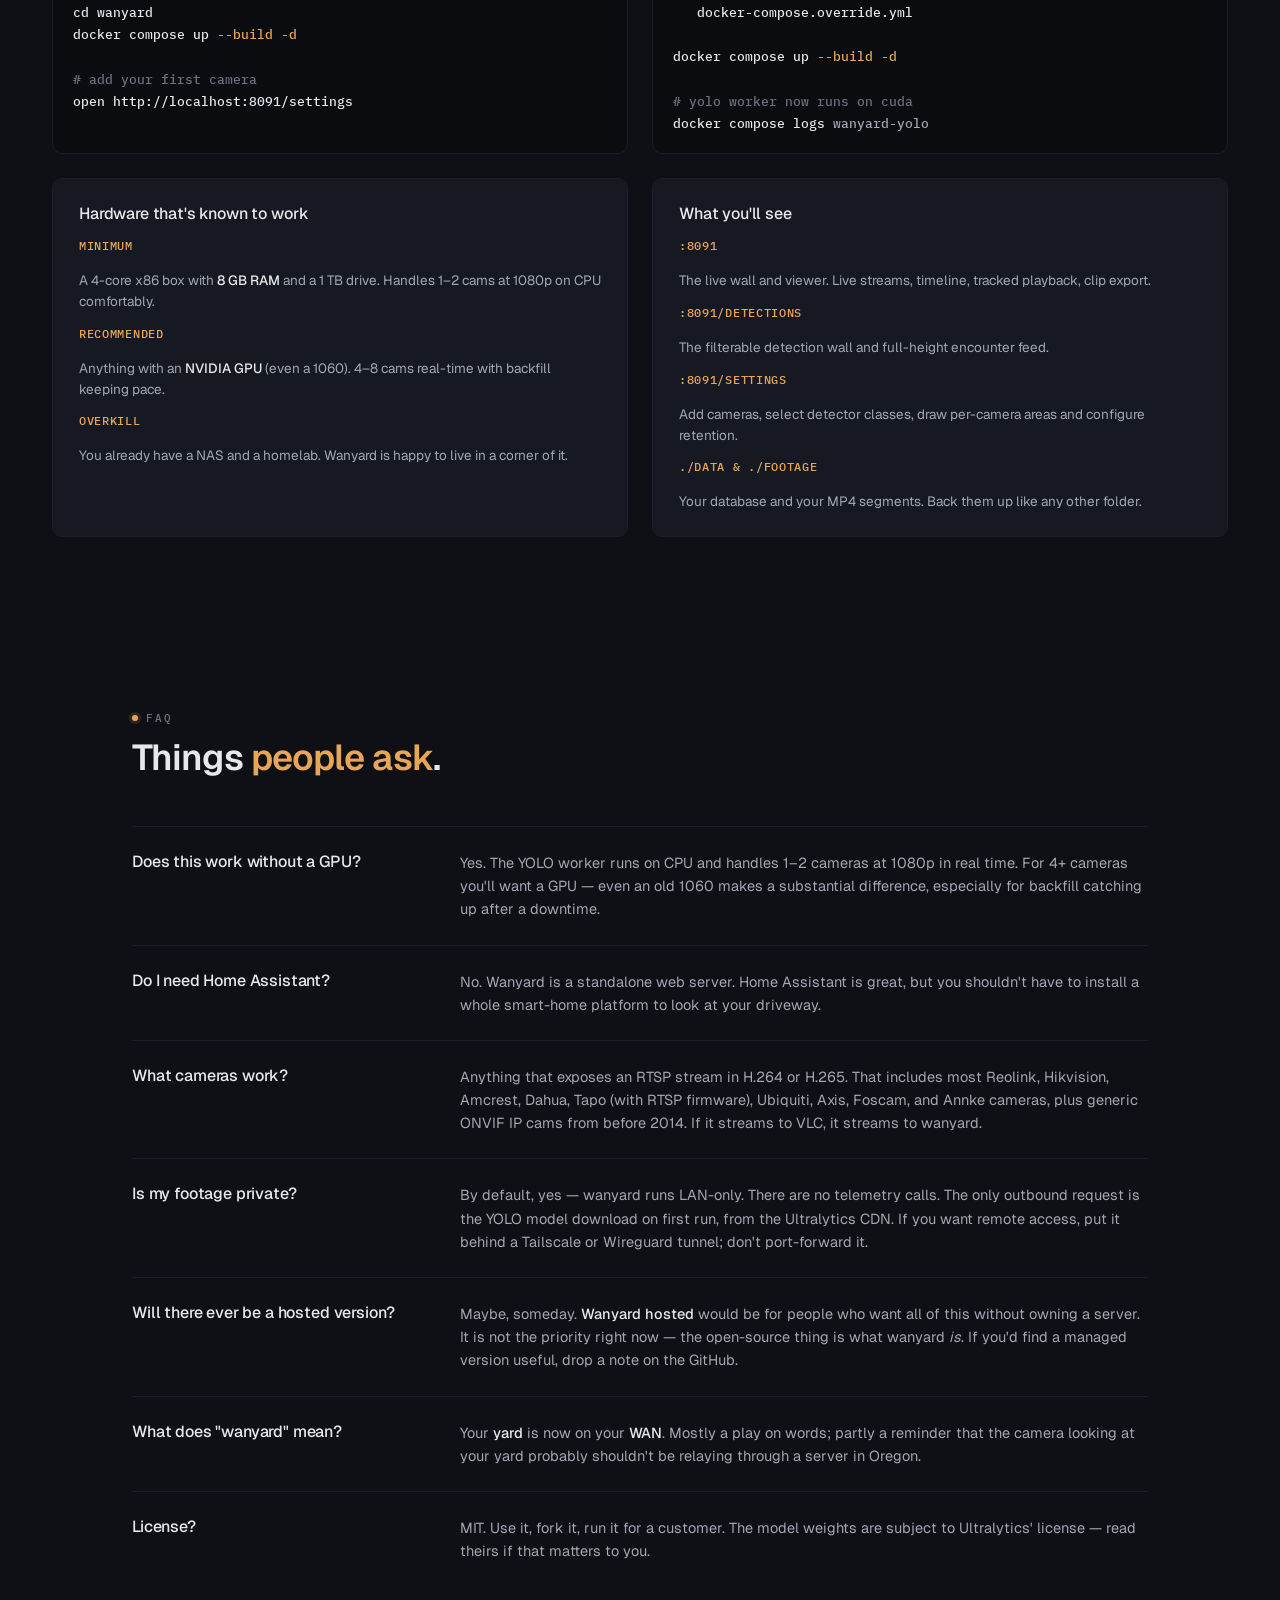
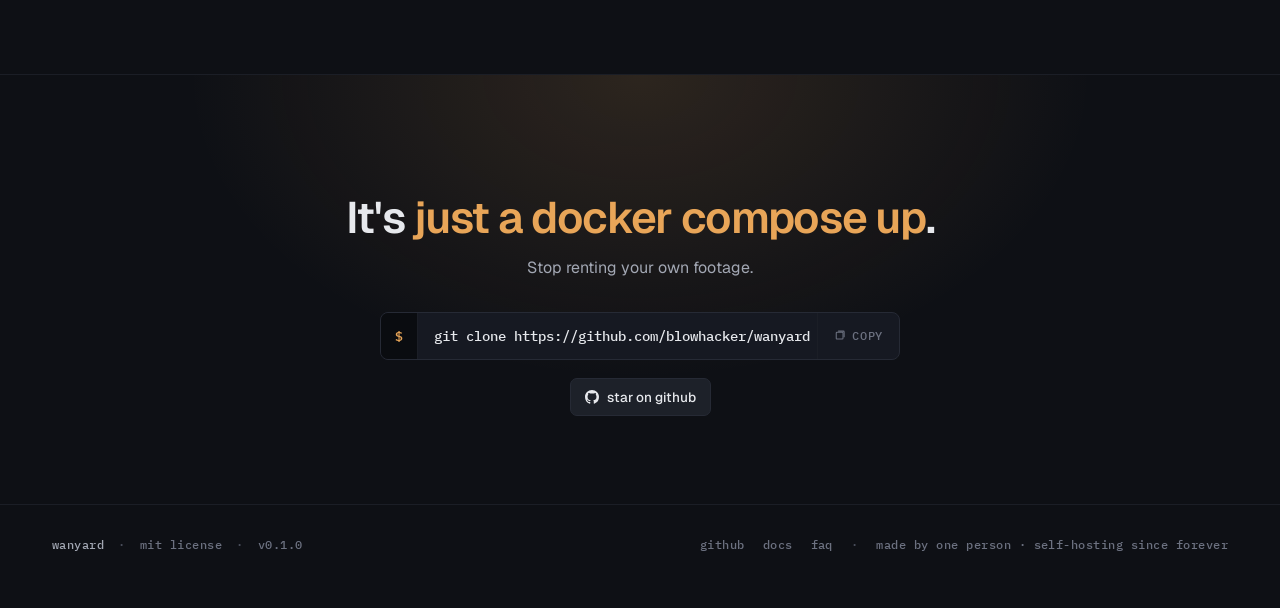
==== commit d2da8b4e: "Refresh site around detection encounters" ====
--- a/site/index.html
+++ b/site/index.html
@@ -2,9 +2,9 @@
 <html lang="en">
 <head>
 <meta charset="utf-8">
-<meta name="viewport" content="width=1440">
-<title>wanyard — self-hosted NVR with YOLO detection</title>
-<meta name="description" content="Wanyard records your RTSP cameras, runs YOLO object detection in real time, and serves a clean web viewer over your LAN. Self-hosted. No cloud. No subscription.">
+<meta name="viewport" content="width=device-width, initial-scale=1">
+<title>wanyard — find the moments in your camera footage</title>
+<meta name="description" content="A self-hosted NVR that turns RTSP camera footage into filterable encounters. Detection wall, tracked previews, mobile feed. Local, open source, no subscription.">
 <meta name="theme-color" content="#e8a558">
 
 <!-- Favicons -->
@@ -14,8 +14,8 @@
 <link rel="manifest" href="site.webmanifest">
 
 <!-- Open Graph / social -->
-<meta property="og:title" content="wanyard — self-hosted NVR with YOLO detection">
-<meta property="og:description" content="Records your RTSP cameras, runs YOLO in real time, serves a clean web viewer over your LAN. One docker compose up.">
+<meta property="og:title" content="wanyard — find the moments in your camera footage">
+<meta property="og:description" content="A self-hosted NVR with a filterable detection wall, tracked encounter previews, and a mobile feed. Your cameras, your hardware, your footage.">
 <meta property="og:type" content="website">
 <meta property="og:url" content="https://wanyard.com">
 <meta property="og:image" content="https://wanyard.com/assets/og-mark.png">
@@ -39,11 +39,10 @@
       <div class="ver">v0.1.0 · self-hosted</div>
     </div>
     <nav class="tb-nav">
-      <a href="#what">what it does</a>
+      <a href="#detections">detections</a>
+      <a href="#what">underneath</a>
       <a href="#cameras">cameras</a>
-      <a href="#compare">vs.</a>
       <a href="#install">install</a>
-      <a href="#faq">faq</a>
     </nav>
     <div class="tb-r">
       <a href="#install" class="btn" style="padding:7px 12px;font-size:13px">docs</a>
@@ -59,13 +58,13 @@
     <div class="wrap">
       <div class="hero-grid">
         <div class="hero-copy">
-          <div class="eyebrow"><span class="dot"></span>open source · mit licensed · runs on your hardware</div>
+          <div class="eyebrow"><span class="dot"></span>open source · local detection · your hardware</div>
           <h1 class="h1">
             Your yard<span class="punct">,</span><br>
             on your <span class="accent">WAN</span><span class="punct">.</span>
           </h1>
           <p class="h-sub">
-            <b>Wanyard</b> records your RTSP cameras, runs YOLO object detection in real time, and serves a clean web viewer over your LAN. A few Docker containers. No cloud. No subscription. No Home Assistant required.
+            <b>Wanyard</b> records any RTSP camera and turns days of footage into encounters you can actually skim. Filter by object and area, preview the whole visit, or swipe through a private detection feed.
           </p>
 
           <div class="cta-block">
@@ -82,8 +81,8 @@
                 <svg width="14" height="14" viewBox="0 0 16 16" fill="currentColor" aria-hidden="true"><path d="M8 0C3.58 0 0 3.58 0 8a8 8 0 0 0 5.47 7.59c.4.07.55-.17.55-.38 0-.19-.01-.82-.01-1.49-2.01.37-2.53-.49-2.69-.94-.09-.23-.48-.94-.82-1.13-.28-.15-.68-.52-.01-.53.63-.01 1.08.58 1.23.82.72 1.21 1.87.87 2.33.66.07-.52.28-.87.51-1.07-1.78-.2-3.64-.89-3.64-3.95 0-.87.31-1.59.82-2.15-.08-.2-.36-1.02.08-2.12 0 0 .67-.21 2.2.82.64-.18 1.32-.27 2-.27.68 0 1.36.09 2 .27 1.53-1.04 2.2-.82 2.2-.82.44 1.1.16 1.92.08 2.12.51.56.82 1.27.82 2.15 0 3.07-1.87 3.75-3.65 3.95.29.25.54.73.54 1.48 0 1.07-.01 1.93-.01 2.2 0 .21.15.46.55.38A8.01 8.01 0 0 0 16 8c0-4.42-3.58-8-8-8Z"/></svg>
                 view source
               </a>
-              <a href="#install" class="btn primary">
-                read the docs
+              <a href="#detections" class="btn primary">
+                see how it finds things
                 <svg width="12" height="12" viewBox="0 0 16 16" fill="none" aria-hidden="true"><path d="M3 8h10M9 4l4 4-4 4" stroke="currentColor" stroke-width="1.6" stroke-linecap="round" stroke-linejoin="round"/></svg>
               </a>
             </div>
@@ -91,171 +90,158 @@
 
           <ul class="h-foot">
             <li><span class="tick">✓</span> any rtsp camera</li>
-            <li><span class="tick">✓</span> cpu or gpu</li>
-            <li><span class="tick">✓</span> lan-only by default</li>
+            <li><span class="tick">✓</span> tracked encounters</li>
+            <li><span class="tick">✓</span> no cloud</li>
           </ul>
         </div>
 
-        <!-- viewer mockup -->
-        <div class="viewer" data-comment-anchor="hero-viewer">
-          <div class="v-bar">
-            <div class="v-bar-l">
-              <div class="v-traffic"><span></span><span></span><span></span></div>
-              <div class="v-url"><b>wanyard.local</b>:8091<span style="color:var(--txt-4)"> /</span></div>
+        <!-- detections wall + feed mockup -->
+        <div class="product-stage" data-comment-anchor="hero-viewer" aria-label="Wanyard detections wall and feed">
+          <div class="wall-window">
+            <div class="demo-bar">
+              <div class="demo-brand"><span class="mini-mark">w</span> Detections</div>
+              <div class="view-switch"><span class="active">▦</span><span>▤</span></div>
             </div>
-            <div class="v-bar-r"><span class="pulse"></span>LIVE · 4 CAMS</div>
-          </div>
-          <div class="v-body">
-            <div class="v-stage">
-              <img src="assets/feed.jpg" alt="Live camera feed">
-              <!-- YOLO detection boxes overlaid -->
-              <div class="v-box" style="left:9%;top:38%;width:18%;height:30%">
-                <div class="lbl">car <span class="pct">94%</span></div>
-              </div>
-              <div class="v-box" style="left:30%;top:46%;width:23%;height:31%">
-                <div class="lbl">car <span class="pct">97%</span></div>
-              </div>
-              <div class="v-box" style="left:54%;top:50%;width:22%;height:29%">
-                <div class="lbl">car <span class="pct">91%</span></div>
-              </div>
-              <div class="v-box" style="left:78%;top:48%;width:20%;height:33%">
-                <div class="lbl">car <span class="pct">88%</span></div>
-              </div>
-              <div class="v-ts">
-                <span>03:09:39</span>
-                <span class="sub">2026-05-13 · driveway</span>
-              </div>
-              <div class="v-tools">
-                <div class="b active" title="Boxes">
-                  <svg width="13" height="13" viewBox="0 0 16 16" fill="none"><rect x="3" y="3" width="10" height="10" stroke="currentColor" stroke-width="1.4"/><circle cx="8" cy="8" r="1.5" fill="currentColor"/></svg>
-                </div>
-                <div class="b" title="Fullscreen">
-                  <svg width="13" height="13" viewBox="0 0 16 16" fill="none"><path d="M3 5.5V3h2.5M13 5.5V3h-2.5M3 10.5V13h2.5M13 10.5V13h-2.5" stroke="currentColor" stroke-width="1.4" stroke-linecap="round"/></svg>
-                </div>
-                <div class="b" title="Clip">
-                  <svg width="13" height="13" viewBox="0 0 16 16" fill="none"><path d="M8 3v7M5 7.5l3 3 3-3M3 13h10" stroke="currentColor" stroke-width="1.4" stroke-linecap="round" stroke-linejoin="round"/></svg>
-                </div>
-              </div>
+            <div class="demo-filters">
+              <div><b>CAMERAS</b><span class="pill active">All</span><span class="pill">front</span><span class="pill">garden</span></div>
+              <div><b>AREAS</b><span class="pill">All</span><span class="pill active">peanut table</span></div>
+              <div><b>OBJECTS</b><span class="pill active">Bird 28</span><span class="pill">Person 14</span><span class="pill">Cat 2</span></div>
             </div>
-            <div class="v-events">
-              <div class="ev-h">
-                <h4>Activity</h4>
-                <div class="ct">142 TODAY</div>
-              </div>
-              <div class="chips">
-                <span class="chip on">all 142</span>
-                <span class="chip">car 87</span>
-                <span class="chip">person 41</span>
-                <span class="chip">cat 12</span>
-                <span class="chip">+3</span>
-              </div>
-              <div class="ev-list">
-                <div class="ev">
-                  <div class="thumb car"></div>
-                  <div class="meta"><div class="cls"><span class="sw"></span>car · 0.97</div><div class="time">03:09:39 · 4s</div></div>
-                </div>
-                <div class="ev">
-                  <div class="thumb person"></div>
-                  <div class="meta"><div class="cls"><span class="sw" style="background:var(--txt-2)"></span>person · 0.88</div><div class="time">02:54:12 · 11s</div></div>
-                </div>
-                <div class="ev">
-                  <div class="thumb cat"></div>
-                  <div class="meta"><div class="cls"><span class="sw" style="background:var(--txt-2)"></span>cat · 0.71</div><div class="time">02:31:48 · 22s</div></div>
-                </div>
-                <div class="ev">
-                  <div class="thumb car"></div>
-                  <div class="meta"><div class="cls"><span class="sw"></span>car · 0.94</div><div class="time">02:18:03 · 6s</div></div>
-                </div>
-                <div class="ev">
-                  <div class="thumb person"></div>
-                  <div class="meta"><div class="cls"><span class="sw" style="background:var(--txt-2)"></span>person · 0.92</div><div class="time">01:47:21 · 18s</div></div>
-                </div>
-              </div>
+            <div class="demo-heading"><span><i></i>All cameras</span><em>6 encounters</em></div>
+            <div class="demo-grid">
+              <article class="encounter-card">
+                <div class="demo-media scene-bird"><span class="wire"></span><span class="bird-shape"></span><b>BIRD</b><i>▶</i></div>
+                <footer>garden · 06:16:02 <span>8s</span></footer>
+              </article>
+              <article class="encounter-card">
+                <div class="demo-media scene-street media-a"><span class="person-shape"></span><b>PERSON</b><i>▶</i></div>
+                <footer>front · 07:48:14 <span>15s</span></footer>
+              </article>
+              <article class="encounter-card">
+                <div class="demo-media scene-cat"><span class="cat-shape"></span><b>CAT</b><i>▶</i></div>
+                <footer>garden · 08:03:51 <span>6s</span></footer>
+              </article>
+              <article class="encounter-card">
+                <div class="demo-media scene-street media-b"><span class="people-shape"></span><b>PERSON</b><i>▶</i></div>
+                <footer>front · 08:21:05 <span>21s</span></footer>
+              </article>
+              <article class="encounter-card">
+                <div class="demo-media scene-bird dusk"><span class="wire"></span><span class="bird-shape"></span><b>BIRD</b><i>▶</i></div>
+                <footer>garden · 08:46:40 <span>4s</span></footer>
+              </article>
+              <article class="encounter-card">
+                <div class="demo-media scene-street media-c"><b>CAR</b><i>▶</i></div>
+                <footer>front · 09:02:33 <span>11s</span></footer>
+              </article>
             </div>
           </div>
-          <div class="v-tl">
-            <div class="v-tl-h">
-              <span>TIMELINE · 24h</span>
-              <span>NOW · 03:09:39</span>
+          <div class="feed-phone">
+            <div class="phone-top"><span>9:41</span><b>•••</b></div>
+            <div class="phone-media scene-bird">
+              <span class="wire"></span><span class="bird-shape"></span>
+              <div class="feed-label"><b>BIRD</b><span>garden · peanut table</span></div>
+              <div class="feed-progress"><i></i></div>
+              <div class="feed-meta">Today, 06:16 · 8 seconds</div>
             </div>
-            <div class="v-ruler">
-              <div class="tick" style="left:0%"><span class="lbl">00</span></div>
-              <div class="tick" style="left:16.6%"><span class="lbl">04</span></div>
-              <div class="tick" style="left:33.3%"><span class="lbl">08</span></div>
-              <div class="tick" style="left:50%"><span class="lbl">12</span></div>
-              <div class="tick" style="left:66.6%"><span class="lbl">16</span></div>
-              <div class="tick" style="left:83.3%"><span class="lbl">20</span></div>
-              <div class="seg dim" style="left:2%;width:5%"></div>
-              <div class="seg" style="left:10%;width:3%"></div>
-              <div class="seg dim" style="left:14%;width:2%"></div>
-              <div class="seg" style="left:32%;width:8%"></div>
-              <div class="seg dim" style="left:42%;width:3%"></div>
-              <div class="seg" style="left:48%;width:6%"></div>
-              <div class="seg" style="left:56%;width:4%"></div>
-              <div class="seg dim" style="left:62%;width:5%"></div>
-              <div class="seg" style="left:70%;width:9%"></div>
-              <div class="seg" style="left:82%;width:6%"></div>
-              <div class="seg dim" style="left:90%;width:7%"></div>
-              <div class="playhead" style="left:13%"></div>
-            </div>
+            <div class="phone-nav"><span>⌃</span><i>2 / 6</i><span>⌄</span></div>
           </div>
         </div>
       </div>
     </div>
   </section>
 
+  <!-- ─────────── Detection experience ─────────── -->
+  <section class="sec detections-sec" id="detections" data-screen-label="02 Detections">
+    <div class="wrap">
+      <div class="sec-h detect-intro">
+        <span class="eyebrow"><span class="dot"></span>the useful bit</span>
+        <h2>Ten hours of footage.<br><span class="accent">One magpie.</span></h2>
+        <p class="lede">The detector sees frames. Wanyard turns them into visits: one walker, one card; a group moving together, one encounter. Then it gives you three good ways to find the moment.</p>
+      </div>
+
+      <div class="journey-grid">
+        <article class="journey">
+          <div class="journey-top"><span class="journey-n">01</span><span class="journey-icon">⌘</span></div>
+          <h3>Filter the wall</h3>
+          <p>Choose cameras, object classes and multiple areas. Areas belong to their camera, so “all of the front” and “peanut table in the garden” can coexist.</p>
+          <div class="journey-demo filter-demo">
+            <span>front · all</span><span>garden · peanut table</span><span>bird</span>
+          </div>
+        </article>
+        <article class="journey">
+          <div class="journey-top"><span class="journey-n">02</span><span class="journey-icon">◎</span></div>
+          <h3>Preview the whole visit</h3>
+          <p>Hover on desktop or press on touch. The preview follows the detected subject smoothly through the frame and keeps playing for the encounter, not an arbitrary second.</p>
+          <div class="journey-demo track-demo"><span class="track-box"><i>person</i></span><em></em></div>
+        </article>
+        <article class="journey">
+          <div class="journey-top"><span class="journey-n">03</span><span class="journey-icon">↕</span></div>
+          <h3>Swipe the feed</h3>
+          <p>Full-height video on mobile, arrow keys on desktop, and the next encounter preloaded. The URL follows the current item, so the exact moment is shareable.</p>
+          <div class="journey-demo swipe-demo"><span>previous</span><b>current encounter</b><span>next, preloaded</span></div>
+        </article>
+      </div>
+
+      <div class="privacy-band">
+        <span class="privacy-mark">◉</span>
+        <div><b>Object detection, not identity surveillance.</b><p>Wanyard recognises classes such as bird, cat, dog and person. It does not recognise faces, search profiles or upload footage for somebody else to analyse.</p></div>
+        <span class="privacy-status">LOCAL BY DEFAULT</span>
+      </div>
+    </div>
+  </section>
+
   <!-- ─────────── What it does ─────────── -->
-  <section class="sec" id="what" data-screen-label="02 What">
+  <section class="sec" id="what" data-screen-label="03 Underneath">
     <div class="wrap">
       <div class="sec-h">
-        <span class="eyebrow"><span class="dot"></span>what it does</span>
-        <h2>An NVR that doesn't <span class="accent">phone home</span>, doesn't charge you a subscription, and treats your old IP cameras as a feature, not a chore.</h2>
-        <p class="lede">Wanyard is opinionated about the boring parts (recording, retention, browser playback) so the interesting parts (detection, search, export) feel light.</p>
+        <span class="eyebrow"><span class="dot"></span>underneath the finding</span>
+        <h2>A recorder underneath.<br><span class="accent">A finding machine on top.</span></h2>
+        <p class="lede">Wanyard is opinionated about the boring parts—capture, timestamps, retention and browser playback—so finding the interesting parts feels light.</p>
       </div>
 
       <div class="feat-grid">
         <div class="feat">
           <div class="lbl"><span class="n">01</span> RECORDING</div>
-          <h3>Continuous capture, MP4 segments</h3>
-          <p>Every camera is recorded to disk as <b>seamless MP4 segments</b> and served live to browsers as HLS. Scrub the timeline, jump to any moment, export a clip — no transcode dance.</p>
-          <div class="gloss">RTSP H.264 / H.265 · stored on local disk</div>
+          <h3>Live wall and continuous capture</h3>
+          <p>Watch every camera live over <b>WebRTC</b>. Footage is written as timestamped MP4 segments, ready to scrub, replay and export without a cloud round-trip.</p>
+          <div class="gloss">RTSP in · WebRTC live · MP4 on disk</div>
         </div>
         <div class="feat">
           <div class="lbl"><span class="n">02</span> DETECTION</div>
-          <h3>YOLO, real-time and on backfill</h3>
-          <p>YOLO11 tags every segment with per-class detections — <b>person, car, dog, cat, bicycle, package</b>, the full COCO set — and crops a thumbnail for each event so the activity feed is scannable.</p>
-          <div class="gloss">ultralytics 8.3 · runs on CPU or CUDA</div>
+          <h3>YOLO, with classes you choose</h3>
+          <p>Select the classes worth keeping in settings. YOLO detects them in real time and can backfill recent recordings after an interruption.</p>
+          <div class="gloss">settings-selected classes · CPU or CUDA</div>
         </div>
         <div class="feat">
-          <div class="lbl"><span class="n">03</span> VIEWER</div>
-          <h3>One web UI, all your cameras</h3>
-          <p>A single-page viewer with a 24h timeline filmstrip, per-class event filtering, and clip download. Designed for a laptop on the couch, not a kiosk in a server room.</p>
-          <div class="gloss">no app · no port-forward · no auth gymnastics</div>
+          <div class="lbl"><span class="n">03</span> ENCOUNTERS</div>
+          <h3>Movement becomes a visit</h3>
+          <p>Tracking and spatial-temporal grouping join repeated boxes into <b>one useful encounter</b>, while preserving the path needed for a smooth preview.</p>
+          <div class="gloss">tracking · groups · complete encounter windows</div>
         </div>
         <div class="feat">
           <div class="lbl"><span class="n">04</span> STORAGE</div>
+          <h3>Timeline, wall and feed</h3>
+          <p>Use the full recording timeline when you know when, the detection wall when you know what, and the feed when you just want to see what visited.</p>
+          <div class="gloss">desktop + mobile · shareable moments</div>
+        </div>
+        <div class="feat">
+          <div class="lbl"><span class="n">05</span> STORAGE</div>
           <h3>Disk auto-cleanup</h3>
-          <p>Keep <code style="font:500 11.5px var(--font-mono);background:var(--bg-2);padding:1px 5px;border-radius:3px;border:1px solid var(--line-soft);color:var(--txt)">N</code> days of footage, or cap usage at <b>X gigabytes</b>. Wanyard prunes the oldest segments first and never lets the recorder fill the drive.</p>
-          <div class="gloss">configurable per-camera · safe defaults</div>
-        </div>
-        <div class="feat">
-          <div class="lbl"><span class="n">05</span> INSTALL</div>
-          <h3>Two containers, one compose file</h3>
-          <p>The recorder + web server is one container; the YOLO worker is another. <b>GPU is optional</b> — drop in <code style="font:500 11.5px var(--font-mono);background:var(--bg-2);padding:1px 5px;border-radius:3px;border:1px solid var(--line-soft);color:var(--txt)">docker-compose.gpu.yml</code> when you want acceleration.</p>
-          <div class="gloss">starlette · ultralytics · ffmpeg</div>
+          <p>Keep a chosen number of days or cap disk usage. Wanyard prunes the oldest footage first and never lets the recorder casually eat the drive.</p>
+          <div class="gloss">per-camera retention · safe defaults</div>
         </div>
         <div class="feat">
           <div class="lbl"><span class="n">06</span> DEPLOY</div>
-          <h3>Run it where you want.</h3>
-          <p>Wanyard is just two Docker containers — drop them on a <b>Synology, Raspberry Pi, or homelab box</b> on your LAN, or on a <b>Hetzner / Fly.io / DO droplet</b> and reach it over WireGuard or Tailscale. Self-hosted means <i>your</i> server, not necessarily one in your house.</p>
-          <div class="gloss">homelab · hetzner · fly.io · oracle free tier</div>
+          <h3>One Compose stack</h3>
+          <p>Bring Docker, a footage directory and an RTSP URL. The ingest, recorder, web app and detector come up together; add the GPU override when you want acceleration.</p>
+          <div class="gloss">go2rtc · mediamtx · ffmpeg · ultralytics</div>
         </div>
       </div>
     </div>
   </section>
 
   <!-- ─────────── Cameras strip ─────────── -->
-  <section class="sec thin" id="cameras" data-screen-label="03 Cameras">
+  <section class="sec thin" id="cameras" data-screen-label="04 Cameras">
     <div class="wrap">
       <div class="sec-h" style="margin-bottom:24px">
         <span class="eyebrow"><span class="dot"></span>any rtsp camera</span>
@@ -283,27 +269,32 @@
   </section>
 
   <!-- ─────────── Flow ASCII ─────────── -->
-  <section class="sec" id="how" data-screen-label="04 How">
+  <section class="sec" id="how" data-screen-label="05 How">
     <div class="wrap">
       <div class="sec-h">
         <span class="eyebrow"><span class="dot"></span>under the hood</span>
-        <h2>A timestamping relay, two workers, one disk. <span class="accent">Decoupled on purpose.</span></h2>
+        <h2>One camera pull, several useful views. <span class="accent">Decoupled on purpose.</span></h2>
       </div>
       <div class="flow-wrap">
-        <pre class="flow">  <span class="cam">+--------+</span>  rtsp   <span class="core">+---------------------+</span>  stamped  <span class="core">+----------+</span>  mp4   <span class="core">+--------+</span>
-  <span class="cam">| camera |</span> <span class="arrow">------&gt;</span>  <span class="core">|  mediamtx + stamper |</span> <span class="arrow">--------&gt;</span>  <span class="core">| recorder |</span> <span class="arrow">-----&gt;</span> <span class="core">|  disk  |</span>
-  <span class="cam">+--------+</span>         <span class="core">+---------------------+</span>           <span class="core">+----+-----+</span>         <span class="core">+--------+</span>
-                      injects SEI frame clock,              <span class="arrow">|</span> hls
-                      fans out one pull                    <span class="arrow">v</span>
-                                                      <span class="core">+----+-----+</span>          <span class="yolo">+--------+</span>
-                                             you <span class="arrow">---&gt;</span> <span class="core">|  viewer  |</span> <span class="arrow">&lt;-events-</span> <span class="yolo">|  yolo  |</span>
-                                                      <span class="core">+----------+</span>          <span class="yolo">+--------+</span></pre>
+        <pre class="flow">  <span class="cam">+--------+</span>  rtsp   <span class="core">+---------+</span>  relay  <span class="core">+--------------------+</span>
+  <span class="cam">| camera |</span> <span class="arrow">------&gt;</span>  <span class="core">| go2rtc |</span> <span class="arrow">------&gt;</span> <span class="core">| mediamtx + stamper |</span>
+  <span class="cam">+--------+</span>         <span class="core">+----+----+</span>         <span class="core">+-----+--------+-----+</span>
+                            <span class="arrow">|</span> WebRTC          <span class="arrow">|</span>        <span class="arrow">|</span>
+                            <span class="arrow">v</span>                  <span class="arrow">v</span>        <span class="arrow">v</span>
+                      <span class="core">+-----+-----+</span>      <span class="core">+--------+</span> <span class="yolo">+--------+</span>
+                      <span class="core">| live wall |</span>      <span class="core">| MP4 disk |</span> <span class="yolo">|  YOLO  |</span>
+                      <span class="core">+-----------+</span>      <span class="core">+----+---+</span> <span class="yolo">+---+----+</span>
+                                                  <span class="arrow">|</span> events <span class="arrow">|</span>
+                                                  <span class="arrow">v</span>        <span class="arrow">v</span>
+                                             <span class="core">+----------------+</span>
+                                             <span class="core">| viewer + wall  |</span>
+                                             <span class="core">+----------------+</span></pre>
 
         <div class="flow-side">
           <h3>Decoupled by design.</h3>
-          <p>An ingest relay (<b>mediamtx + stamper</b>) pulls each camera once. The stamper carries a frame-accurate clock in <b>SEI metadata</b>—codec-copy for H.264, with an H.264 re-encode fallback for other codecs. The recorder turns that stamped stream into <b>MP4</b>; the YOLO worker <b>tags segments with detections</b>. Any stage can restart without the others noticing.</p>
+          <p><b>go2rtc owns the camera connection</b> and serves low-latency WebRTC. MediaMTX relays the recording stream; the stamper carries a frame-accurate clock in <b>SEI metadata</b>. The recorder writes MP4 while YOLO tags the same timeline with detections.</p>
           <ul>
-            <li><span class="tick">→</span><span><b>Relay</b> pulls each camera once, fans the stamped stream out</span></li>
+            <li><span class="tick">→</span><span><b>go2rtc</b> pulls each camera once and fans it out</span></li>
             <li><span class="tick">→</span><span><b>Recorder</b> never blocks on inference</span></li>
             <li><span class="tick">→</span><span><b>YOLO</b> runs real-time on the stamped stream, backfills MP4</span></li>
             <li><span class="tick">→</span><span><b>Viewer</b> reads from disk; no central broker</span></li>
@@ -314,7 +305,7 @@
   </section>
 
   <!-- ─────────── Comparison ─────────── -->
-  <section class="sec" id="compare" data-screen-label="05 Compare">
+  <section class="sec" id="compare" data-screen-label="06 Compare">
     <div class="wrap">
       <div class="sec-h">
         <span class="eyebrow"><span class="dot"></span>vs. the alternatives</span>
@@ -377,7 +368,7 @@
   </section>
 
   <!-- ─────────── Quickstart ─────────── -->
-  <section class="sec" id="install" data-screen-label="06 Install">
+  <section class="sec" id="install" data-screen-label="07 Install">
     <div class="wrap">
       <div class="sec-h">
         <span class="eyebrow"><span class="dot"></span>install</span>
@@ -433,9 +424,11 @@
           <h3>What you'll see</h3>
           <dl>
             <dt>:8091</dt>
-            <dd>The viewer. Live streams, 24h timeline, event feed, clip export.</dd>
+            <dd>The live wall and viewer. Live streams, timeline, tracked playback, clip export.</dd>
+            <dt>:8091/detections</dt>
+            <dd>The filterable detection wall and full-height encounter feed.</dd>
             <dt>:8091/settings</dt>
-            <dd>Add cameras (paste an <code>rtsp://</code> URL), check system status, configure cleanup.</dd>
+            <dd>Add cameras, select detector classes, draw per-camera areas and configure retention.</dd>
             <dt>./data &amp; ./footage</dt>
             <dd>Your database and your MP4 segments. Back them up like any other folder.</dd>
           </dl>
@@ -445,7 +438,7 @@
   </section>
 
   <!-- ─────────── FAQ ─────────── -->
-  <section class="sec" id="faq" data-screen-label="07 FAQ">
+  <section class="sec" id="faq" data-screen-label="08 FAQ">
     <div class="wrap" style="max-width:1080px">
       <div class="sec-h">
         <span class="eyebrow"><span class="dot"></span>faq</span>
@@ -486,7 +479,7 @@
   </section>
 
   <!-- ─────────── Closer ─────────── -->
-  <section class="closer" data-screen-label="08 Closer">
+  <section class="closer" data-screen-label="09 Closer">
     <div class="wrap">
       <h2>It's <span class="accent">just a docker compose up</span>.</h2>
       <p>Stop renting your own footage.</p>
--- a/site/style.css
+++ b/site/style.css
@@ -723,4 +723,528 @@
 }
 .divider-label::before,.divider-label::after{
   content:''; flex:1; height:1px; background:var(--line-soft);
-}+}
+
+/* ─────────── Detection-first product showcase ─────────── */
+.hero-grid{
+  grid-template-columns:minmax(0, 470px) minmax(0, 1fr);
+  gap:52px;
+}
+.hero-copy{min-width:0}
+.cmd,.cmd code{min-width:0}
+.product-stage{
+  position:relative;
+  min-width:0;
+  min-height:540px;
+  padding:22px 34px 44px 0;
+  isolation:isolate;
+}
+.product-stage::before{
+  content:'';
+  position:absolute;
+  inset:2% -10% -4% 4%;
+  z-index:-1;
+  background:radial-gradient(ellipse at 52% 45%, rgba(232,165,88,.13), transparent 64%);
+  filter:blur(8px);
+}
+.wall-window{
+  position:relative;
+  overflow:hidden;
+  min-height:474px;
+  border:1px solid var(--line);
+  border-radius:13px;
+  background:#0b0d12;
+  box-shadow:
+    0 1px 0 rgba(255,255,255,.04) inset,
+    0 34px 70px -30px rgba(0,0,0,.92),
+    0 0 0 1px rgba(0,0,0,.45);
+}
+.demo-bar{
+  height:45px;
+  padding:0 13px;
+  display:flex;
+  align-items:center;
+  justify-content:space-between;
+  background:#101219;
+  border-bottom:1px solid #21252e;
+}
+.demo-brand{
+  display:flex;
+  align-items:center;
+  gap:8px;
+  font:600 11px var(--font-ui);
+  color:#d9dce2;
+}
+.mini-mark{
+  width:17px;height:17px;border-radius:4px;
+  display:grid;place-items:center;
+  background:var(--accent);
+  color:var(--accent-ink);
+  font:700 9px var(--font-mono);
+}
+.view-switch{
+  display:flex;
+  align-items:center;
+  gap:2px;
+  padding:2px;
+  border:1px solid #272b35;
+  border-radius:5px;
+  color:#59606e;
+  font:500 12px var(--font-mono);
+}
+.view-switch span{padding:2px 5px;border-radius:3px}
+.view-switch .active{background:var(--accent-soft);color:var(--accent)}
+.demo-filters{
+  padding:11px 13px 9px;
+  display:flex;
+  flex-direction:column;
+  gap:6px;
+  border-bottom:1px solid #20232c;
+  background:#101219;
+}
+.demo-filters > div{display:flex;align-items:center;gap:5px;min-width:0}
+.demo-filters b{
+  width:52px;
+  flex:none;
+  font:500 7px var(--font-mono);
+  letter-spacing:.12em;
+  color:#515766;
+}
+.pill{
+  padding:3px 7px;
+  border:1px solid #292d37;
+  border-radius:999px;
+  background:#171a22;
+  color:#767d8c;
+  font:500 8px var(--font-ui);
+  white-space:nowrap;
+}
+.pill.active{border-color:var(--accent-line);background:var(--accent-soft);color:var(--accent)}
+.demo-heading{
+  padding:12px 13px 9px;
+  display:flex;
+  align-items:center;
+  justify-content:space-between;
+  font:500 9px var(--font-ui);
+  color:#c8cbd2;
+}
+.demo-heading span{display:flex;align-items:center;gap:7px}
+.demo-heading i{width:5px;height:5px;border-radius:50%;background:var(--accent);box-shadow:0 0 0 3px var(--accent-soft)}
+.demo-heading em{font:400 8px var(--font-mono);font-style:normal;color:#555c69}
+.demo-grid{
+  padding:0 13px 14px;
+  display:grid;
+  grid-template-columns:repeat(3,minmax(0,1fr));
+  gap:8px;
+}
+.encounter-card{
+  overflow:hidden;
+  border:1px solid #252a34;
+  border-radius:7px;
+  background:#141821;
+  box-shadow:0 8px 20px rgba(0,0,0,.18);
+}
+.demo-media{
+  position:relative;
+  height:92px;
+  overflow:hidden;
+  background:#252a30;
+}
+.demo-media::after,.phone-media::after{
+  content:'';
+  position:absolute;inset:0;
+  background:linear-gradient(180deg,rgba(5,6,8,.05),transparent 52%,rgba(5,6,8,.25));
+}
+.demo-media > b{
+  position:absolute;left:7px;top:7px;z-index:3;
+  padding:3px 6px;border-radius:999px;
+  background:rgba(13,15,19,.87);
+  color:#efba76;
+  font:600 7px var(--font-mono);
+  letter-spacing:.08em;
+}
+.demo-media > i{
+  position:absolute;right:7px;top:7px;z-index:3;
+  width:18px;height:18px;border-radius:50%;
+  display:grid;place-items:center;
+  background:rgba(13,15,19,.78);
+  color:#dfe2e8;
+  font:normal 7px var(--font-ui);
+}
+.encounter-card footer{
+  height:27px;
+  padding:0 7px;
+  display:flex;
+  align-items:center;
+  justify-content:space-between;
+  color:#858b98;
+  font:500 7.5px var(--font-mono);
+  white-space:nowrap;
+}
+.encounter-card footer span{color:#555c69}
+.scene-street{
+  background-image:
+    linear-gradient(135deg,rgba(8,10,13,.08),rgba(8,10,13,.1)),
+    url("assets/feed.jpg");
+  background-size:270%;
+  filter:saturate(.78);
+}
+.scene-street.media-a{background-position:17% 62%}
+.scene-street.media-b{background-position:51% 65%}
+.scene-street.media-c{background-position:86% 66%}
+.scene-bird{
+  background:
+    radial-gradient(circle at 73% 24%,rgba(250,209,139,.55),transparent 22%),
+    linear-gradient(160deg,#756950 0%,#a7a07e 46%,#4a503f 47%,#20271e 100%);
+}
+.scene-bird.dusk{
+  background:
+    radial-gradient(circle at 25% 20%,rgba(244,184,114,.55),transparent 18%),
+    linear-gradient(160deg,#706078 0%,#b2866f 46%,#434034 47%,#1d211c 100%);
+}
+.scene-bird .wire{
+  position:absolute;z-index:1;
+  width:145%;height:80px;
+  left:-18%;top:54%;
+  border-top:2px solid rgba(17,19,17,.72);
+  border-radius:50%;
+  transform:rotate(-4deg);
+}
+.bird-shape{
+  position:absolute;z-index:2;
+  width:20px;height:12px;
+  left:54%;top:41%;
+  border-radius:60% 45% 55% 45%;
+  background:#161a17;
+  transform:rotate(-5deg);
+  box-shadow:-8px 5px 0 -5px #161a17;
+}
+.bird-shape::before{
+  content:'';
+  position:absolute;
+  width:8px;height:8px;
+  right:-3px;top:-4px;
+  border-radius:50%;
+  background:#161a17;
+}
+.bird-shape::after{
+  content:'';
+  position:absolute;
+  width:17px;height:4px;
+  left:-12px;bottom:-1px;
+  border-radius:100% 0 0 100%;
+  background:#161a17;
+  transform:rotate(-20deg);
+  transform-origin:right center;
+}
+.scene-cat{
+  background:
+    linear-gradient(175deg,transparent 55%,rgba(16,21,15,.25) 56%),
+    linear-gradient(155deg,#807765,#aaa28b 56%,#485040 57%,#273024);
+}
+.cat-shape{
+  position:absolute;left:46%;top:47%;z-index:2;
+  width:27px;height:15px;
+  border-radius:45% 55% 35% 40%;
+  background:#232521;
+}
+.cat-shape::before{
+  content:'';
+  position:absolute;right:-6px;top:-5px;
+  width:10px;height:10px;border-radius:50%;
+  background:#232521;
+  clip-path:polygon(0 100%,0 12%,37% 37%,65% 0,100% 100%);
+}
+.cat-shape::after{
+  content:'';
+  position:absolute;left:-12px;top:2px;
+  width:17px;height:5px;border-radius:50%;
+  border-top:3px solid #232521;
+  transform:rotate(25deg);
+}
+.person-shape,.people-shape{
+  position:absolute;z-index:2;
+  left:52%;top:34%;
+  width:10px;height:35px;
+  border-radius:6px 6px 2px 2px;
+  background:#2b2524;
+  box-shadow:0 5px 10px rgba(0,0,0,.25);
+}
+.person-shape::before,.people-shape::before{
+  content:'';
+  position:absolute;left:1px;top:-8px;
+  width:8px;height:8px;border-radius:50%;background:#2b2524;
+}
+.people-shape{left:43%;background:#23292b}
+.people-shape::before{background:#23292b}
+.people-shape::after{
+  content:'';
+  position:absolute;left:15px;top:5px;
+  width:10px;height:30px;border-radius:6px 6px 2px 2px;
+  background:#342a28;
+  box-shadow:1px -8px 0 -1px #342a28;
+}
+
+.feed-phone{
+  position:absolute;
+  right:0;
+  bottom:0;
+  z-index:5;
+  width:178px;
+  height:330px;
+  overflow:hidden;
+  border:1px solid #343943;
+  border-radius:23px;
+  background:#0a0c10;
+  box-shadow:
+    0 24px 55px rgba(0,0,0,.72),
+    0 0 0 4px #11141a,
+    0 0 0 5px #282d37;
+}
+.phone-top{
+  height:29px;padding:0 13px;
+  display:flex;align-items:center;justify-content:space-between;
+  color:#a7acb6;
+  font:500 7px var(--font-mono);
+  background:#0b0d11;
+}
+.phone-top b{letter-spacing:1px;color:#626875}
+.phone-media{
+  position:relative;
+  height:255px;
+  overflow:hidden;
+}
+.phone-media .wire{top:59%;height:100px}
+.phone-media .bird-shape{left:47%;top:48%;transform:scale(1.6)}
+.feed-label{
+  position:absolute;left:11px;bottom:37px;z-index:4;
+  display:flex;flex-direction:column;align-items:flex-start;gap:4px;
+}
+.feed-label b{
+  padding:4px 7px;border-radius:999px;
+  background:rgba(13,15,19,.82);color:#efba76;
+  font:600 8px var(--font-mono);letter-spacing:.08em;
+}
+.feed-label span{font:500 7px var(--font-ui);color:#fff;text-shadow:0 1px 4px #000}
+.feed-progress{
+  position:absolute;left:11px;right:11px;bottom:22px;z-index:4;
+  height:2px;border-radius:2px;background:rgba(255,255,255,.22);
+}
+.feed-progress i{display:block;width:48%;height:100%;background:var(--accent);border-radius:inherit}
+.feed-meta{
+  position:absolute;left:11px;bottom:8px;z-index:4;
+  color:rgba(255,255,255,.74);
+  font:500 6.5px var(--font-mono);
+}
+.phone-nav{
+  height:46px;
+  display:flex;align-items:center;justify-content:space-around;
+  color:#666d79;
+  font:500 10px var(--font-mono);
+}
+.phone-nav i{font-style:normal;font-size:7px;color:#9298a4}
+
+/* ─────────── Detection journey ─────────── */
+.detections-sec{
+  background:
+    radial-gradient(ellipse at 18% 4%,rgba(232,165,88,.07),transparent 38%),
+    var(--bg-2);
+  border-bottom:1px solid var(--line-soft);
+}
+.detect-intro{max-width:850px}
+.detect-intro h2{font-size:46px}
+.detect-intro .lede{max-width:680px;font-size:17px}
+.journey-grid{
+  display:grid;
+  grid-template-columns:repeat(3,1fr);
+  gap:16px;
+}
+.journey{
+  min-height:355px;
+  padding:26px;
+  display:flex;
+  flex-direction:column;
+  overflow:hidden;
+  border:1px solid var(--line);
+  border-radius:12px;
+  background:linear-gradient(155deg,rgba(255,255,255,.018),transparent 55%),var(--surf);
+}
+.journey-top{display:flex;align-items:center;justify-content:space-between;margin-bottom:34px}
+.journey-n{
+  color:var(--accent);
+  font:600 11px var(--font-mono);
+  letter-spacing:.1em;
+}
+.journey-icon{
+  width:30px;height:30px;border-radius:7px;
+  display:grid;place-items:center;
+  border:1px solid var(--line);
+  background:var(--bg-2);
+  color:var(--txt-2);
+  font:500 14px var(--font-mono);
+}
+.journey h3{
+  margin-bottom:8px;
+  color:var(--txt);
+  font:500 22px var(--font-ui);
+  letter-spacing:-.02em;
+}
+.journey p{
+  color:var(--txt-2);
+  font-size:14px;
+  line-height:1.58;
+  text-wrap:pretty;
+}
+.journey-demo{
+  min-height:72px;
+  margin-top:auto;
+  padding-top:20px;
+  border-top:1px solid var(--line-soft);
+}
+.filter-demo{display:flex;align-items:flex-start;flex-wrap:wrap;gap:6px}
+.filter-demo span{
+  padding:5px 9px;border:1px solid var(--accent-line);border-radius:999px;
+  background:var(--accent-soft);color:var(--accent);
+  font:500 9px var(--font-mono);
+}
+.track-demo{
+  position:relative;
+  background:
+    linear-gradient(90deg,transparent,rgba(232,165,88,.08),transparent),
+    repeating-linear-gradient(90deg,var(--line-soft) 0,var(--line-soft) 1px,transparent 1px,transparent 30px);
+}
+.track-demo em{
+  position:absolute;left:8%;right:8%;bottom:25px;height:1px;
+  background:linear-gradient(90deg,transparent,var(--accent),transparent);
+}
+.track-box{
+  position:absolute;left:44%;bottom:13px;
+  width:34px;height:48px;
+  border:1px solid var(--accent);
+  border-radius:3px;
+  box-shadow:0 0 14px var(--accent-soft);
+}
+.track-box i{
+  position:absolute;left:-1px;top:-14px;
+  padding:1px 4px;background:var(--accent);color:var(--accent-ink);
+  font:600 7px var(--font-mono);font-style:normal;
+}
+.swipe-demo{
+  display:flex;align-items:center;justify-content:center;gap:8px;
+  overflow:hidden;
+  white-space:nowrap;
+}
+.swipe-demo span,.swipe-demo b{
+  padding:8px 10px;border:1px solid var(--line);border-radius:6px;
+  color:var(--txt-4);background:var(--bg-2);
+  font:500 8px var(--font-mono);
+}
+.swipe-demo b{padding:11px 13px;color:var(--txt);border-color:var(--accent-line);background:var(--accent-soft)}
+.privacy-band{
+  margin-top:18px;
+  padding:22px 24px;
+  display:grid;
+  grid-template-columns:auto 1fr auto;
+  gap:18px;
+  align-items:center;
+  border:1px solid var(--accent-line);
+  border-radius:10px;
+  background:rgba(232,165,88,.055);
+}
+.privacy-mark{
+  width:34px;height:34px;border-radius:50%;
+  display:grid;place-items:center;
+  background:var(--accent-soft);color:var(--accent);
+}
+.privacy-band b{display:block;margin-bottom:2px;font-size:14px;font-weight:500;color:var(--txt)}
+.privacy-band p{font-size:13px;color:var(--txt-2)}
+.privacy-status{
+  color:var(--accent);
+  font:600 9px var(--font-mono);
+  letter-spacing:.1em;
+  white-space:nowrap;
+}
+
+/* ─────────── Responsive layout ─────────── */
+@media (max-width:1100px){
+  .topbar{padding:0 24px}
+  .tb-nav a{padding:8px 8px;font-size:12.5px}
+  .hero{padding-top:68px}
+  .hero-grid{grid-template-columns:1fr;gap:48px}
+  .hero-copy{max-width:660px}
+  .h-sub{max-width:600px}
+  .product-stage{width:min(780px,100%);margin:0 auto;min-height:510px}
+  .feat-grid{grid-template-columns:repeat(2,1fr)}
+  .flow-wrap{grid-template-columns:1fr;gap:28px}
+  .flow-side{max-width:680px}
+}
+@media (max-width:760px){
+  .wrap{padding:0 20px}
+  .topbar{height:54px;padding:0 18px}
+  .tb-sep,.ver,.tb-nav,.tb-r > .btn{display:none}
+  .hero{padding:58px 0 34px}
+  .h1{font-size:48px;margin:16px 0 18px}
+  .hero-copy{width:100%;max-width:100%}
+  .hero-copy > .eyebrow{font-size:9.5px;line-height:1.5;letter-spacing:.1em}
+  .h-sub{font-size:16px}
+  .cta-block{margin-top:26px}
+  .cmd code{padding:12px;font-size:11px}
+  .cmd .prompt{padding:0 10px}
+  .cmd .copy{padding:0 10px}
+  .h-foot{gap:14px;margin-top:22px}
+  .product-stage{min-height:405px;padding:10px 13px 28px 0}
+  .wall-window{min-height:375px}
+  .demo-bar{height:39px}
+  .demo-filters{padding:8px 9px;gap:5px}
+  .demo-filters > div{overflow:hidden}
+  .demo-filters b{width:45px;font-size:6px}
+  .pill{font-size:7px;padding:2px 6px}
+  .demo-heading{padding:9px}
+  .demo-grid{grid-template-columns:repeat(2,1fr);padding:0 9px 10px;gap:6px}
+  .encounter-card:nth-child(n+5){display:none}
+  .demo-media{height:72px}
+  .feed-phone{width:138px;height:255px;border-radius:18px}
+  .phone-top{height:24px}
+  .phone-media{height:197px}
+  .phone-nav{height:34px}
+  .phone-media .bird-shape{transform:scale(1.25)}
+  .sec{padding:68px 0}
+  .sec.thin{padding:48px 0}
+  .sec-h{margin-bottom:34px}
+  .sec-h h2,.detect-intro h2{font-size:34px}
+  .detect-intro .lede{font-size:15px}
+  .journey-grid,.feat-grid,.qs{grid-template-columns:1fr}
+  .journey{min-height:320px}
+  .privacy-band{grid-template-columns:auto 1fr;padding:18px}
+  .privacy-status{grid-column:2}
+  .cams{padding:22px}
+  .cams .row{gap:8px 16px;font-size:13px}
+  .flow{padding:22px 18px;font-size:10.5px}
+  .cmp{overflow-x:auto}
+  .cmp-tbl{min-width:700px}
+  .faq-row{grid-template-columns:1fr;gap:8px}
+  .closer{padding:88px 0 68px}
+  .closer h2{font-size:35px}
+  .foot .wrap{flex-direction:column;align-items:flex-start!important;gap:18px}
+  .foot .r{flex-wrap:wrap;gap:12px}
+}
+@media (max-width:460px){
+  .gh{padding:7px 10px}
+  .h1{font-size:43px}
+  .cta-row .btn{flex:1;justify-content:center}
+  .cmd .copy{display:none}
+  .product-stage{min-height:372px;padding-right:4px}
+  .wall-window{min-height:352px}
+  .feed-phone{right:-4px;bottom:4px;width:120px;height:226px}
+  .phone-top{height:22px}
+  .phone-media{height:174px}
+  .phone-nav{height:30px}
+  .feed-label{left:8px;bottom:32px}
+  .feed-meta{left:8px}
+  .feed-progress{left:8px;right:8px}
+  .encounter-card footer{font-size:6.5px}
+  .privacy-mark{display:none}
+  .privacy-band,.privacy-status{grid-column:auto}
+  .privacy-band{grid-template-columns:1fr}
+  .journey{padding:22px}
+}
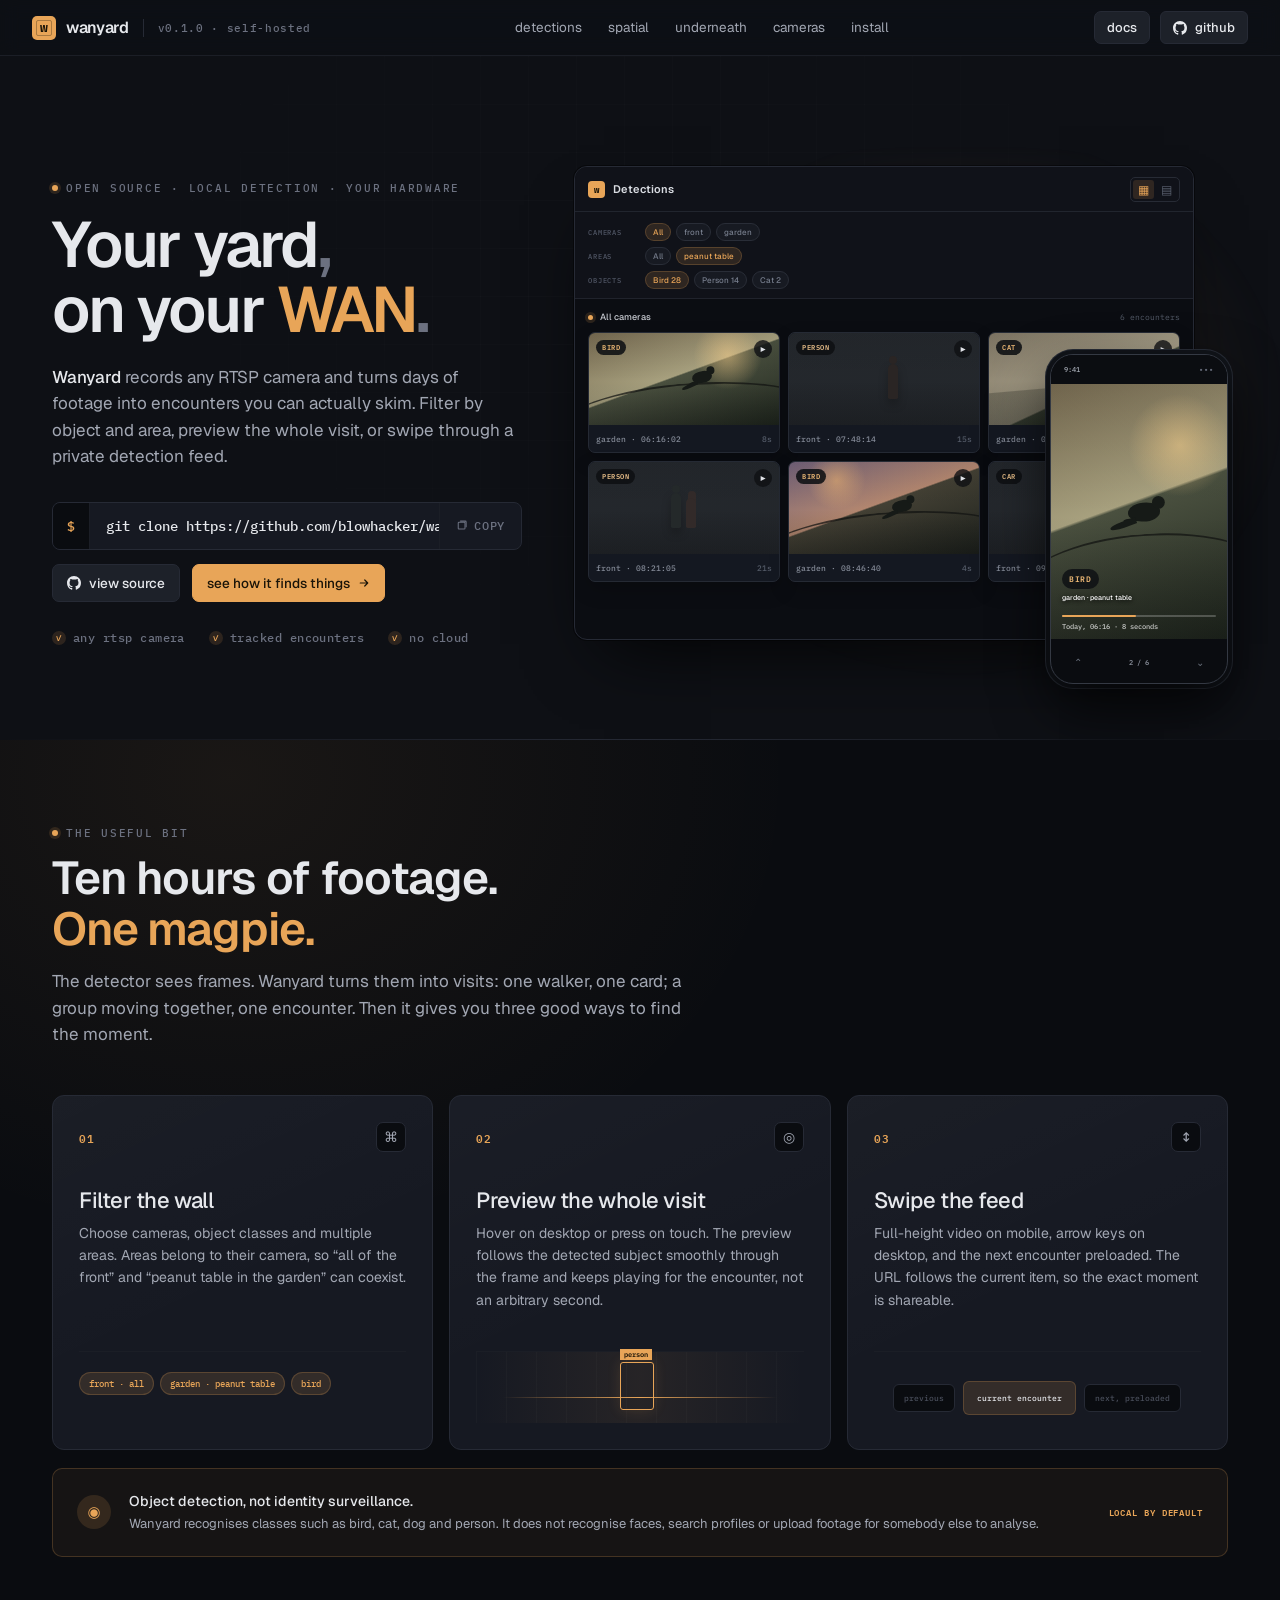
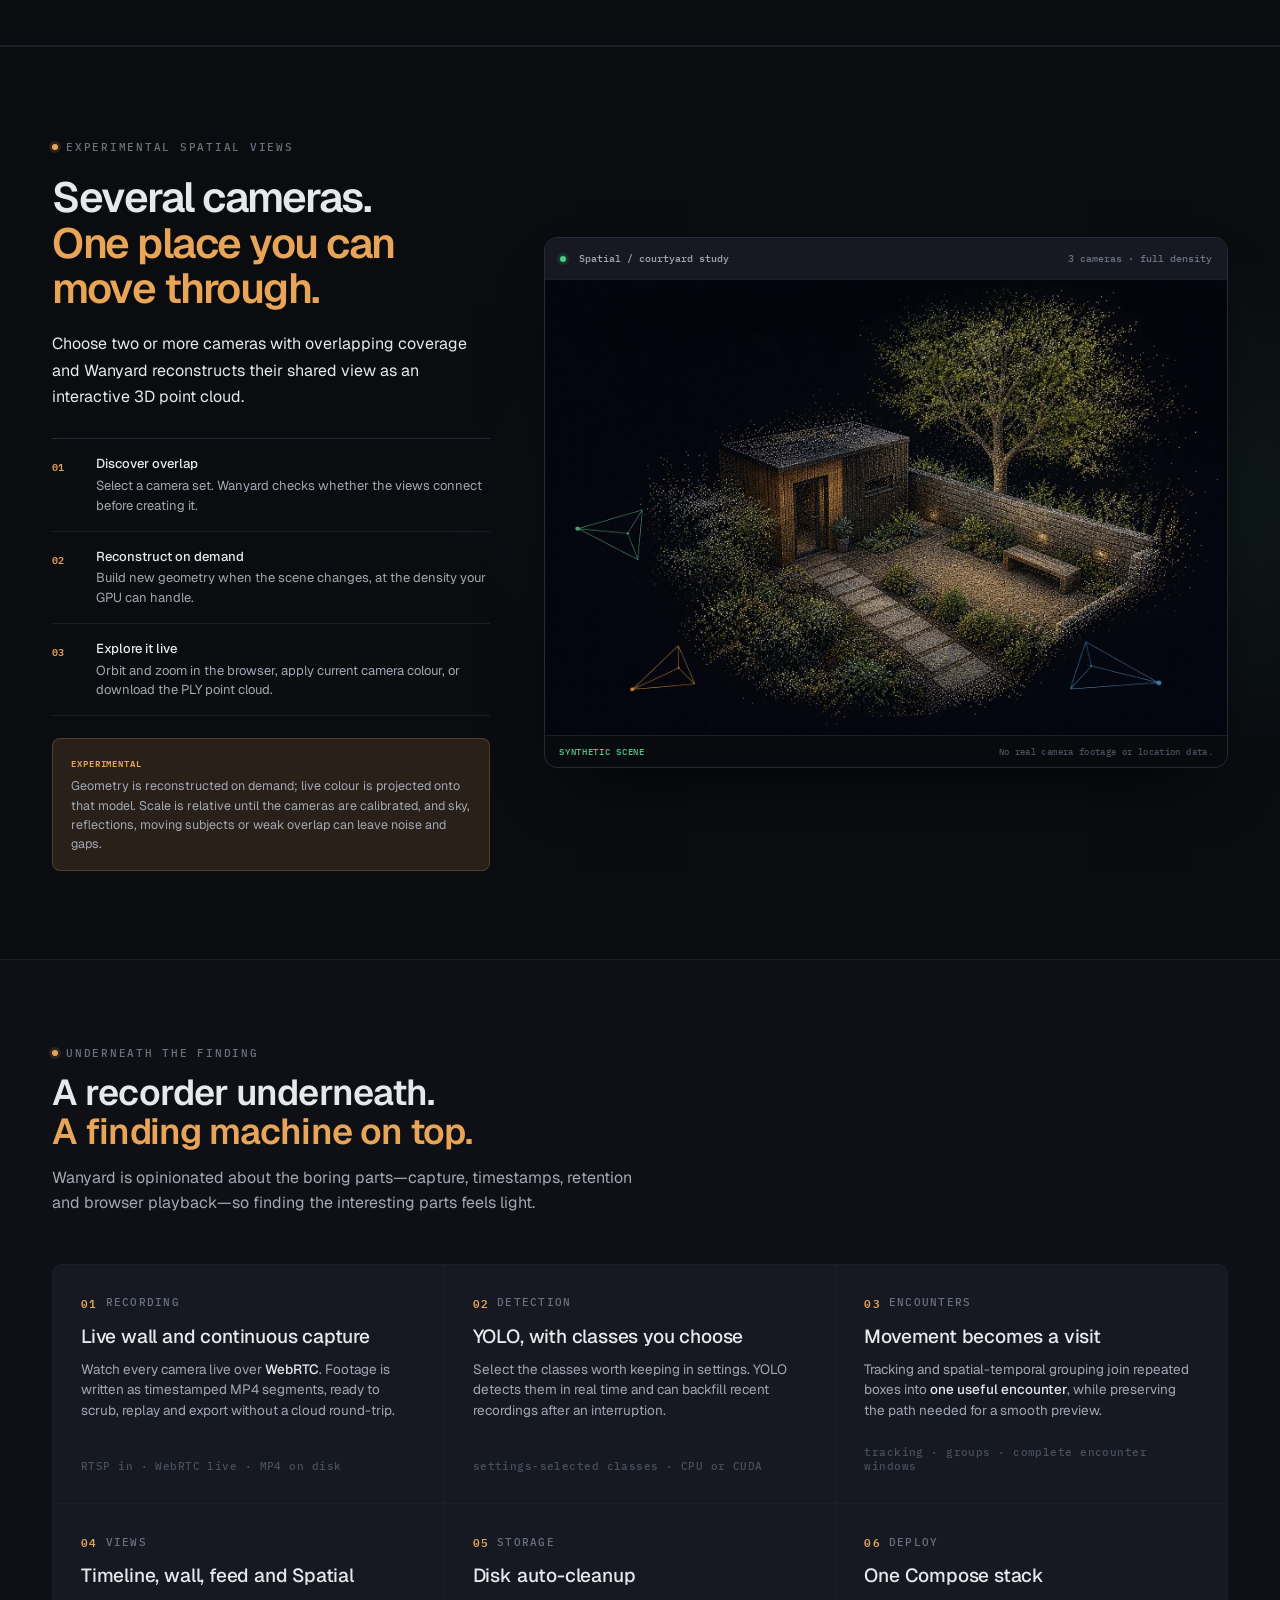
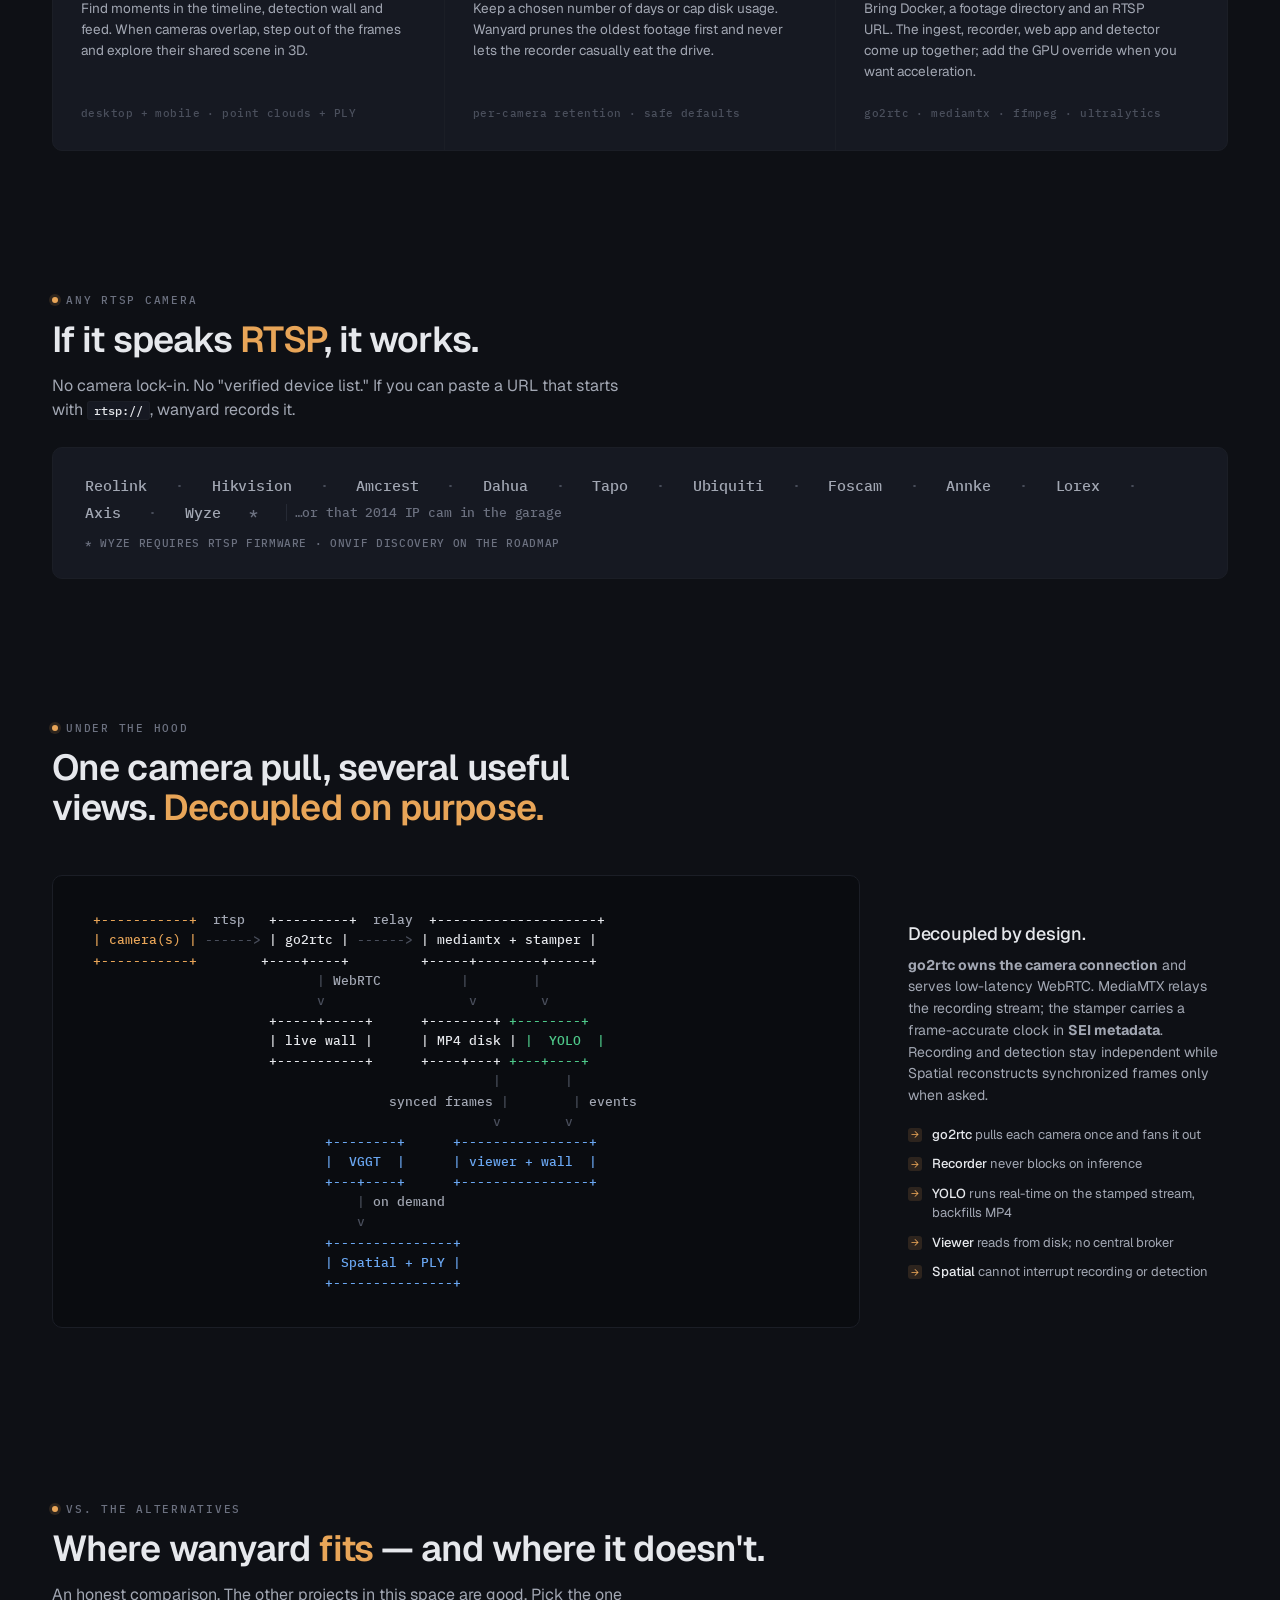
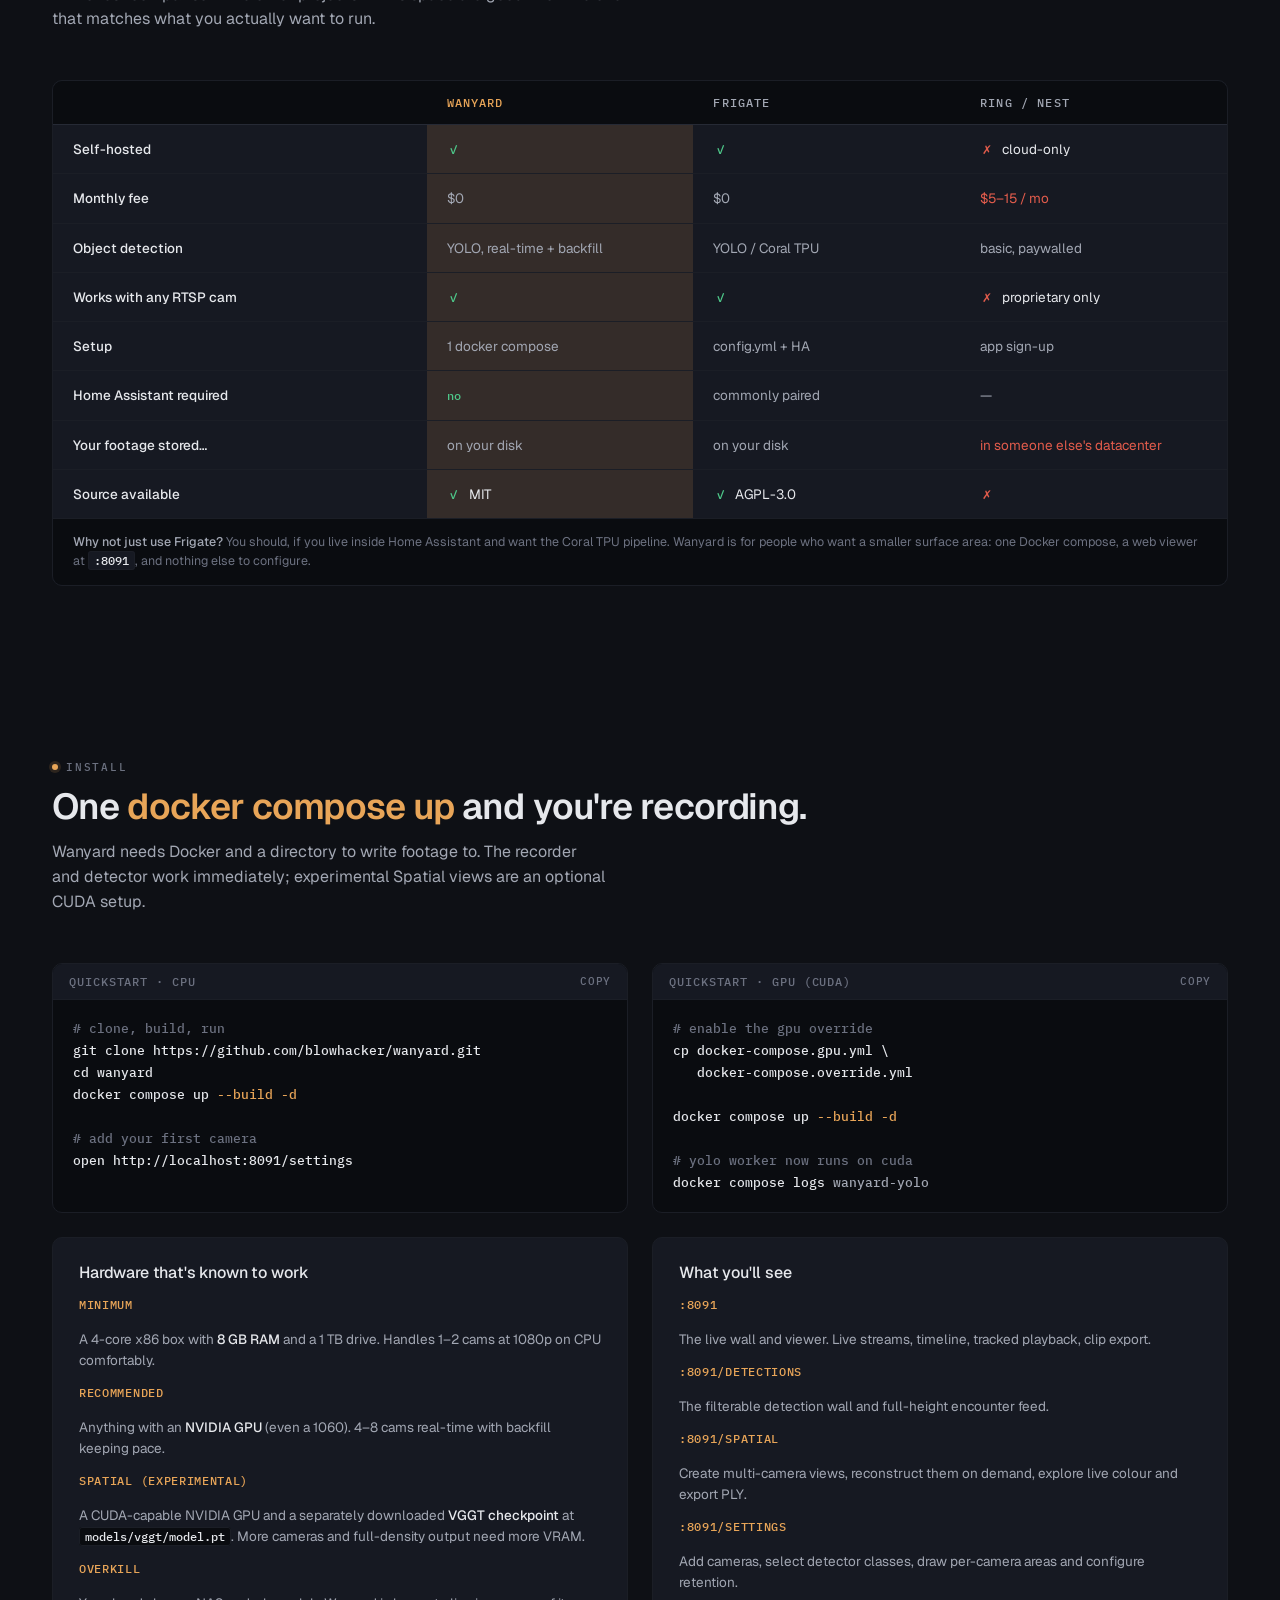
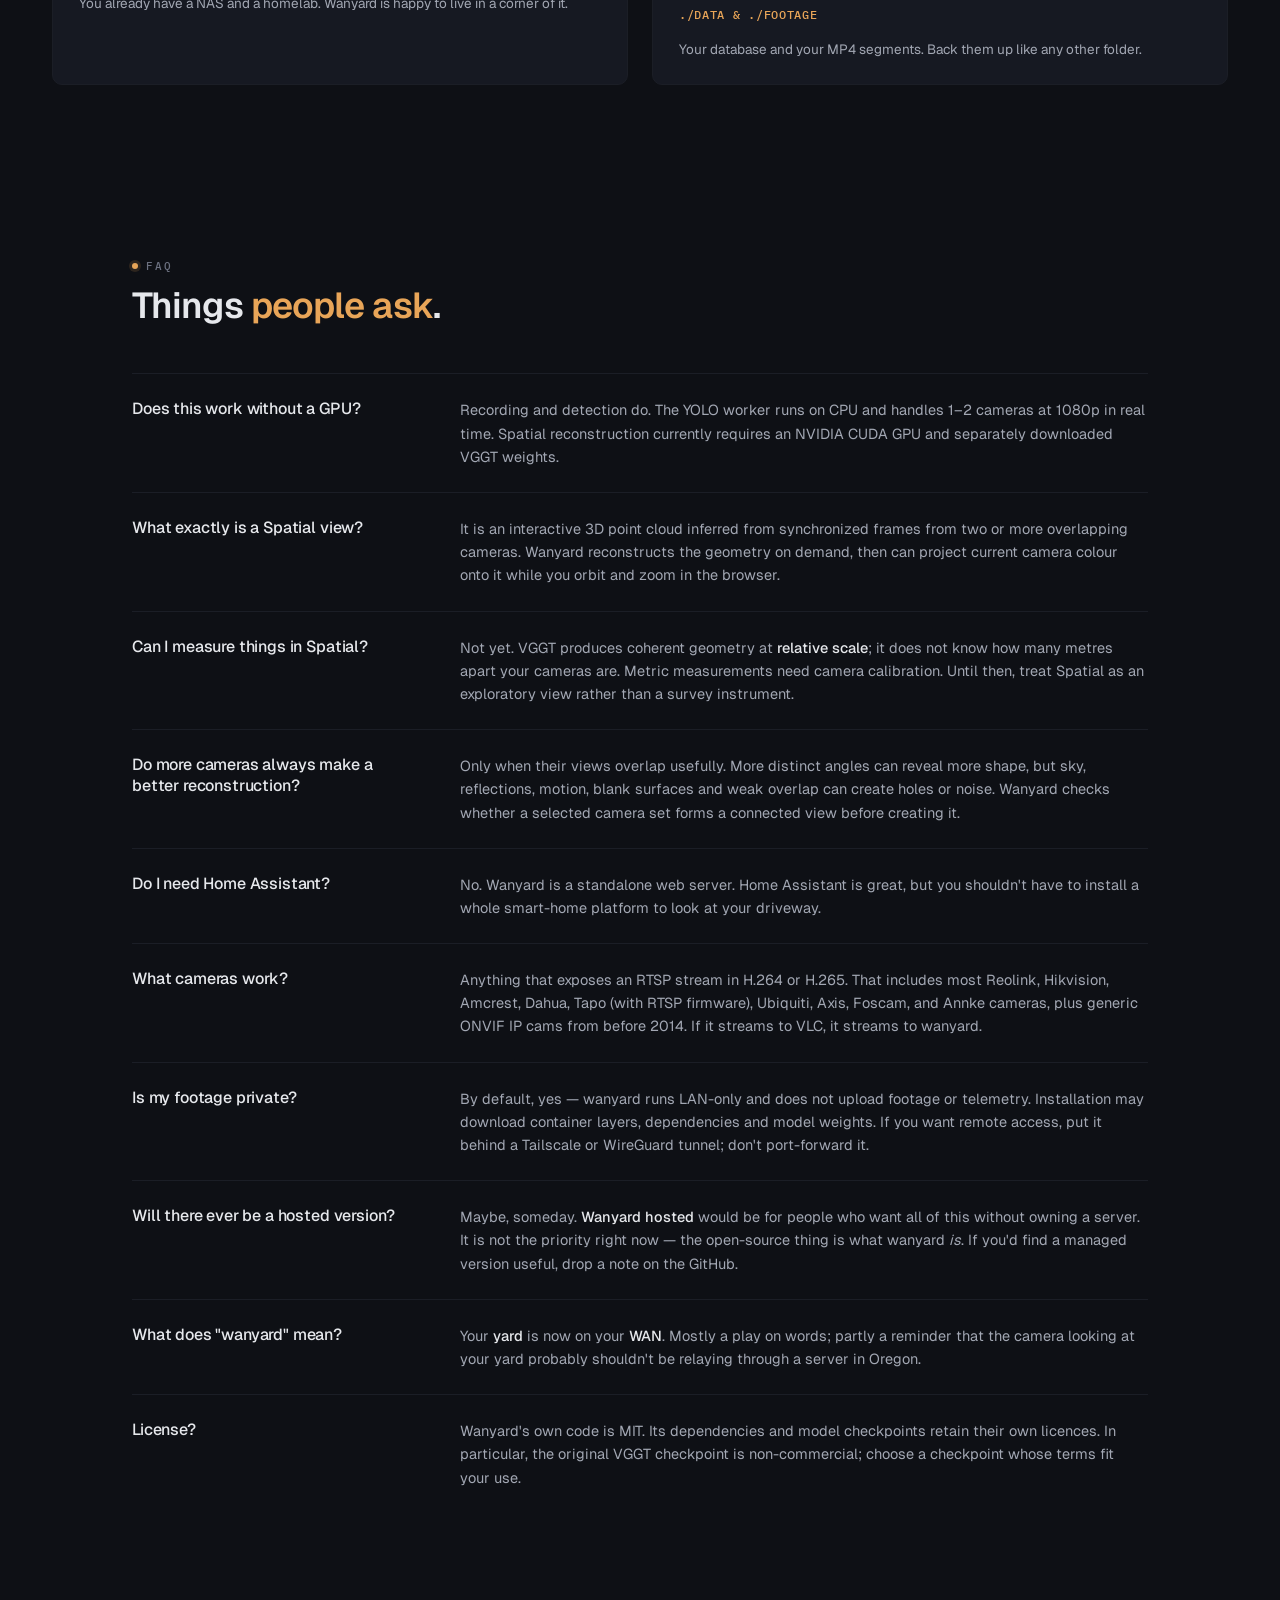
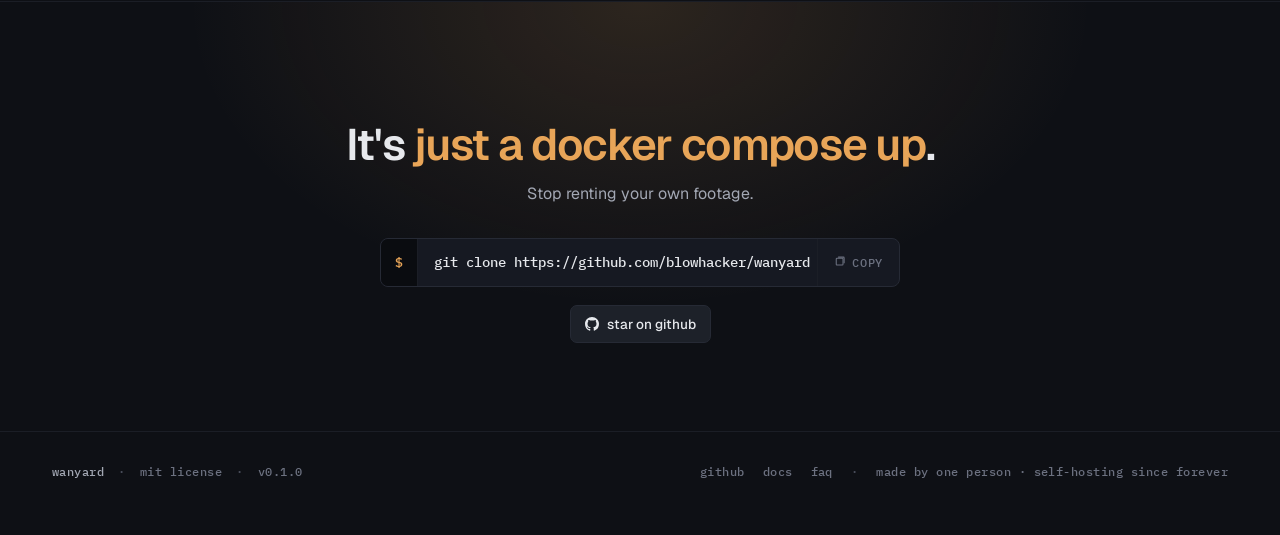
==== commit 9323cfef: "Add Spatial feature to marketing site" ====
--- a/site/index.html
+++ b/site/index.html
@@ -4,7 +4,7 @@
 <meta charset="utf-8">
 <meta name="viewport" content="width=device-width, initial-scale=1">
 <title>wanyard — find the moments in your camera footage</title>
-<meta name="description" content="A self-hosted NVR that turns RTSP camera footage into filterable encounters. Detection wall, tracked previews, mobile feed. Local, open source, no subscription.">
+<meta name="description" content="A self-hosted NVR that turns RTSP camera footage into filterable encounters, with experimental multi-camera Spatial views. Local, open source, no subscription.">
 <meta name="theme-color" content="#e8a558">
 
 <!-- Favicons -->
@@ -15,7 +15,7 @@
 
 <!-- Open Graph / social -->
 <meta property="og:title" content="wanyard — find the moments in your camera footage">
-<meta property="og:description" content="A self-hosted NVR with a filterable detection wall, tracked encounter previews, and a mobile feed. Your cameras, your hardware, your footage.">
+<meta property="og:description" content="A self-hosted NVR with filterable encounters and experimental multi-camera 3D Spatial views. Your cameras, your hardware, your footage.">
 <meta property="og:type" content="website">
 <meta property="og:url" content="https://wanyard.com">
 <meta property="og:image" content="https://wanyard.com/assets/og-mark.png">
@@ -23,7 +23,7 @@
 
 <link rel="preconnect" href="https://fonts.googleapis.com">
 <link rel="preconnect" href="https://fonts.gstatic.com" crossorigin>
-<link href="https://fonts.googleapis.com/css2?family=IBM+Plex+Mono:wght@400;500;600&family=Geist:wght@400;500;600;700&display=swap" rel="stylesheet">
+<link href="https://fonts.googleapis.com/css2?family=IBM+Plex+Mono:wght@400;500;600&amp;family=Geist:wght@400;500;600;700&amp;display=swap" rel="stylesheet">
 <link rel="stylesheet" href="style.css">
 </head>
 <body>
@@ -40,6 +40,7 @@
     </div>
     <nav class="tb-nav">
       <a href="#detections">detections</a>
+      <a href="#spatial">spatial</a>
       <a href="#what">underneath</a>
       <a href="#cameras">cameras</a>
       <a href="#install">install</a>
@@ -190,8 +191,41 @@
     </div>
   </section>
 
+  <!-- ─────────── Spatial reconstruction ─────────── -->
+  <section class="sec spatial-sec" id="spatial" data-screen-label="03 Spatial">
+    <div class="wrap">
+      <div class="spatial-layout">
+        <div class="spatial-copy">
+          <span class="eyebrow"><span class="dot"></span>experimental spatial views</span>
+          <h2>Several cameras.<br><span class="accent">One place you can move through.</span></h2>
+          <p class="lede">Choose two or more cameras with overlapping coverage and Wanyard reconstructs their shared view as an interactive 3D point cloud.</p>
+
+          <div class="spatial-steps">
+            <div><span>01</span><p><b>Discover overlap</b>Select a camera set. Wanyard checks whether the views connect before creating it.</p></div>
+            <div><span>02</span><p><b>Reconstruct on demand</b>Build new geometry when the scene changes, at the density your GPU can handle.</p></div>
+            <div><span>03</span><p><b>Explore it live</b>Orbit and zoom in the browser, apply current camera colour, or download the PLY point cloud.</p></div>
+          </div>
+
+          <div class="spatial-caveat">
+            <span>EXPERIMENTAL</span>
+            <p>Geometry is reconstructed on demand; live colour is projected onto that model. Scale is relative until the cameras are calibrated, and sky, reflections, moving subjects or weak overlap can leave noise and gaps.</p>
+          </div>
+        </div>
+
+        <figure class="spatial-visual">
+          <div class="spatial-visual-bar">
+            <span><i></i> Spatial / courtyard study</span>
+            <span>3 cameras · full density</span>
+          </div>
+          <img src="assets/spatial-synthetic.webp" width="1536" height="1024" loading="lazy" alt="Synthetic three-camera point-cloud reconstruction of a fictional courtyard">
+          <figcaption><span>SYNTHETIC SCENE</span> No real camera footage or location data.</figcaption>
+        </figure>
+      </div>
+    </div>
+  </section>
+
   <!-- ─────────── What it does ─────────── -->
-  <section class="sec" id="what" data-screen-label="03 Underneath">
+  <section class="sec" id="what" data-screen-label="04 Underneath">
     <div class="wrap">
       <div class="sec-h">
         <span class="eyebrow"><span class="dot"></span>underneath the finding</span>
@@ -219,10 +253,10 @@
           <div class="gloss">tracking · groups · complete encounter windows</div>
         </div>
         <div class="feat">
-          <div class="lbl"><span class="n">04</span> STORAGE</div>
-          <h3>Timeline, wall and feed</h3>
-          <p>Use the full recording timeline when you know when, the detection wall when you know what, and the feed when you just want to see what visited.</p>
-          <div class="gloss">desktop + mobile · shareable moments</div>
+          <div class="lbl"><span class="n">04</span> VIEWS</div>
+          <h3>Timeline, wall, feed and Spatial</h3>
+          <p>Find moments in the timeline, detection wall and feed. When cameras overlap, step out of the frames and explore their shared scene in 3D.</p>
+          <div class="gloss">desktop + mobile · point clouds + PLY</div>
         </div>
         <div class="feat">
           <div class="lbl"><span class="n">05</span> STORAGE</div>
@@ -241,7 +275,7 @@
   </section>
 
   <!-- ─────────── Cameras strip ─────────── -->
-  <section class="sec thin" id="cameras" data-screen-label="04 Cameras">
+  <section class="sec thin" id="cameras" data-screen-label="05 Cameras">
     <div class="wrap">
       <div class="sec-h" style="margin-bottom:24px">
         <span class="eyebrow"><span class="dot"></span>any rtsp camera</span>
@@ -269,35 +303,42 @@
   </section>
 
   <!-- ─────────── Flow ASCII ─────────── -->
-  <section class="sec" id="how" data-screen-label="05 How">
+  <section class="sec" id="how" data-screen-label="06 How">
     <div class="wrap">
       <div class="sec-h">
         <span class="eyebrow"><span class="dot"></span>under the hood</span>
         <h2>One camera pull, several useful views. <span class="accent">Decoupled on purpose.</span></h2>
       </div>
       <div class="flow-wrap">
-        <pre class="flow">  <span class="cam">+--------+</span>  rtsp   <span class="core">+---------+</span>  relay  <span class="core">+--------------------+</span>
-  <span class="cam">| camera |</span> <span class="arrow">------&gt;</span>  <span class="core">| go2rtc |</span> <span class="arrow">------&gt;</span> <span class="core">| mediamtx + stamper |</span>
-  <span class="cam">+--------+</span>         <span class="core">+----+----+</span>         <span class="core">+-----+--------+-----+</span>
-                            <span class="arrow">|</span> WebRTC          <span class="arrow">|</span>        <span class="arrow">|</span>
-                            <span class="arrow">v</span>                  <span class="arrow">v</span>        <span class="arrow">v</span>
-                      <span class="core">+-----+-----+</span>      <span class="core">+--------+</span> <span class="yolo">+--------+</span>
-                      <span class="core">| live wall |</span>      <span class="core">| MP4 disk |</span> <span class="yolo">|  YOLO  |</span>
-                      <span class="core">+-----------+</span>      <span class="core">+----+---+</span> <span class="yolo">+---+----+</span>
-                                                  <span class="arrow">|</span> events <span class="arrow">|</span>
-                                                  <span class="arrow">v</span>        <span class="arrow">v</span>
-                                             <span class="core">+----------------+</span>
-                                             <span class="core">| viewer + wall  |</span>
-                                             <span class="core">+----------------+</span></pre>
+        <pre class="flow"> <span class="cam">+-----------+</span>  rtsp   <span class="core">+---------+</span>  relay  <span class="core">+--------------------+</span>
+ <span class="cam">| camera(s) |</span> <span class="arrow">------&gt;</span> <span class="core">| go2rtc |</span> <span class="arrow">------&gt;</span> <span class="core">| mediamtx + stamper |</span>
+ <span class="cam">+-----------+</span>        <span class="core">+----+----+</span>         <span class="core">+-----+--------+-----+</span>
+                             <span class="arrow">|</span> WebRTC          <span class="arrow">|</span>        <span class="arrow">|</span>
+                             <span class="arrow">v</span>                  <span class="arrow">v</span>        <span class="arrow">v</span>
+                       <span class="core">+-----+-----+</span>      <span class="core">+--------+</span> <span class="yolo">+--------+</span>
+                       <span class="core">| live wall |</span>      <span class="core">| MP4 disk |</span> <span class="yolo">|  YOLO  |</span>
+                       <span class="core">+-----------+</span>      <span class="core">+----+---+</span> <span class="yolo">+---+----+</span>
+                                                   <span class="arrow">|</span>        <span class="arrow">|</span>
+                                      synced frames <span class="arrow">|</span>        <span class="arrow">|</span> events
+                                                   <span class="arrow">v</span>        <span class="arrow">v</span>
+                              <span class="spatial-flow">+--------+      +----------------+</span>
+                              <span class="spatial-flow">|  VGGT  |      | viewer + wall  |</span>
+                              <span class="spatial-flow">+---+----+      +----------------+</span>
+                                  <span class="arrow">|</span> on demand
+                                  <span class="arrow">v</span>
+                              <span class="spatial-flow">+---------------+</span>
+                              <span class="spatial-flow">| Spatial + PLY |</span>
+                              <span class="spatial-flow">+---------------+</span></pre>
 
         <div class="flow-side">
           <h3>Decoupled by design.</h3>
-          <p><b>go2rtc owns the camera connection</b> and serves low-latency WebRTC. MediaMTX relays the recording stream; the stamper carries a frame-accurate clock in <b>SEI metadata</b>. The recorder writes MP4 while YOLO tags the same timeline with detections.</p>
+          <p><b>go2rtc owns the camera connection</b> and serves low-latency WebRTC. MediaMTX relays the recording stream; the stamper carries a frame-accurate clock in <b>SEI metadata</b>. Recording and detection stay independent while Spatial reconstructs synchronized frames only when asked.</p>
           <ul>
             <li><span class="tick">→</span><span><b>go2rtc</b> pulls each camera once and fans it out</span></li>
             <li><span class="tick">→</span><span><b>Recorder</b> never blocks on inference</span></li>
             <li><span class="tick">→</span><span><b>YOLO</b> runs real-time on the stamped stream, backfills MP4</span></li>
             <li><span class="tick">→</span><span><b>Viewer</b> reads from disk; no central broker</span></li>
+            <li><span class="tick">→</span><span><b>Spatial</b> cannot interrupt recording or detection</span></li>
           </ul>
         </div>
       </div>
@@ -305,7 +346,7 @@
   </section>
 
   <!-- ─────────── Comparison ─────────── -->
-  <section class="sec" id="compare" data-screen-label="06 Compare">
+  <section class="sec" id="compare" data-screen-label="07 Compare">
     <div class="wrap">
       <div class="sec-h">
         <span class="eyebrow"><span class="dot"></span>vs. the alternatives</span>
@@ -368,12 +409,12 @@
   </section>
 
   <!-- ─────────── Quickstart ─────────── -->
-  <section class="sec" id="install" data-screen-label="07 Install">
+  <section class="sec" id="install" data-screen-label="08 Install">
     <div class="wrap">
       <div class="sec-h">
         <span class="eyebrow"><span class="dot"></span>install</span>
         <h2>One <span class="accent">docker compose up</span> and you're recording.</h2>
-        <p class="lede">Wanyard needs Docker and a directory to write footage to. That's it. The YOLO model downloads automatically on first run.</p>
+        <p class="lede">Wanyard needs Docker and a directory to write footage to. The recorder and detector work immediately; experimental Spatial views are an optional CUDA setup.</p>
       </div>
 
       <div class="qs">
@@ -415,6 +456,8 @@
             <dd>A 4-core x86 box with <b>8 GB RAM</b> and a 1 TB drive. Handles 1–2 cams at 1080p on CPU comfortably.</dd>
             <dt>RECOMMENDED</dt>
             <dd>Anything with an <b>NVIDIA GPU</b> (even a 1060). 4–8 cams real-time with backfill keeping pace.</dd>
+            <dt>SPATIAL (EXPERIMENTAL)</dt>
+            <dd>A CUDA-capable NVIDIA GPU and a separately downloaded <b>VGGT checkpoint</b> at <code>models/vggt/model.pt</code>. More cameras and full-density output need more VRAM.</dd>
             <dt>OVERKILL</dt>
             <dd>You already have a NAS and a homelab. Wanyard is happy to live in a corner of it.</dd>
           </dl>
@@ -427,6 +470,8 @@
             <dd>The live wall and viewer. Live streams, timeline, tracked playback, clip export.</dd>
             <dt>:8091/detections</dt>
             <dd>The filterable detection wall and full-height encounter feed.</dd>
+            <dt>:8091/spatial</dt>
+            <dd>Create multi-camera views, reconstruct them on demand, explore live colour and export PLY.</dd>
             <dt>:8091/settings</dt>
             <dd>Add cameras, select detector classes, draw per-camera areas and configure retention.</dd>
             <dt>./data &amp; ./footage</dt>
@@ -438,7 +483,7 @@
   </section>
 
   <!-- ─────────── FAQ ─────────── -->
-  <section class="sec" id="faq" data-screen-label="08 FAQ">
+  <section class="sec" id="faq" data-screen-label="09 FAQ">
     <div class="wrap" style="max-width:1080px">
       <div class="sec-h">
         <span class="eyebrow"><span class="dot"></span>faq</span>
@@ -448,7 +493,19 @@
       <div class="faq">
         <div class="faq-row">
           <div class="q">Does this work without a GPU?</div>
-          <div class="a">Yes. The YOLO worker runs on CPU and handles 1–2 cameras at 1080p in real time. For 4+ cameras you'll want a GPU — even an old 1060 makes a substantial difference, especially for backfill catching up after a downtime.</div>
+          <div class="a">Recording and detection do. The YOLO worker runs on CPU and handles 1–2 cameras at 1080p in real time. Spatial reconstruction currently requires an NVIDIA CUDA GPU and separately downloaded VGGT weights.</div>
+        </div>
+        <div class="faq-row">
+          <div class="q">What exactly is a Spatial view?</div>
+          <div class="a">It is an interactive 3D point cloud inferred from synchronized frames from two or more overlapping cameras. Wanyard reconstructs the geometry on demand, then can project current camera colour onto it while you orbit and zoom in the browser.</div>
+        </div>
+        <div class="faq-row">
+          <div class="q">Can I measure things in Spatial?</div>
+          <div class="a">Not yet. VGGT produces coherent geometry at <b>relative scale</b>; it does not know how many metres apart your cameras are. Metric measurements need camera calibration. Until then, treat Spatial as an exploratory view rather than a survey instrument.</div>
+        </div>
+        <div class="faq-row">
+          <div class="q">Do more cameras always make a better reconstruction?</div>
+          <div class="a">Only when their views overlap usefully. More distinct angles can reveal more shape, but sky, reflections, motion, blank surfaces and weak overlap can create holes or noise. Wanyard checks whether a selected camera set forms a connected view before creating it.</div>
         </div>
         <div class="faq-row">
           <div class="q">Do I need Home Assistant?</div>
@@ -460,7 +517,7 @@
         </div>
         <div class="faq-row">
           <div class="q">Is my footage private?</div>
-          <div class="a">By default, yes — wanyard runs LAN-only. There are no telemetry calls. The only outbound request is the YOLO model download on first run, from the Ultralytics CDN. If you want remote access, put it behind a Tailscale or Wireguard tunnel; don't port-forward it.</div>
+          <div class="a">By default, yes — wanyard runs LAN-only and does not upload footage or telemetry. Installation may download container layers, dependencies and model weights. If you want remote access, put it behind a Tailscale or WireGuard tunnel; don't port-forward it.</div>
         </div>
         <div class="faq-row">
           <div class="q">Will there ever be a hosted version?</div>
@@ -472,14 +529,14 @@
         </div>
         <div class="faq-row" style="border-bottom:none">
           <div class="q">License?</div>
-          <div class="a">MIT. Use it, fork it, run it for a customer. The model weights are subject to Ultralytics' license — read theirs if that matters to you.</div>
+          <div class="a">Wanyard's own code is MIT. Its dependencies and model checkpoints retain their own licences. In particular, the original VGGT checkpoint is non-commercial; choose a checkpoint whose terms fit your use.</div>
         </div>
       </div>
     </div>
   </section>
 
   <!-- ─────────── Closer ─────────── -->
-  <section class="closer" data-screen-label="09 Closer">
+  <section class="closer" data-screen-label="10 Closer">
     <div class="wrap">
       <h2>It's <span class="accent">just a docker compose up</span>.</h2>
       <p>Stop renting your own footage.</p>
--- a/site/style.css
+++ b/site/style.css
@@ -535,6 +535,7 @@
 .flow .cam{color:var(--accent)}
 .flow .core{color:var(--txt)}
 .flow .yolo{color:var(--green)}
+.flow .spatial-flow{color:#6aa7f2}
 .flow .arrow{color:var(--txt-4)}
 .flow-side h3{
   font:500 18px var(--font-ui); letter-spacing:-0.015em; color:var(--txt);
@@ -1164,6 +1165,104 @@
   letter-spacing:.1em;
   white-space:nowrap;
 }
+
+/* ─────────── Spatial showcase ─────────── */
+.spatial-sec{
+  border-top:1px solid var(--line-soft);
+  border-bottom:1px solid var(--line-soft);
+  background:
+    radial-gradient(ellipse at 82% 50%, rgba(78,201,138,.08), transparent 42%),
+    var(--bg-2);
+}
+.spatial-layout{
+  display:grid;
+  grid-template-columns:minmax(320px,.82fr) minmax(0,1.28fr);
+  gap:54px;
+  align-items:center;
+}
+.spatial-copy h2{
+  margin:18px 0 20px;
+  color:var(--txt);
+  font:600 42px/1.08 var(--font-ui);
+  letter-spacing:-.035em;
+  text-wrap:balance;
+}
+.spatial-copy h2 .accent{color:var(--accent)}
+.spatial-copy > .lede{font-size:16px;line-height:1.65}
+.spatial-steps{
+  margin-top:28px;
+  display:flex;
+  flex-direction:column;
+  border-top:1px solid var(--line);
+}
+.spatial-steps > div{
+  display:grid;
+  grid-template-columns:34px 1fr;
+  gap:10px;
+  padding:15px 0;
+  border-bottom:1px solid var(--line-soft);
+}
+.spatial-steps > div > span{
+  padding-top:3px;
+  color:var(--accent);
+  font:600 10px var(--font-mono);
+}
+.spatial-steps p{color:var(--txt-2);font-size:13px;line-height:1.52}
+.spatial-steps b{display:block;margin-bottom:2px;color:var(--txt);font-weight:500}
+.spatial-caveat{
+  margin-top:22px;
+  padding:16px 18px;
+  border:1px solid var(--accent-line);
+  border-radius:8px;
+  background:var(--accent-soft);
+}
+.spatial-caveat span{
+  display:block;
+  margin-bottom:5px;
+  color:var(--accent);
+  font:600 9px var(--font-mono);
+  letter-spacing:.1em;
+}
+.spatial-caveat p{color:var(--txt-2);font-size:12.5px;line-height:1.55}
+.spatial-visual{
+  min-width:0;
+  overflow:hidden;
+  border:1px solid var(--line);
+  border-radius:13px;
+  background:#080a0e;
+  box-shadow:0 32px 70px -35px rgba(0,0,0,.95);
+}
+.spatial-visual-bar{
+  min-height:42px;
+  padding:0 15px;
+  display:flex;
+  align-items:center;
+  justify-content:space-between;
+  gap:16px;
+  border-bottom:1px solid var(--line-soft);
+  color:var(--txt-3);
+  background:var(--surf);
+  font:500 10px var(--font-mono);
+}
+.spatial-visual-bar span:first-child{color:var(--txt-2)}
+.spatial-visual-bar i{
+  display:inline-block;
+  width:6px;height:6px;margin-right:7px;
+  border-radius:50%;background:var(--green);
+  box-shadow:0 0 0 3px rgba(78,201,138,.12);
+}
+.spatial-visual img{width:100%;height:auto;background:#05070b}
+.spatial-visual figcaption{
+  padding:10px 14px;
+  display:flex;
+  justify-content:space-between;
+  gap:16px;
+  border-top:1px solid var(--line-soft);
+  color:var(--txt-4);
+  font:500 9px var(--font-mono);
+  letter-spacing:.04em;
+}
+.spatial-visual figcaption span{color:var(--green);letter-spacing:.08em}
 
 /* ─────────── Responsive layout ─────────── */
 @media (max-width:1100px){
@@ -1177,6 +1276,9 @@
   .feat-grid{grid-template-columns:repeat(2,1fr)}
   .flow-wrap{grid-template-columns:1fr;gap:28px}
   .flow-side{max-width:680px}
+  .spatial-layout{grid-template-columns:1fr;gap:38px}
+  .spatial-copy{max-width:680px}
+  .spatial-visual{width:min(900px,100%)}
 }
 @media (max-width:760px){
   .wrap{padding:0 20px}
@@ -1217,6 +1319,9 @@
   .journey{min-height:320px}
   .privacy-band{grid-template-columns:auto 1fr;padding:18px}
   .privacy-status{grid-column:2}
+  .spatial-copy h2{font-size:34px}
+  .spatial-visual-bar span:last-child{display:none}
+  .spatial-visual figcaption{flex-direction:column;gap:3px}
   .cams{padding:22px}
   .cams .row{gap:8px 16px;font-size:13px}
   .flow{padding:22px 18px;font-size:10.5px}
